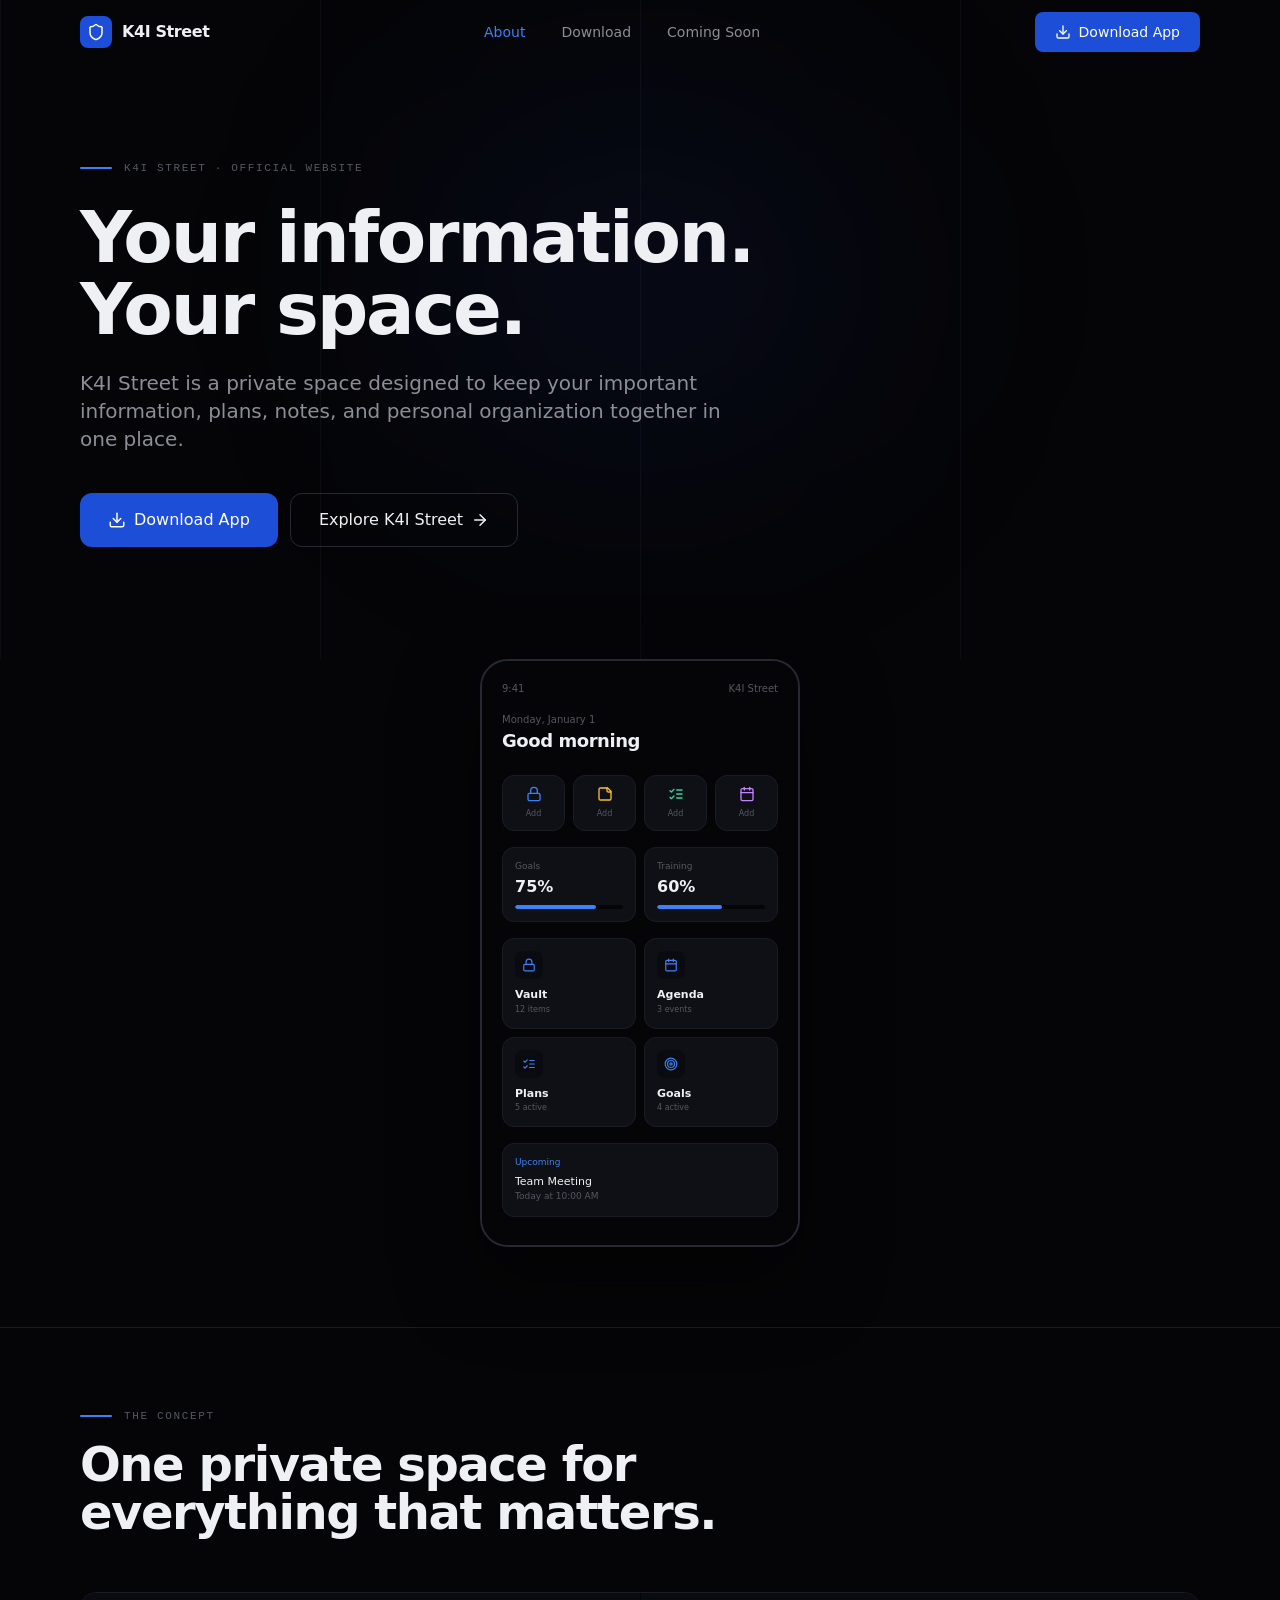
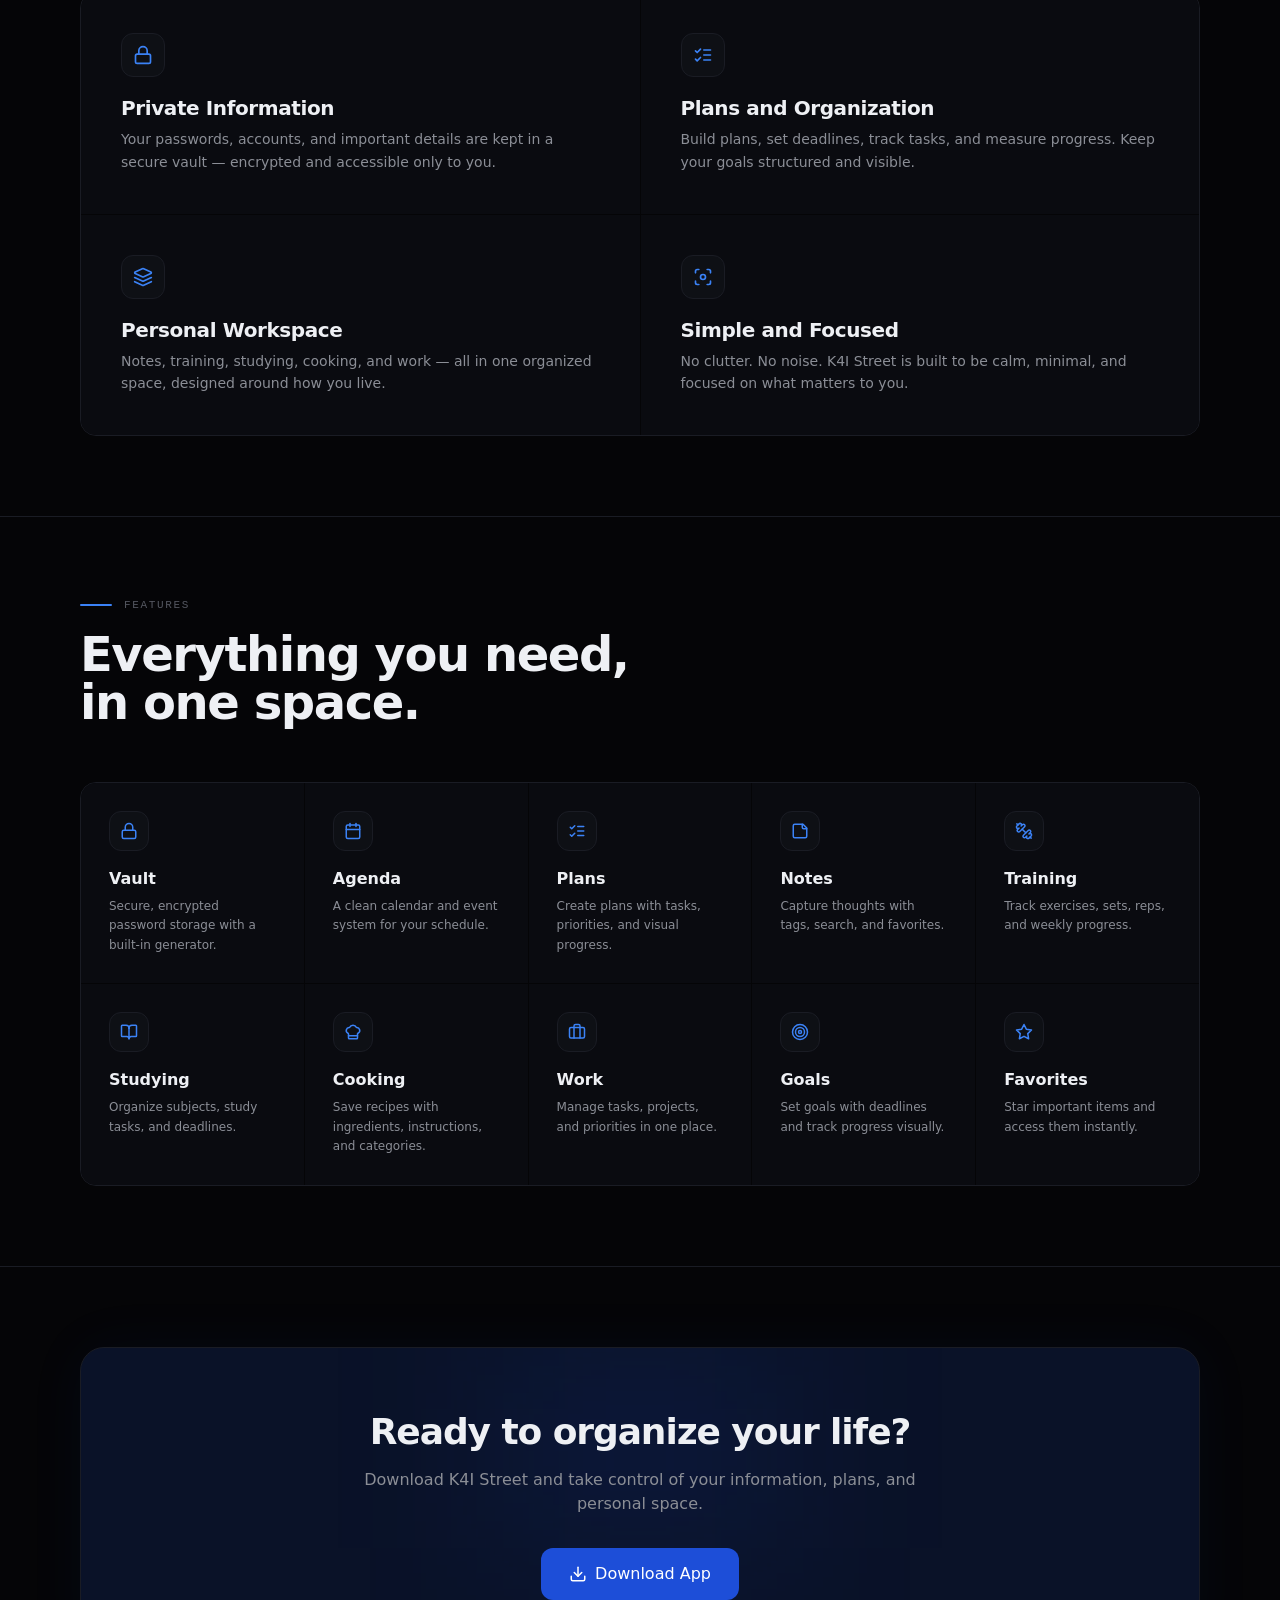
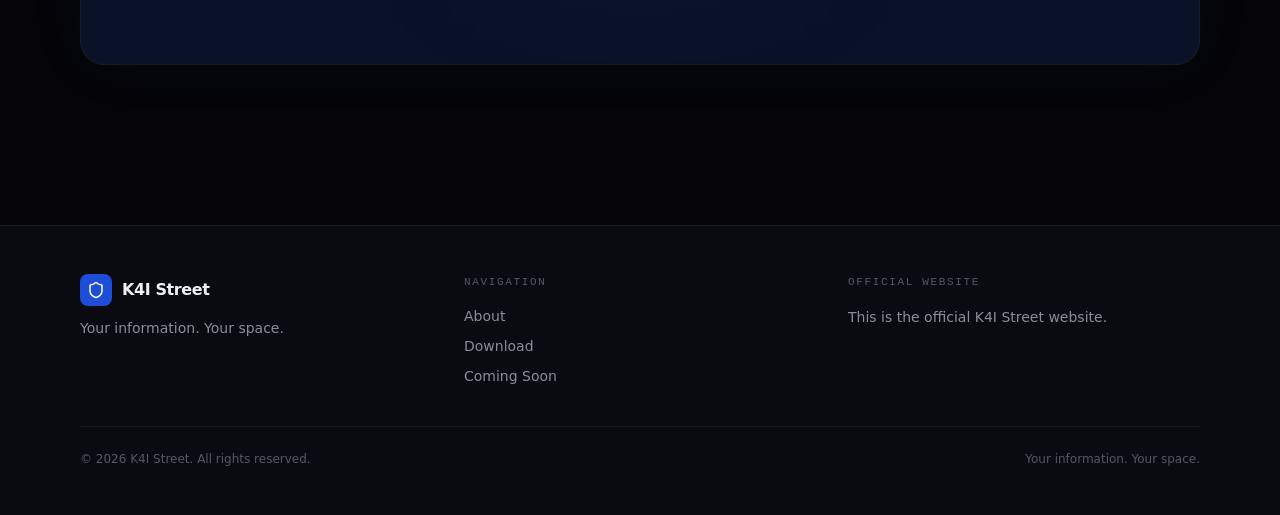
==== index.html @ fd4cea3c "Add K4I Street favicon link" ====
﻿<!doctype html>
<html lang="en">
  <head>
    <meta charset="UTF-8" />
    <link rel="icon" type="image/svg+xml" href="/vite.svg" />
    <meta name="viewport" content="width=device-width, initial-scale=1.0" />
    <title>K4I Street â€” Your Information. Your Space.</title>
    <meta property="og:image" content="https://bolt.new/static/og_default.png" />
    <meta name="twitter:card" content="summary_large_image" />
    <meta name="twitter:image" content="https://bolt.new/static/og_default.png" />
    <script type="module" crossorigin src="/assets/index-Bp3vy4Fv.js"></script>
    <link rel="stylesheet" crossorigin href="/assets/index-YwClUOnF.css">
    <link rel="icon" type="image/svg+xml" href="/favicon.svg" />
</head>
  <body>
    <div id="root"></div>
  </body>
</html>
---- assets/index-YwClUOnF.css ----
*,:before,:after{--tw-border-spacing-x: 0;--tw-border-spacing-y: 0;--tw-translate-x: 0;--tw-translate-y: 0;--tw-rotate: 0;--tw-skew-x: 0;--tw-skew-y: 0;--tw-scale-x: 1;--tw-scale-y: 1;--tw-pan-x: ;--tw-pan-y: ;--tw-pinch-zoom: ;--tw-scroll-snap-strictness: proximity;--tw-gradient-from-position: ;--tw-gradient-via-position: ;--tw-gradient-to-position: ;--tw-ordinal: ;--tw-slashed-zero: ;--tw-numeric-figure: ;--tw-numeric-spacing: ;--tw-numeric-fraction: ;--tw-ring-inset: ;--tw-ring-offset-width: 0px;--tw-ring-offset-color: #fff;--tw-ring-color: rgb(59 130 246 / .5);--tw-ring-offset-shadow: 0 0 #0000;--tw-ring-shadow: 0 0 #0000;--tw-shadow: 0 0 #0000;--tw-shadow-colored: 0 0 #0000;--tw-blur: ;--tw-brightness: ;--tw-contrast: ;--tw-grayscale: ;--tw-hue-rotate: ;--tw-invert: ;--tw-saturate: ;--tw-sepia: ;--tw-drop-shadow: ;--tw-backdrop-blur: ;--tw-backdrop-brightness: ;--tw-backdrop-contrast: ;--tw-backdrop-grayscale: ;--tw-backdrop-hue-rotate: ;--tw-backdrop-invert: ;--tw-backdrop-opacity: ;--tw-backdrop-saturate: ;--tw-backdrop-sepia: ;--tw-contain-size: ;--tw-contain-layout: ;--tw-contain-paint: ;--tw-contain-style: }::backdrop{--tw-border-spacing-x: 0;--tw-border-spacing-y: 0;--tw-translate-x: 0;--tw-translate-y: 0;--tw-rotate: 0;--tw-skew-x: 0;--tw-skew-y: 0;--tw-scale-x: 1;--tw-scale-y: 1;--tw-pan-x: ;--tw-pan-y: ;--tw-pinch-zoom: ;--tw-scroll-snap-strictness: proximity;--tw-gradient-from-position: ;--tw-gradient-via-position: ;--tw-gradient-to-position: ;--tw-ordinal: ;--tw-slashed-zero: ;--tw-numeric-figure: ;--tw-numeric-spacing: ;--tw-numeric-fraction: ;--tw-ring-inset: ;--tw-ring-offset-width: 0px;--tw-ring-offset-color: #fff;--tw-ring-color: rgb(59 130 246 / .5);--tw-ring-offset-shadow: 0 0 #0000;--tw-ring-shadow: 0 0 #0000;--tw-shadow: 0 0 #0000;--tw-shadow-colored: 0 0 #0000;--tw-blur: ;--tw-brightness: ;--tw-contrast: ;--tw-grayscale: ;--tw-hue-rotate: ;--tw-invert: ;--tw-saturate: ;--tw-sepia: ;--tw-drop-shadow: ;--tw-backdrop-blur: ;--tw-backdrop-brightness: ;--tw-backdrop-contrast: ;--tw-backdrop-grayscale: ;--tw-backdrop-hue-rotate: ;--tw-backdrop-invert: ;--tw-backdrop-opacity: ;--tw-backdrop-saturate: ;--tw-backdrop-sepia: ;--tw-contain-size: ;--tw-contain-layout: ;--tw-contain-paint: ;--tw-contain-style: }*,:before,:after{box-sizing:border-box;border-width:0;border-style:solid;border-color:#e5e7eb}:before,:after{--tw-content: ""}html,:host{line-height:1.5;-webkit-text-size-adjust:100%;-moz-tab-size:4;-o-tab-size:4;tab-size:4;font-family:ui-sans-serif,system-ui,sans-serif,"Apple Color Emoji","Segoe UI Emoji",Segoe UI Symbol,"Noto Color Emoji";font-feature-settings:normal;font-variation-settings:normal;-webkit-tap-highlight-color:transparent}body{margin:0;line-height:inherit}hr{height:0;color:inherit;border-top-width:1px}abbr:where([title]){-webkit-text-decoration:underline dotted;text-decoration:underline dotted}h1,h2,h3,h4,h5,h6{font-size:inherit;font-weight:inherit}a{color:inherit;text-decoration:inherit}b,strong{font-weight:bolder}code,kbd,samp,pre{font-family:ui-monospace,SFMono-Regular,Menlo,Monaco,Consolas,Liberation Mono,Courier New,monospace;font-feature-settings:normal;font-variation-settings:normal;font-size:1em}small{font-size:80%}sub,sup{font-size:75%;line-height:0;position:relative;vertical-align:baseline}sub{bottom:-.25em}sup{top:-.5em}table{text-indent:0;border-color:inherit;border-collapse:collapse}button,input,optgroup,select,textarea{font-family:inherit;font-feature-settings:inherit;font-variation-settings:inherit;font-size:100%;font-weight:inherit;line-height:inherit;letter-spacing:inherit;color:inherit;margin:0;padding:0}button,select{text-transform:none}button,input:where([type=button]),input:where([type=reset]),input:where([type=submit]){-webkit-appearance:button;background-color:transparent;background-image:none}:-moz-focusring{outline:auto}:-moz-ui-invalid{box-shadow:none}progress{vertical-align:baseline}::-webkit-inner-spin-button,::-webkit-outer-spin-button{height:auto}[type=search]{-webkit-appearance:textfield;outline-offset:-2px}::-webkit-search-decoration{-webkit-appearance:none}::-webkit-file-upload-button{-webkit-appearance:button;font:inherit}summary{display:list-item}blockquote,dl,dd,h1,h2,h3,h4,h5,h6,hr,figure,p,pre{margin:0}fieldset{margin:0;padding:0}legend{padding:0}ol,ul,menu{list-style:none;margin:0;padding:0}dialog{padding:0}textarea{resize:vertical}input::-moz-placeholder,textarea::-moz-placeholder{opacity:1;color:#9ca3af}input::placeholder,textarea::placeholder{opacity:1;color:#9ca3af}button,[role=button]{cursor:pointer}:disabled{cursor:default}img,svg,video,canvas,audio,iframe,embed,object{display:block;vertical-align:middle}img,video{max-width:100%;height:auto}[hidden]:where(:not([hidden=until-found])){display:none}:root{--bg: #050507;--bg-surface: #0a0b10;--bg-card: #0e1015;--bg-elevated: #131520;--navy: #0a1228;--navy-light: #101a38;--blue: #1d4ed8;--blue-light: #3b82f6;--blue-accent: #60a5fa;--text: #eef0f4;--text-secondary: #8b8e96;--text-tertiary: #555861;--border: #1a1c24;--border-light: #262834}*{-webkit-tap-highlight-color:transparent;margin:0;padding:0;box-sizing:border-box}html{scroll-behavior:smooth;background:var(--bg)}body{background:var(--bg);color:var(--text);font-family:Inter,-apple-system,BlinkMacSystemFont,SF Pro Display,system-ui,sans-serif;-webkit-font-smoothing:antialiased;-moz-osx-font-smoothing:grayscale;overflow-x:hidden}::-webkit-scrollbar{width:5px}::-webkit-scrollbar-track{background:transparent}::-webkit-scrollbar-thumb{background:var(--border-light);border-radius:3px}.visible{visibility:visible}.static{position:static}.fixed{position:fixed}.absolute{position:absolute}.relative{position:relative}.inset-0{top:0;right:0;bottom:0;left:0}.inset-x-0{left:0;right:0}.left-1\/2{left:50%}.top-0{top:0}.top-16{top:4rem}.top-20{top:5rem}.z-40{z-index:40}.z-50{z-index:50}.mx-auto{margin-left:auto;margin-right:auto}.mb-0\.5{margin-bottom:.125rem}.mb-1{margin-bottom:.25rem}.mb-1\.5{margin-bottom:.375rem}.mb-10{margin-bottom:2.5rem}.mb-12{margin-bottom:3rem}.mb-14{margin-bottom:3.5rem}.mb-2{margin-bottom:.5rem}.mb-3{margin-bottom:.75rem}.mb-4{margin-bottom:1rem}.mb-5{margin-bottom:1.25rem}.mb-6{margin-bottom:1.5rem}.mb-8{margin-bottom:2rem}.mt-1{margin-top:.25rem}.mt-1\.5{margin-top:.375rem}.mt-10{margin-top:2.5rem}.mt-2{margin-top:.5rem}.mt-20{margin-top:5rem}.block{display:block}.flex{display:flex}.inline-flex{display:inline-flex}.grid{display:grid}.hidden{display:none}.h-1{height:.25rem}.h-10{height:2.5rem}.h-11{height:2.75rem}.h-16{height:4rem}.h-7{height:1.75rem}.h-8{height:2rem}.h-\[200px\]{height:200px}.h-\[400px\]{height:400px}.h-full{height:100%}.min-h-screen{min-height:100vh}.w-10{width:2.5rem}.w-11{width:2.75rem}.w-16{width:4rem}.w-7{width:1.75rem}.w-8{width:2rem}.w-\[280px\]{width:280px}.w-\[300px\]{width:300px}.w-\[500px\]{width:500px}.w-full{width:100%}.max-w-2xl{max-width:42rem}.max-w-3xl{max-width:48rem}.max-w-\[1200px\]{max-width:1200px}.max-w-lg{max-width:32rem}.max-w-md{max-width:28rem}.max-w-xl{max-width:36rem}.flex-1{flex:1 1 0%}.flex-shrink-0{flex-shrink:0}.grow{flex-grow:1}.-translate-x-1\/2{--tw-translate-x: -50%;transform:translate(var(--tw-translate-x),var(--tw-translate-y)) rotate(var(--tw-rotate)) skew(var(--tw-skew-x)) skewY(var(--tw-skew-y)) scaleX(var(--tw-scale-x)) scaleY(var(--tw-scale-y))}.grid-cols-1{grid-template-columns:repeat(1,minmax(0,1fr))}.grid-cols-2{grid-template-columns:repeat(2,minmax(0,1fr))}.grid-cols-4{grid-template-columns:repeat(4,minmax(0,1fr))}.flex-col{flex-direction:column}.items-start{align-items:flex-start}.items-center{align-items:center}.justify-center{justify-content:center}.justify-between{justify-content:space-between}.gap-1{gap:.25rem}.gap-1\.5{gap:.375rem}.gap-2{gap:.5rem}.gap-2\.5{gap:.625rem}.gap-3{gap:.75rem}.gap-4{gap:1rem}.gap-6{gap:1.5rem}.gap-8{gap:2rem}.gap-px{gap:1px}.space-y-1>:not([hidden])~:not([hidden]){--tw-space-y-reverse: 0;margin-top:calc(.25rem * calc(1 - var(--tw-space-y-reverse)));margin-bottom:calc(.25rem * var(--tw-space-y-reverse))}.space-y-2\.5>:not([hidden])~:not([hidden]){--tw-space-y-reverse: 0;margin-top:calc(.625rem * calc(1 - var(--tw-space-y-reverse)));margin-bottom:calc(.625rem * var(--tw-space-y-reverse))}.space-y-px>:not([hidden])~:not([hidden]){--tw-space-y-reverse: 0;margin-top:calc(1px * calc(1 - var(--tw-space-y-reverse)));margin-bottom:calc(1px * var(--tw-space-y-reverse))}.overflow-hidden{overflow:hidden}.rounded-2xl{border-radius:1rem}.rounded-3xl{border-radius:1.5rem}.rounded-full{border-radius:9999px}.rounded-lg{border-radius:.5rem}.rounded-xl{border-radius:.75rem}.border{border-width:1px}.border-b{border-bottom-width:1px}.border-r{border-right-width:1px}.border-t{border-top-width:1px}.border-amber-400\/30{border-color:#fbbf244d}.border-red-500\/20{border-color:#ef444433}.bg-\[\#050505\]{--tw-bg-opacity: 1;background-color:rgb(5 5 5 / var(--tw-bg-opacity, 1))}.bg-amber-400\/10{background-color:#fbbf241a}.bg-black\/60{background-color:#0009}.bg-blue-600{--tw-bg-opacity: 1;background-color:rgb(37 99 235 / var(--tw-bg-opacity, 1))}.bg-red-500\/10{background-color:#ef44441a}.bg-transparent{background-color:transparent}.p-10{padding:2.5rem}.p-2{padding:.5rem}.p-2\.5{padding:.625rem}.p-3{padding:.75rem}.p-4{padding:1rem}.p-5{padding:1.25rem}.p-6{padding:1.5rem}.p-8{padding:2rem}.px-2\.5{padding-left:.625rem;padding-right:.625rem}.px-4{padding-left:1rem;padding-right:1rem}.px-5{padding-left:1.25rem;padding-right:1.25rem}.px-6{padding-left:1.5rem;padding-right:1.5rem}.px-7{padding-left:1.75rem;padding-right:1.75rem}.px-8{padding-left:2rem;padding-right:2rem}.py-1{padding-top:.25rem;padding-bottom:.25rem}.py-12{padding-top:3rem;padding-bottom:3rem}.py-16{padding-top:4rem;padding-bottom:4rem}.py-2{padding-top:.5rem;padding-bottom:.5rem}.py-2\.5{padding-top:.625rem;padding-bottom:.625rem}.py-20{padding-top:5rem;padding-bottom:5rem}.py-3{padding-top:.75rem;padding-bottom:.75rem}.py-3\.5{padding-top:.875rem;padding-bottom:.875rem}.py-4{padding-top:1rem;padding-bottom:1rem}.pb-16{padding-bottom:4rem}.pb-20{padding-bottom:5rem}.pt-32{padding-top:8rem}.pt-6{padding-top:1.5rem}.text-left{text-align:left}.text-center{text-align:center}.text-2xl{font-size:1.5rem;line-height:2rem}.text-3xl{font-size:1.875rem;line-height:2.25rem}.text-\[10px\]{font-size:10px}.text-\[11px\]{font-size:11px}.text-\[2\.5rem\]{font-size:2.5rem}.text-\[8px\]{font-size:8px}.text-\[9px\]{font-size:9px}.text-base{font-size:1rem;line-height:1.5rem}.text-lg{font-size:1.125rem;line-height:1.75rem}.text-sm{font-size:.875rem;line-height:1.25rem}.text-xl{font-size:1.25rem;line-height:1.75rem}.text-xs{font-size:.75rem;line-height:1rem}.font-bold{font-weight:700}.font-medium{font-weight:500}.font-semibold{font-weight:600}.leading-relaxed{line-height:1.625}.tracking-tight{letter-spacing:-.025em}.text-amber-400{--tw-text-opacity: 1;color:rgb(251 191 36 / var(--tw-text-opacity, 1))}.text-emerald-400{--tw-text-opacity: 1;color:rgb(52 211 153 / var(--tw-text-opacity, 1))}.text-gray-400{--tw-text-opacity: 1;color:rgb(156 163 175 / var(--tw-text-opacity, 1))}.text-purple-400{--tw-text-opacity: 1;color:rgb(192 132 252 / var(--tw-text-opacity, 1))}.text-white{--tw-text-opacity: 1;color:rgb(255 255 255 / var(--tw-text-opacity, 1))}.opacity-40{opacity:.4}.blur-\[120px\]{--tw-blur: blur(120px);filter:var(--tw-blur) var(--tw-brightness) var(--tw-contrast) var(--tw-grayscale) var(--tw-hue-rotate) var(--tw-invert) var(--tw-saturate) var(--tw-sepia) var(--tw-drop-shadow)}.blur-\[80px\]{--tw-blur: blur(80px);filter:var(--tw-blur) var(--tw-brightness) var(--tw-contrast) var(--tw-grayscale) var(--tw-hue-rotate) var(--tw-invert) var(--tw-saturate) var(--tw-sepia) var(--tw-drop-shadow)}.backdrop-blur-lg{--tw-backdrop-blur: blur(16px);-webkit-backdrop-filter:var(--tw-backdrop-blur) var(--tw-backdrop-brightness) var(--tw-backdrop-contrast) var(--tw-backdrop-grayscale) var(--tw-backdrop-hue-rotate) var(--tw-backdrop-invert) var(--tw-backdrop-opacity) var(--tw-backdrop-saturate) var(--tw-backdrop-sepia);backdrop-filter:var(--tw-backdrop-blur) var(--tw-backdrop-brightness) var(--tw-backdrop-contrast) var(--tw-backdrop-grayscale) var(--tw-backdrop-hue-rotate) var(--tw-backdrop-invert) var(--tw-backdrop-opacity) var(--tw-backdrop-saturate) var(--tw-backdrop-sepia)}.transition-all{transition-property:all;transition-timing-function:cubic-bezier(.4,0,.2,1);transition-duration:.15s}.transition-colors{transition-property:color,background-color,border-color,text-decoration-color,fill,stroke;transition-timing-function:cubic-bezier(.4,0,.2,1);transition-duration:.15s}.transition-transform{transition-property:transform;transition-timing-function:cubic-bezier(.4,0,.2,1);transition-duration:.15s}.duration-300{transition-duration:.3s}.bg-site{background:var(--bg)}.bg-surface{background:var(--bg-surface)}.bg-card{background:var(--bg-card)}.bg-navy{background:var(--navy)}.text-site{color:var(--text)}.text-sec{color:var(--text-secondary)}.text-tri{color:var(--text-tertiary)}.text-blue{color:var(--blue-light)}.border-site{border-color:var(--border)}.bg-blue{background:var(--blue)}.bg-blue-light{background:var(--blue-light)}.display{font-family:Inter,-apple-system,system-ui,sans-serif;font-weight:700;letter-spacing:-.03em;line-height:1.05}.editorial{font-weight:600;letter-spacing:-.02em;line-height:1.15}.mono-label{font-family:SF Mono,Fira Code,monospace;font-size:11px;letter-spacing:.15em;text-transform:uppercase;color:var(--text-tertiary)}.grid-lines{background-image:linear-gradient(to right,var(--border) 1px,transparent 1px);background-size:25% 100%}.card-hover{transition:transform .35s cubic-bezier(.16,1,.3,1),border-color .35s ease,box-shadow .35s ease}.card-hover:hover{transform:translateY(-4px);border-color:var(--border-light);box-shadow:0 12px 40px #1d4ed814}.btn-primary{background:var(--blue);color:#fff;transition:background .25s ease,transform .15s ease}.btn-primary:hover{background:var(--blue-light)}.btn-primary:active{transform:scale(.97)}.btn-secondary{background:transparent;border:1px solid var(--border-light);color:var(--text);transition:border-color .25s ease,background .25s ease}.btn-secondary:hover{border-color:var(--blue-light);background:#3b82f60d}.reveal{opacity:0;transform:translateY(24px);transition:opacity .7s cubic-bezier(.16,1,.3,1),transform .7s cubic-bezier(.16,1,.3,1)}.reveal.in{opacity:1;transform:translateY(0)}.page-enter{animation:pageEnter .4s cubic-bezier(.16,1,.3,1) forwards}@keyframes pageEnter{0%{opacity:0;transform:translateY(12px)}to{opacity:1;transform:translateY(0)}}.phone-frame{border:2px solid var(--border-light);border-radius:28px;overflow:hidden;background:var(--bg-surface);box-shadow:0 30px 80px #00000080,0 0 0 1px #ffffff08 inset}.accent-line{width:32px;height:2px;background:var(--blue-light);border-radius:1px}.glow-subtle{box-shadow:0 0 60px #1d4ed80f}.last\:border-0:last-child{border-width:0px}.hover\:bg-blue-500:hover{--tw-bg-opacity: 1;background-color:rgb(59 130 246 / var(--tw-bg-opacity, 1))}.hover\:text-site:hover{color:var(--text)}.hover\:text-blue:hover{color:var(--blue-light)}.group:hover .group-hover\:scale-105{--tw-scale-x: 1.05;--tw-scale-y: 1.05;transform:translate(var(--tw-translate-x),var(--tw-translate-y)) rotate(var(--tw-rotate)) skew(var(--tw-skew-x)) skewY(var(--tw-skew-y)) scaleX(var(--tw-scale-x)) scaleY(var(--tw-scale-y))}@media (min-width: 640px){.sm\:w-\[320px\]{width:320px}.sm\:grid-cols-3{grid-template-columns:repeat(3,minmax(0,1fr))}.sm\:flex-row{flex-direction:row}.sm\:text-3xl{font-size:1.875rem;line-height:2.25rem}.sm\:text-4xl{font-size:2.25rem;line-height:2.5rem}.sm\:text-5xl{font-size:3rem;line-height:1}.sm\:text-6xl{font-size:3.75rem;line-height:1}}@media (min-width: 768px){.md\:flex{display:flex}.md\:inline-flex{display:inline-flex}.md\:hidden{display:none}.md\:grid-cols-2{grid-template-columns:repeat(2,minmax(0,1fr))}.md\:grid-cols-3{grid-template-columns:repeat(3,minmax(0,1fr))}}@media (min-width: 1024px){.lg\:grid-cols-3{grid-template-columns:repeat(3,minmax(0,1fr))}.lg\:grid-cols-5{grid-template-columns:repeat(5,minmax(0,1fr))}.lg\:p-10{padding:2.5rem}.lg\:p-16{padding:4rem}.lg\:p-7{padding:1.75rem}.lg\:p-8{padding:2rem}.lg\:px-10{padding-left:2.5rem;padding-right:2.5rem}.lg\:pb-20{padding-bottom:5rem}.lg\:pb-28{padding-bottom:7rem}.lg\:pt-40{padding-top:10rem}.lg\:text-6xl{font-size:3.75rem;line-height:1}.lg\:text-7xl{font-size:4.5rem;line-height:1}.lg\:text-xl{font-size:1.25rem;line-height:1.75rem}}
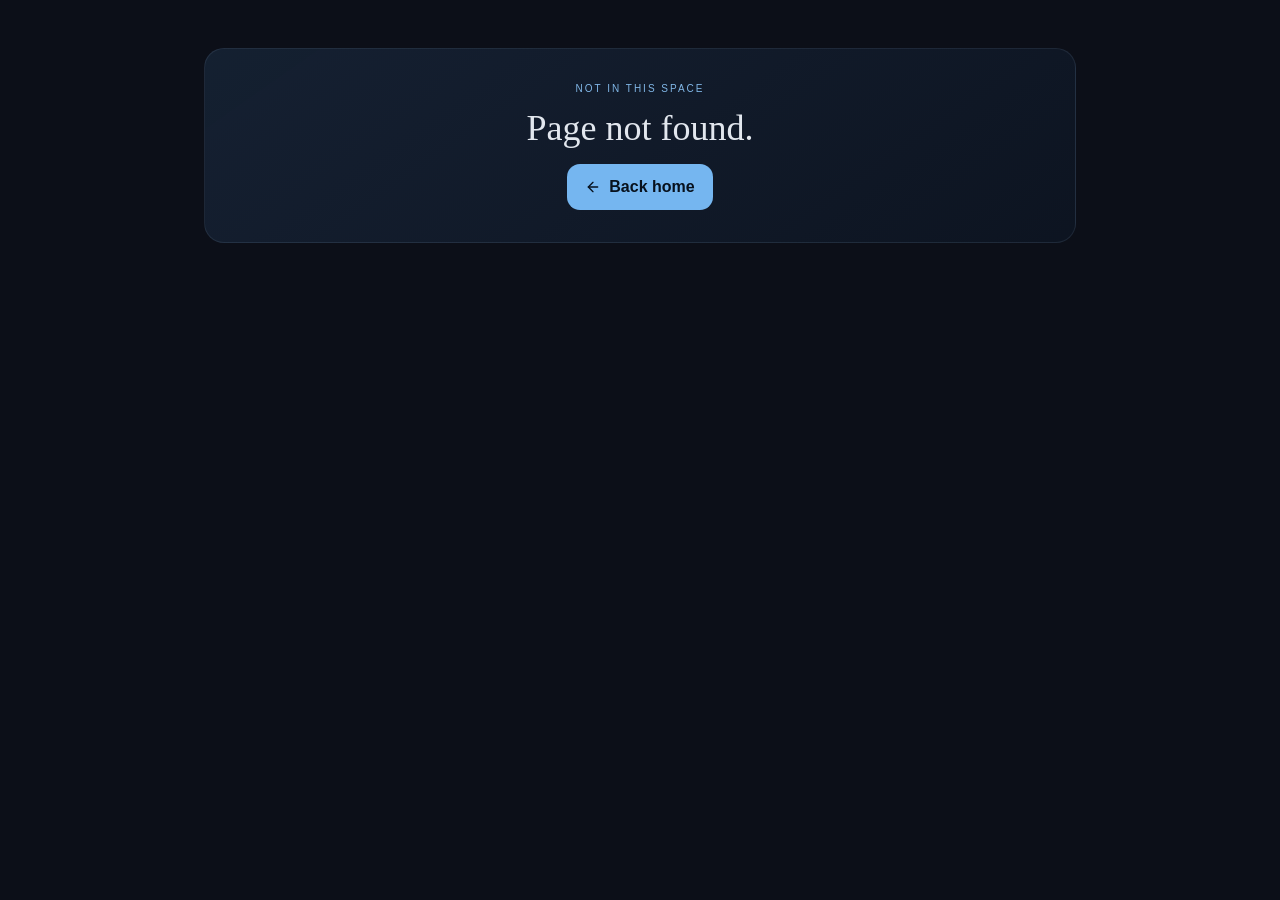
==== commit 8dfbb8c2: "Publish K4I Street SEO profile update" ====
--- a/index.html
+++ b/index.html
@@ -1,21 +1,48 @@
-﻿<!doctype html>
-<html lang="en">
-  <head>
-    <meta charset="UTF-8" />
-    <link rel="icon" type="image/svg+xml" href="/vite.svg" />
-    <meta name="viewport" content="width=device-width, initial-scale=1.0" />
-    <title>K4I Street â€” Your Information. Your Space.</title>
-    <meta property="og:image" content="https://bolt.new/static/og_default.png" />
-    <meta name="twitter:card" content="summary_large_image" />
-    <meta name="twitter:image" content="https://bolt.new/static/og_default.png" />
-    <script type="module" crossorigin src="/assets/index-Bp3vy4Fv.js"></script>
-    <link rel="stylesheet" crossorigin href="/assets/index-YwClUOnF.css">
-    <link rel="icon" type="image/svg+xml" href="/favicon.svg" />
-</head>
-  <body>
-    <div id="root"></div>-
-  </body>
-</html>
-
-
+<!DOCTYPE html>
+<html lang="en">
+  <head>
+    <meta charset="UTF-8" />
+    <meta
+      name="viewport"
+      content="width=device-width, initial-scale=1.0, maximum-scale=1"
+    />
+
+    <title>K4I Street — Your information. Your space.</title>
+
+    <meta
+      name="description"
+      content="K4I Street — Your information. Your space."
+    />
+    <meta name="robots" content="index, follow" />
+
+    <meta property="og:title" content="K4I Street" />
+    <meta
+      property="og:description"
+      content="K4I Street — Your information. Your space."
+    />
+    <meta property="og:type" content="website" />
+
+    <meta name="twitter:card" content="summary_large_image" />
+    <meta name="twitter:title" content="K4I Street" />
+    <meta
+      name="twitter:description"
+      content="K4I Street — Your information. Your space."
+    />
+
+    <link rel="icon" type="image/svg+xml" href="/k4i-logo.svg"/>
+
+    <link rel="preconnect" href="https://fonts.googleapis.com" />
+    <link rel="preconnect" href="https://fonts.gstatic.com" crossorigin />
+    <link
+      href="https://fonts.googleapis.com/css2?family=Inter:wght@400;500;600;700&display=swap"
+      rel="stylesheet"
+    />
+    <script type="module" crossorigin src="/assets/index-BEP1vwP8.js"></script>
+    <link rel="stylesheet" crossorigin href="/assets/index-CSYubHe4.css">
+  </head>
+
+  <body>
+    <div id="root"></div>
+
+  </body>
+</html>
--- a/assets/index-CSYubHe4.css
+++ b/assets/index-CSYubHe4.css
@@ -0,0 +1 @@
+@layer properties{@supports (((-webkit-hyphens:none)) and (not (margin-trim:inline))) or ((-moz-orient:inline) and (not (color:rgb(from red r g b)))){*,:before,:after,::backdrop{--tw-translate-x:0;--tw-translate-y:0;--tw-translate-z:0;--tw-rotate-x:initial;--tw-rotate-y:initial;--tw-rotate-z:initial;--tw-skew-x:initial;--tw-skew-y:initial;--tw-space-y-reverse:0;--tw-space-x-reverse:0;--tw-divide-y-reverse:0;--tw-border-style:solid;--tw-leading:initial;--tw-font-weight:initial;--tw-tracking:initial;--tw-ordinal:initial;--tw-slashed-zero:initial;--tw-numeric-figure:initial;--tw-numeric-spacing:initial;--tw-numeric-fraction:initial;--tw-shadow:0 0 #0000;--tw-shadow-color:initial;--tw-shadow-alpha:100%;--tw-inset-shadow:0 0 #0000;--tw-inset-shadow-color:initial;--tw-inset-shadow-alpha:100%;--tw-ring-color:initial;--tw-ring-shadow:0 0 #0000;--tw-inset-ring-color:initial;--tw-inset-ring-shadow:0 0 #0000;--tw-ring-inset:initial;--tw-ring-offset-width:0px;--tw-ring-offset-color:#fff;--tw-ring-offset-shadow:0 0 #0000;--tw-outline-style:solid;--tw-duration:initial;--tw-ease:initial;--tw-content:"";--tw-animation-delay:0s;--tw-animation-direction:normal;--tw-animation-duration:initial;--tw-animation-fill-mode:none;--tw-animation-iteration-count:1;--tw-enter-blur:0;--tw-enter-opacity:1;--tw-enter-rotate:0;--tw-enter-scale:1;--tw-enter-translate-x:0;--tw-enter-translate-y:0;--tw-exit-blur:0;--tw-exit-opacity:1;--tw-exit-rotate:0;--tw-exit-scale:1;--tw-exit-translate-x:0;--tw-exit-translate-y:0}}}@layer theme{:root,:host{--font-serif:ui-serif, Georgia, Cambria, "Times New Roman", Times, serif;--color-red-50:oklch(97.1% .013 17.38);--color-red-300:oklch(80.8% .114 19.571);--color-red-400:oklch(70.4% .191 22.216);--color-red-500:oklch(63.7% .237 25.331);--color-red-600:oklch(57.7% .245 27.325);--color-amber-200:oklch(92.4% .12 95.746);--color-amber-300:oklch(87.9% .169 91.605);--color-amber-900:oklch(41.4% .112 45.904);--color-amber-950:oklch(27.9% .077 45.635);--color-emerald-300:oklch(84.5% .143 164.978);--color-rose-100:oklch(94.1% .03 12.58);--color-rose-300:oklch(81% .117 11.638);--color-rose-800:oklch(45.5% .188 13.697);--color-rose-900:oklch(41% .159 10.272);--color-rose-950:oklch(27.1% .105 12.094);--color-slate-100:oklch(96.8% .007 247.896);--color-slate-200:oklch(92.9% .013 255.508);--color-slate-300:oklch(86.9% .022 252.894);--color-slate-400:oklch(70.4% .04 256.788);--color-slate-500:oklch(55.4% .046 257.417);--color-slate-600:oklch(44.6% .043 257.281);--color-gray-50:oklch(98.5% .002 247.839);--color-gray-100:oklch(96.7% .003 264.542);--color-gray-600:oklch(44.6% .03 256.802);--color-gray-700:oklch(37.3% .034 259.733);--color-gray-800:oklch(27.8% .033 256.848);--color-gray-900:oklch(21% .034 264.665);--color-black:#000;--color-white:#fff;--spacing:.25rem;--container-xs:20rem;--container-sm:24rem;--container-md:28rem;--container-lg:32rem;--container-xl:36rem;--text-xs:.75rem;--text-xs--line-height:calc(1 / .75);--text-sm:.875rem;--text-sm--line-height:calc(1.25 / .875);--text-base:1rem;--text-base--line-height: 1.5 ;--text-lg:1.125rem;--text-lg--line-height:calc(1.75 / 1.125);--text-xl:1.25rem;--text-xl--line-height:calc(1.75 / 1.25);--text-2xl:1.5rem;--text-2xl--line-height:calc(2 / 1.5);--text-3xl:1.875rem;--text-3xl--line-height: 1.2 ;--text-4xl:2.25rem;--text-4xl--line-height:calc(2.5 / 2.25);--text-5xl:3rem;--text-5xl--line-height:1;--font-weight-normal:400;--font-weight-medium:500;--font-weight-semibold:600;--font-weight-bold:700;--font-weight-extrabold:800;--tracking-tight:-.025em;--tracking-wide:.025em;--tracking-widest:.1em;--leading-tight:1.25;--leading-snug:1.375;--leading-normal:1.5;--leading-relaxed:1.625;--radius-sm:.25rem;--radius-md:.375rem;--radius-xl:.75rem;--radius-2xl:1rem;--ease-in-out:cubic-bezier(.4, 0, .2, 1);--animate-spin:spin 1s linear infinite;--animate-pulse:pulse 2s cubic-bezier(.4, 0, .6, 1) infinite;--aspect-video:16 / 9;--default-transition-duration:.15s;--default-transition-timing-function:cubic-bezier(.4, 0, .2, 1);--default-font-family:var(--app-font-sans);--default-mono-font-family:var(--app-font-mono);--color-border:hsl(var(--border))}}@layer base{*,:after,:before,::backdrop{box-sizing:border-box;border:0 solid;margin:0;padding:0}::file-selector-button{box-sizing:border-box;border:0 solid;margin:0;padding:0}html,:host{-webkit-text-size-adjust:100%;tab-size:4;line-height:1.5;font-family:var(--default-font-family,-apple-system, BlinkMacSystemFont, "Segoe UI", Roboto, "Helvetica Neue", "Noto Sans", Arial, sans-serif, "Apple Color Emoji", "Segoe UI Emoji", "Segoe UI Symbol", "Noto Color Emoji");font-feature-settings:var(--default-font-feature-settings,normal);font-variation-settings:var(--default-font-variation-settings,normal);-webkit-tap-highlight-color:transparent}hr{height:0;color:inherit;border-top-width:1px}abbr:where([title]){-webkit-text-decoration:underline dotted;text-decoration:underline dotted}h1,h2,h3,h4,h5,h6{font-size:inherit;font-weight:inherit}a{color:inherit;-webkit-text-decoration:inherit;text-decoration:inherit}b,strong{font-weight:bolder}code,kbd,samp,pre{font-family:var(--default-mono-font-family,ui-monospace, SFMono-Regular, Menlo, Monaco, Consolas, "Liberation Mono", "Courier New", monospace);font-feature-settings:var(--default-mono-font-feature-settings,normal);font-variation-settings:var(--default-mono-font-variation-settings,normal);font-size:1em}small{font-size:80%}sub,sup{vertical-align:baseline;font-size:75%;line-height:0;position:relative}sub{bottom:-.25em}sup{top:-.5em}table{text-indent:0;border-color:inherit;border-collapse:collapse}:-moz-focusring:where(:not(iframe)){outline:auto}progress{vertical-align:baseline}summary{display:list-item}ol,ul,menu{list-style:none}img,svg,video,canvas,audio,iframe,embed,object{vertical-align:middle;display:block}img,video{max-width:100%;height:auto}button,input,select,optgroup,textarea{font:inherit;font-feature-settings:inherit;font-variation-settings:inherit;letter-spacing:inherit;color:inherit;opacity:1;background-color:#0000;border-radius:0}::file-selector-button{font:inherit;font-feature-settings:inherit;font-variation-settings:inherit;letter-spacing:inherit;color:inherit;opacity:1;background-color:#0000;border-radius:0}:where(select:is([multiple],[size])) optgroup{font-weight:bolder}:where(select:is([multiple],[size])) optgroup option{padding-inline-start:20px}::file-selector-button{margin-inline-end:4px}::placeholder{opacity:1}@supports (not ((-webkit-appearance:-apple-pay-button))) or (contain-intrinsic-size:1px){::placeholder{color:currentColor}@supports (color:color-mix(in lab,red,red)){::placeholder{color:color-mix(in oklab,currentcolor 50%,transparent)}}}textarea{resize:vertical}::-webkit-search-decoration{-webkit-appearance:none}::-webkit-date-and-time-value{min-height:1lh;text-align:inherit}::-webkit-datetime-edit{display:inline-flex}::-webkit-datetime-edit-fields-wrapper{padding:0}::-webkit-datetime-edit{padding-block:0}::-webkit-datetime-edit-year-field{padding-block:0}::-webkit-datetime-edit-month-field{padding-block:0}::-webkit-datetime-edit-day-field{padding-block:0}::-webkit-datetime-edit-hour-field{padding-block:0}::-webkit-datetime-edit-minute-field{padding-block:0}::-webkit-datetime-edit-second-field{padding-block:0}::-webkit-datetime-edit-millisecond-field{padding-block:0}::-webkit-datetime-edit-meridiem-field{padding-block:0}::-webkit-calendar-picker-indicator{line-height:1}:-moz-ui-invalid{box-shadow:none}button,input:where([type=button],[type=reset],[type=submit]){appearance:button}::file-selector-button{appearance:button}::-webkit-inner-spin-button{height:auto}::-webkit-outer-spin-button{height:auto}[hidden]:where(:not([hidden=until-found])){display:none!important}*{border-color:hsl(var(--border))}html{background:hsl(var(--background))}body{background-color:hsl(var(--background));font-family:var(--app-font-sans);color:hsl(var(--foreground));-webkit-font-smoothing:antialiased;-moz-osx-font-smoothing:grayscale;min-width:320px;margin:0}button,input,textarea,select{font:inherit}button{cursor:pointer}}@layer components;@layer utilities{.\@container\/field-group{container:field-group/inline-size}.pointer-events-auto{pointer-events:auto}.pointer-events-none{pointer-events:none}.invisible{visibility:hidden}.sr-only{clip-path:inset(50%);white-space:nowrap;border-width:0;width:1px;height:1px;margin:-1px;padding:0;position:absolute;overflow:hidden}.absolute{position:absolute}.fixed{position:fixed}.relative{position:relative}.static{position:static}.inset-0{inset:0}.inset-x-0{inset-inline:0}.inset-y-0{inset-block:0}.-top-12{top:calc(var(--spacing) * -12)}.top-0{top:0}.top-1\.5{top:calc(var(--spacing) * 1.5)}.top-1\/2{top:50%}.top-2{top:calc(var(--spacing) * 2)}.top-3\.5{top:calc(var(--spacing) * 3.5)}.top-4{top:calc(var(--spacing) * 4)}.top-5{top:calc(var(--spacing) * 5)}.top-\[-70px\]{top:-70px}.top-\[1px\]{top:1px}.top-\[50\%\]{top:50%}.top-\[60\%\]{top:60%}.top-full{top:100%}.-right-12{right:calc(var(--spacing) * -12)}.right-0{right:0}.right-1{right:var(--spacing)}.right-2{right:calc(var(--spacing) * 2)}.right-3{right:calc(var(--spacing) * 3)}.right-4{right:calc(var(--spacing) * 4)}.right-\[-35px\]{right:-35px}.-bottom-12{bottom:calc(var(--spacing) * -12)}.bottom-0{bottom:0}.-left-12{left:calc(var(--spacing) * -12)}.left-0{left:0}.left-1\/2{left:50%}.left-2{left:calc(var(--spacing) * 2)}.left-4{left:calc(var(--spacing) * 4)}.left-\[50\%\]{left:50%}.z-10{z-index:10}.z-20{z-index:20}.z-50{z-index:50}.z-\[1\]{z-index:1}.z-\[80\]{z-index:80}.z-\[100\]{z-index:100}.order-first{order:-9999}.order-last{order:9999}.\!m-0{margin:0!important}.m-0{margin:0}.-mx-1{margin-inline:calc(var(--spacing) * -1)}.mx-2{margin-inline:calc(var(--spacing) * 2)}.mx-3\.5{margin-inline:calc(var(--spacing) * 3.5)}.mx-4{margin-inline:calc(var(--spacing) * 4)}.mx-auto{margin-inline:auto}.-my-2{margin-block:calc(var(--spacing) * -2)}.my-0{margin-block:0}.my-0\.5{margin-block:calc(var(--spacing) * .5)}.my-1{margin-block:var(--spacing)}.-mt-2{margin-top:calc(var(--spacing) * -2)}.-mt-4{margin-top:calc(var(--spacing) * -4)}.mt-0\.5{margin-top:calc(var(--spacing) * .5)}.mt-1{margin-top:var(--spacing)}.mt-1\.5{margin-top:calc(var(--spacing) * 1.5)}.mt-2{margin-top:calc(var(--spacing) * 2)}.mt-3{margin-top:calc(var(--spacing) * 3)}.mt-4{margin-top:calc(var(--spacing) * 4)}.mt-5{margin-top:calc(var(--spacing) * 5)}.mt-6{margin-top:calc(var(--spacing) * 6)}.mt-7{margin-top:calc(var(--spacing) * 7)}.mt-8{margin-top:calc(var(--spacing) * 8)}.mt-9{margin-top:calc(var(--spacing) * 9)}.mt-24{margin-top:calc(var(--spacing) * 24)}.mt-auto{margin-top:auto}.mr-1{margin-right:var(--spacing)}.mr-2{margin-right:calc(var(--spacing) * 2)}.mb-0{margin-bottom:0}.mb-1{margin-bottom:var(--spacing)}.mb-2{margin-bottom:calc(var(--spacing) * 2)}.mb-3{margin-bottom:calc(var(--spacing) * 3)}.mb-4{margin-bottom:calc(var(--spacing) * 4)}.mb-5{margin-bottom:calc(var(--spacing) * 5)}.mb-6{margin-bottom:calc(var(--spacing) * 6)}.mb-7{margin-bottom:calc(var(--spacing) * 7)}.mb-8{margin-bottom:calc(var(--spacing) * 8)}.-ml-4{margin-left:calc(var(--spacing) * -4)}.ml-1{margin-left:var(--spacing)}.ml-4{margin-left:calc(var(--spacing) * 4)}.ml-auto{margin-left:auto}.line-clamp-2{-webkit-line-clamp:2;-webkit-box-orient:vertical;display:-webkit-box;overflow:hidden}.block{display:block}.contents{display:contents}.flex{display:flex}.grid{display:grid}.hidden{display:none}.inline{display:inline}.inline-flex{display:inline-flex}.table{display:table}.aspect-square{aspect-ratio:1}.aspect-video{aspect-ratio:var(--aspect-video)}.size-4{width:calc(var(--spacing) * 4);height:calc(var(--spacing) * 4)}.size-6{width:calc(var(--spacing) * 6);height:calc(var(--spacing) * 6)}.size-8{width:calc(var(--spacing) * 8);height:calc(var(--spacing) * 8)}.size-10{width:calc(var(--spacing) * 10);height:calc(var(--spacing) * 10)}.size-\[--cell-size\]{width:--cell-size;height:--cell-size}.\!h-8{height:calc(var(--spacing) * 8)!important}.\!h-9{height:calc(var(--spacing) * 9)!important}.h-1{height:var(--spacing)}.h-1\.5{height:calc(var(--spacing) * 1.5)}.h-2{height:calc(var(--spacing) * 2)}.h-2\.5{height:calc(var(--spacing) * 2.5)}.h-3{height:calc(var(--spacing) * 3)}.h-3\.5{height:calc(var(--spacing) * 3.5)}.h-4{height:calc(var(--spacing) * 4)}.h-5{height:calc(var(--spacing) * 5)}.h-6{height:calc(var(--spacing) * 6)}.h-7{height:calc(var(--spacing) * 7)}.h-8{height:calc(var(--spacing) * 8)}.h-9{height:calc(var(--spacing) * 9)}.h-10{height:calc(var(--spacing) * 10)}.h-11{height:calc(var(--spacing) * 11)}.h-12{height:calc(var(--spacing) * 12)}.h-44{height:calc(var(--spacing) * 44)}.h-64{height:calc(var(--spacing) * 64)}.h-\[--cell-size\]{height:--cell-size}.h-\[1px\]{height:1px}.h-\[var\(--radix-navigation-menu-viewport-height\)\]{height:var(--radix-navigation-menu-viewport-height)}.h-\[var\(--radix-select-trigger-height\)\]{height:var(--radix-select-trigger-height)}.h-auto{height:auto}.h-full{height:100%}.h-px{height:1px}.h-svh{height:100svh}.max-h-\[--radix-context-menu-content-available-height\]{max-height:--radix-context-menu-content-available-height}.max-h-\[--radix-select-content-available-height\]{max-height:--radix-select-content-available-height}.max-h-\[85vh\]{max-height:85vh}.max-h-\[300px\]{max-height:300px}.max-h-\[var\(--radix-dropdown-menu-content-available-height\)\]{max-height:var(--radix-dropdown-menu-content-available-height)}.max-h-screen{max-height:100vh}.min-h-0{min-height:0}.min-h-8{min-height:calc(var(--spacing) * 8)}.min-h-9{min-height:calc(var(--spacing) * 9)}.min-h-10{min-height:calc(var(--spacing) * 10)}.min-h-24{min-height:calc(var(--spacing) * 24)}.min-h-\[60px\]{min-height:60px}.min-h-\[100dvh\]{min-height:100dvh}.min-h-screen{min-height:100vh}.min-h-svh{min-height:100svh}.\!w-8{width:calc(var(--spacing) * 8)!important}.\!w-9{width:calc(var(--spacing) * 9)!important}.\!w-auto{width:auto!important}.w-0{width:0}.w-1{width:var(--spacing)}.w-2{width:calc(var(--spacing) * 2)}.w-2\.5{width:calc(var(--spacing) * 2.5)}.w-3{width:calc(var(--spacing) * 3)}.w-3\.5{width:calc(var(--spacing) * 3.5)}.w-3\/4{width:75%}.w-4{width:calc(var(--spacing) * 4)}.w-5{width:calc(var(--spacing) * 5)}.w-7{width:calc(var(--spacing) * 7)}.w-8{width:calc(var(--spacing) * 8)}.w-9{width:calc(var(--spacing) * 9)}.w-10{width:calc(var(--spacing) * 10)}.w-11{width:calc(var(--spacing) * 11)}.w-12{width:calc(var(--spacing) * 12)}.w-36{width:calc(var(--spacing) * 36)}.w-44{width:calc(var(--spacing) * 44)}.w-64{width:calc(var(--spacing) * 64)}.w-72{width:calc(var(--spacing) * 72)}.w-\[--cell-size\]{width:--cell-size}.w-\[1px\]{width:1px}.w-\[100px\]{width:100px}.w-\[var\(--sidebar-width\)\]{width:var(--sidebar-width)}.w-auto{width:auto}.w-fit{width:fit-content}.w-full{width:100%}.w-max{width:max-content}.w-px{width:1px}.max-w-\[700px\]{max-width:700px}.max-w-\[920px\]{max-width:920px}.max-w-\[var\(--skeleton-width\)\]{max-width:var(--skeleton-width)}.max-w-lg{max-width:var(--container-lg)}.max-w-max{max-width:max-content}.max-w-md{max-width:var(--container-md)}.max-w-sm{max-width:var(--container-sm)}.max-w-xl{max-width:var(--container-xl)}.max-w-xs{max-width:var(--container-xs)}.min-w-0{min-width:0}.min-w-5{min-width:calc(var(--spacing) * 5)}.min-w-8{min-width:calc(var(--spacing) * 8)}.min-w-9{min-width:calc(var(--spacing) * 9)}.min-w-10{min-width:calc(var(--spacing) * 10)}.min-w-\[--cell-size\]{min-width:--cell-size}.min-w-\[8rem\]{min-width:8rem}.min-w-\[12rem\]{min-width:12rem}.min-w-\[var\(--radix-select-trigger-width\)\]{min-width:var(--radix-select-trigger-width)}.flex-1{flex:1}.shrink-0{flex-shrink:0}.grow{flex-grow:1}.grow-0{flex-grow:0}.basis-full{flex-basis:100%}.caption-bottom{caption-side:bottom}.border-collapse{border-collapse:collapse}.origin-\[--radix-context-menu-content-transform-origin\]{transform-origin:--radix-context-menu-content-transform-origin}.origin-\[--radix-dropdown-menu-content-transform-origin\]{transform-origin:--radix-dropdown-menu-content-transform-origin}.origin-\[--radix-hover-card-content-transform-origin\]{transform-origin:--radix-hover-card-content-transform-origin}.origin-\[--radix-menubar-content-transform-origin\]{transform-origin:--radix-menubar-content-transform-origin}.origin-\[--radix-popover-content-transform-origin\]{transform-origin:--radix-popover-content-transform-origin}.origin-\[--radix-select-content-transform-origin\]{transform-origin:--radix-select-content-transform-origin}.origin-\[--radix-tooltip-content-transform-origin\]{transform-origin:--radix-tooltip-content-transform-origin}.-translate-x-1\/2{--tw-translate-x: -50% ;translate:var(--tw-translate-x) var(--tw-translate-y)}.-translate-x-px{--tw-translate-x:-1px;translate:var(--tw-translate-x) var(--tw-translate-y)}.translate-x-\[-50\%\]{--tw-translate-x:-50%;translate:var(--tw-translate-x) var(--tw-translate-y)}.translate-x-px{--tw-translate-x:1px;translate:var(--tw-translate-x) var(--tw-translate-y)}.-translate-y-1\/2{--tw-translate-y: -50% ;translate:var(--tw-translate-x) var(--tw-translate-y)}.translate-y-\[-50\%\]{--tw-translate-y:-50%;translate:var(--tw-translate-x) var(--tw-translate-y)}.rotate-45{rotate:45deg}.rotate-90{rotate:90deg}.rotate-180{rotate:180deg}.transform{transform:var(--tw-rotate-x,) var(--tw-rotate-y,) var(--tw-rotate-z,) var(--tw-skew-x,) var(--tw-skew-y,)}.animate-caret-blink{animation:1.25s ease-out infinite caret-blink}.animate-in{animation:enter var(--tw-animation-duration,var(--tw-duration,.15s))var(--tw-ease,ease)var(--tw-animation-delay,0s)var(--tw-animation-iteration-count,1)var(--tw-animation-direction,normal)var(--tw-animation-fill-mode,none)}.animate-pulse{animation:var(--animate-pulse)}.animate-spin{animation:var(--animate-spin)}.cursor-default{cursor:default}.cursor-pointer{cursor:pointer}.cursor-text{cursor:text}.touch-none{touch-action:none}.resize-none{resize:none}.resize-y{resize:vertical}.list-disc{list-style-type:disc}.list-none{list-style-type:none}.grid-cols-2{grid-template-columns:repeat(2,minmax(0,1fr))}.grid-cols-3{grid-template-columns:repeat(3,minmax(0,1fr))}.flex-col{flex-direction:column}.flex-col-reverse{flex-direction:column-reverse}.flex-row{flex-direction:row}.flex-wrap{flex-wrap:wrap}.place-content-center{place-content:center}.place-items-center{place-items:center}.items-center{align-items:center}.items-end{align-items:flex-end}.items-start{align-items:flex-start}.items-stretch{align-items:stretch}.justify-between{justify-content:space-between}.justify-center{justify-content:center}.justify-end{justify-content:flex-end}.justify-start{justify-content:flex-start}.gap-1{gap:var(--spacing)}.gap-1\.5{gap:calc(var(--spacing) * 1.5)}.gap-2{gap:calc(var(--spacing) * 2)}.gap-2\.5{gap:calc(var(--spacing) * 2.5)}.gap-3{gap:calc(var(--spacing) * 3)}.gap-4{gap:calc(var(--spacing) * 4)}.gap-6{gap:calc(var(--spacing) * 6)}.gap-7{gap:calc(var(--spacing) * 7)}:where(.space-y-1>:not(:last-child)){--tw-space-y-reverse:0;margin-block-start:calc(var(--spacing) * var(--tw-space-y-reverse));margin-block-end:calc(var(--spacing) * calc(1 - var(--tw-space-y-reverse)))}:where(.space-y-1\.5>:not(:last-child)){--tw-space-y-reverse:0;margin-block-start:calc(calc(var(--spacing) * 1.5) * var(--tw-space-y-reverse));margin-block-end:calc(calc(var(--spacing) * 1.5) * calc(1 - var(--tw-space-y-reverse)))}:where(.space-y-2>:not(:last-child)){--tw-space-y-reverse:0;margin-block-start:calc(calc(var(--spacing) * 2) * var(--tw-space-y-reverse));margin-block-end:calc(calc(var(--spacing) * 2) * calc(1 - var(--tw-space-y-reverse)))}:where(.space-y-3>:not(:last-child)){--tw-space-y-reverse:0;margin-block-start:calc(calc(var(--spacing) * 3) * var(--tw-space-y-reverse));margin-block-end:calc(calc(var(--spacing) * 3) * calc(1 - var(--tw-space-y-reverse)))}:where(.space-x-1>:not(:last-child)){--tw-space-x-reverse:0;margin-inline-start:calc(var(--spacing) * var(--tw-space-x-reverse));margin-inline-end:calc(var(--spacing) * calc(1 - var(--tw-space-x-reverse)))}:where(.space-x-4>:not(:last-child)){--tw-space-x-reverse:0;margin-inline-start:calc(calc(var(--spacing) * 4) * var(--tw-space-x-reverse));margin-inline-end:calc(calc(var(--spacing) * 4) * calc(1 - var(--tw-space-x-reverse)))}:where(.divide-y>:not(:last-child)){--tw-divide-y-reverse:0;border-bottom-style:var(--tw-border-style);border-top-style:var(--tw-border-style);border-top-width:calc(1px * var(--tw-divide-y-reverse));border-bottom-width:calc(1px * calc(1 - var(--tw-divide-y-reverse)))}:where(.divide-\[\#243247\]>:not(:last-child)){border-color:#243247}.self-stretch{align-self:stretch}.truncate{text-overflow:ellipsis;white-space:nowrap;overflow:hidden}.overflow-auto{overflow:auto}.overflow-hidden{overflow:hidden}.overflow-x-auto{overflow-x:auto}.overflow-x-hidden{overflow-x:hidden}.overflow-y-auto{overflow-y:auto}.rounded{border-radius:.25rem}.rounded-2xl{border-radius:var(--radius-2xl)}.rounded-\[2px\]{border-radius:2px}.rounded-\[13px\]{border-radius:13px}.rounded-\[14px\]{border-radius:14px}.rounded-\[calc\(var\(--radius\)-5px\)\]{border-radius:calc(var(--radius) - 5px)}.rounded-\[inherit\]{border-radius:inherit}.rounded-full{border-radius:2147483647px}.rounded-lg{border-radius:var(--radius)}.rounded-md{border-radius:var(--radius-md)}.rounded-none{border-radius:0}.rounded-sm{border-radius:var(--radius-sm)}.rounded-xl{border-radius:var(--radius-xl)}.rounded-t-\[10px\]{border-top-left-radius:10px;border-top-right-radius:10px}.rounded-l-md{border-top-left-radius:var(--radius-md);border-bottom-left-radius:var(--radius-md)}.rounded-tl-sm{border-top-left-radius:var(--radius-sm)}.rounded-r-md{border-top-right-radius:var(--radius-md);border-bottom-right-radius:var(--radius-md)}.border{border-style:var(--tw-border-style);border-width:1px}.border-0{border-style:var(--tw-border-style);border-width:0}.border-2{border-style:var(--tw-border-style);border-width:2px}.border-\[1\.5px\]{border-style:var(--tw-border-style);border-width:1.5px}.border-y{border-block-style:var(--tw-border-style);border-block-width:1px}.border-t{border-top-style:var(--tw-border-style);border-top-width:1px}.border-r{border-right-style:var(--tw-border-style);border-right-width:1px}.border-b{border-bottom-style:var(--tw-border-style);border-bottom-width:1px}.border-l{border-left-style:var(--tw-border-style);border-left-width:1px}.border-dashed{--tw-border-style:dashed;border-style:dashed}.\!border-\[\#476d90\]{border-color:#476d90!important}.\!border-\[\#527fa5\]{border-color:#527fa5!important}.\!border-amber-900{border-color:var(--color-amber-900)!important}.\[border-color\:var\(--badge-outline\)\]{border-color:var(--badge-outline)}.\[border-color\:var\(--button-outline\)\]{border-color:var(--button-outline)}.border-\[\#4f8fbd\]{border-color:#4f8fbd}.border-\[\#5a9bc9\]{border-color:#5a9bc9}.border-\[\#26364a\]{border-color:#26364a}.border-\[\#28394e\]{border-color:#28394e}.border-\[\#35506b\]{border-color:#35506b}.border-\[\#53657a\]{border-color:#53657a}.border-\[\#54677c\]{border-color:#54677c}.border-\[\#315272\]\/30{border-color:#3152724d}.border-\[\#315272\]\/40{border-color:#31527266}.border-\[--color-border\]{border-color:--color-border}.border-amber-900\/60{border-color:#7b330699}@supports (color:color-mix(in lab,red,red)){.border-amber-900\/60{border-color:color-mix(in oklab,var(--color-amber-900) 60%,transparent)}}.border-border,.border-border\/50{border-color:hsl(var(--border))}@supports (color:color-mix(in lab,red,red)){.border-border\/50{border-color:color-mix(in oklab,hsl(var(--border)) 50%,transparent)}}.border-destructive,.border-destructive\/50{border-color:hsl(var(--destructive))}@supports (color:color-mix(in lab,red,red)){.border-destructive\/50{border-color:color-mix(in oklab,hsl(var(--destructive)) 50%,transparent)}}.border-input{border-color:hsl(var(--input))}.border-primary,.border-primary\/50{border-color:hsl(var(--primary))}@supports (color:color-mix(in lab,red,red)){.border-primary\/50{border-color:color-mix(in oklab,hsl(var(--primary)) 50%,transparent)}}.border-rose-800{border-color:var(--color-rose-800)}.border-rose-900\/70{border-color:#8b0836b3}@supports (color:color-mix(in lab,red,red)){.border-rose-900\/70{border-color:color-mix(in oklab,var(--color-rose-900) 70%,transparent)}}.border-transparent{border-color:#0000}.border-t-transparent{border-top-color:#0000}.border-l-transparent{border-left-color:#0000}.\!bg-\[\#172c41\]{background-color:#172c41!important}.\!bg-\[\#15283b\]{background-color:#15283b!important}.\!bg-\[\#24415d\]{background-color:#24415d!important}.bg-\[\#0a1420\]{background-color:#0a1420}.bg-\[\#0b1420\]{background-color:#0b1420}.bg-\[\#4f8fbd\]{background-color:#4f8fbd}.bg-\[\#5a9bc9\]{background-color:#5a9bc9}.bg-\[\#6eaddf\]{background-color:#6eaddf}.bg-\[\#78b6e9\]{background-color:#78b6e9}.bg-\[\#172a3d\]{background-color:#172a3d}.bg-\[\#172b40\]{background-color:#172b40}.bg-\[\#172c41\]{background-color:#172c41}.bg-\[\#182b40\]{background-color:#182b40}.bg-\[\#213a53\]{background-color:#213a53}.bg-\[\#16283c\]{background-color:#16283c}.bg-\[\#18283b\]{background-color:#18283b}.bg-\[\#26384d\]{background-color:#26384d}.bg-\[--color-bg\]{background-color:--color-bg}.bg-accent{background-color:hsl(var(--accent))}.bg-amber-950\/20{background-color:#46190133}@supports (color:color-mix(in lab,red,red)){.bg-amber-950\/20{background-color:color-mix(in oklab,var(--color-amber-950) 20%,transparent)}}.bg-background{background-color:hsl(var(--background))}.bg-black\/80{background-color:#000c}@supports (color:color-mix(in lab,red,red)){.bg-black\/80{background-color:color-mix(in oklab,var(--color-black) 80%,transparent)}}.bg-border{background-color:hsl(var(--border))}.bg-card{background-color:hsl(var(--card))}.bg-destructive{background-color:hsl(var(--destructive))}.bg-foreground{background-color:hsl(var(--foreground))}.bg-gray-50{background-color:var(--color-gray-50)}.bg-gray-100{background-color:var(--color-gray-100)}.bg-gray-900{background-color:var(--color-gray-900)}.bg-input{background-color:hsl(var(--input))}.bg-muted,.bg-muted\/50{background-color:hsl(var(--muted))}@supports (color:color-mix(in lab,red,red)){.bg-muted\/50{background-color:color-mix(in oklab,hsl(var(--muted)) 50%,transparent)}}.bg-popover{background-color:hsl(var(--popover))}.bg-primary,.bg-primary\/10{background-color:hsl(var(--primary))}@supports (color:color-mix(in lab,red,red)){.bg-primary\/10{background-color:color-mix(in oklab,hsl(var(--primary)) 10%,transparent)}}.bg-primary\/20{background-color:hsl(var(--primary))}@supports (color:color-mix(in lab,red,red)){.bg-primary\/20{background-color:color-mix(in oklab,hsl(var(--primary)) 20%,transparent)}}.bg-rose-950\/20{background-color:#4d021833}@supports (color:color-mix(in lab,red,red)){.bg-rose-950\/20{background-color:color-mix(in oklab,var(--color-rose-950) 20%,transparent)}}.bg-rose-950\/60{background-color:#4d021899}@supports (color:color-mix(in lab,red,red)){.bg-rose-950\/60{background-color:color-mix(in oklab,var(--color-rose-950) 60%,transparent)}}.bg-secondary{background-color:hsl(var(--secondary))}.bg-transparent{background-color:#0000}.fill-\[\#79b5e8\]{fill:#79b5e8}.fill-current{fill:currentColor}.fill-primary{fill:hsl(var(--primary))}.p-0{padding:0}.p-1{padding:var(--spacing)}.p-2{padding:calc(var(--spacing) * 2)}.p-3{padding:calc(var(--spacing) * 3)}.p-4{padding:calc(var(--spacing) * 4)}.p-5{padding:calc(var(--spacing) * 5)}.p-6{padding:calc(var(--spacing) * 6)}.p-7{padding:calc(var(--spacing) * 7)}.p-8{padding:calc(var(--spacing) * 8)}.p-\[1px\]{padding:1px}.px-1{padding-inline:var(--spacing)}.px-1\.5{padding-inline:calc(var(--spacing) * 1.5)}.px-2{padding-inline:calc(var(--spacing) * 2)}.px-2\.5{padding-inline:calc(var(--spacing) * 2.5)}.px-3{padding-inline:calc(var(--spacing) * 3)}.px-4{padding-inline:calc(var(--spacing) * 4)}.px-6{padding-inline:calc(var(--spacing) * 6)}.px-8{padding-inline:calc(var(--spacing) * 8)}.px-\[--cell-size\]{padding-inline:--cell-size}.py-0\.5{padding-block:calc(var(--spacing) * .5)}.py-1{padding-block:var(--spacing)}.py-1\.5{padding-block:calc(var(--spacing) * 1.5)}.py-2{padding-block:calc(var(--spacing) * 2)}.py-3{padding-block:calc(var(--spacing) * 3)}.py-4{padding-block:calc(var(--spacing) * 4)}.py-6{padding-block:calc(var(--spacing) * 6)}.py-7{padding-block:calc(var(--spacing) * 7)}.py-8{padding-block:calc(var(--spacing) * 8)}.py-10{padding-block:calc(var(--spacing) * 10)}.pt-0{padding-top:0}.pt-3{padding-top:calc(var(--spacing) * 3)}.pt-4{padding-top:calc(var(--spacing) * 4)}.pt-6{padding-top:calc(var(--spacing) * 6)}.pt-7{padding-top:calc(var(--spacing) * 7)}.pr-0\.5{padding-right:calc(var(--spacing) * .5)}.pr-1{padding-right:var(--spacing)}.pr-2{padding-right:calc(var(--spacing) * 2)}.pr-2\.5{padding-right:calc(var(--spacing) * 2.5)}.pr-3{padding-right:calc(var(--spacing) * 3)}.pr-8{padding-right:calc(var(--spacing) * 8)}.pb-2{padding-bottom:calc(var(--spacing) * 2)}.pb-3{padding-bottom:calc(var(--spacing) * 3)}.pb-4{padding-bottom:calc(var(--spacing) * 4)}.pb-6{padding-bottom:calc(var(--spacing) * 6)}.pl-2{padding-left:calc(var(--spacing) * 2)}.pl-2\.5{padding-left:calc(var(--spacing) * 2.5)}.pl-3{padding-left:calc(var(--spacing) * 3)}.pl-4{padding-left:calc(var(--spacing) * 4)}.pl-8{padding-left:calc(var(--spacing) * 8)}.pl-11{padding-left:calc(var(--spacing) * 11)}.text-center{text-align:center}.text-left{text-align:left}.align-middle{vertical-align:middle}.font-mono{font-family:var(--app-font-mono)}.font-sans{font-family:var(--app-font-sans)}.font-serif{font-family:var(--font-serif)}.text-2xl{font-size:var(--text-2xl);line-height:var(--tw-leading,var(--text-2xl--line-height))}.text-3xl{font-size:var(--text-3xl);line-height:var(--tw-leading,var(--text-3xl--line-height))}.text-4xl{font-size:var(--text-4xl);line-height:var(--tw-leading,var(--text-4xl--line-height))}.text-base{font-size:var(--text-base);line-height:var(--tw-leading,var(--text-base--line-height))}.text-lg{font-size:var(--text-lg);line-height:var(--tw-leading,var(--text-lg--line-height))}.text-sm{font-size:var(--text-sm);line-height:var(--tw-leading,var(--text-sm--line-height))}.text-sm\/relaxed{font-size:var(--text-sm);line-height:var(--leading-relaxed)}.text-xl{font-size:var(--text-xl);line-height:var(--tw-leading,var(--text-xl--line-height))}.text-xs{font-size:var(--text-xs);line-height:var(--tw-leading,var(--text-xs--line-height))}.text-\[0\.8rem\]{font-size:.8rem}.text-\[10px\]{font-size:10px}.text-\[12px\]{font-size:12px}.text-\[34px\]{font-size:34px}.text-\[38px\]{font-size:38px}.leading-7{--tw-leading:calc(var(--spacing) * 7);line-height:calc(var(--spacing) * 7)}.leading-\[1\.06\]{--tw-leading:1.06;line-height:1.06}.leading-none{--tw-leading:1;line-height:1}.leading-normal{--tw-leading:var(--leading-normal);line-height:var(--leading-normal)}.leading-relaxed{--tw-leading:var(--leading-relaxed);line-height:var(--leading-relaxed)}.leading-snug{--tw-leading:var(--leading-snug);line-height:var(--leading-snug)}.leading-tight{--tw-leading:var(--leading-tight);line-height:var(--leading-tight)}.font-bold{--tw-font-weight:var(--font-weight-bold);font-weight:var(--font-weight-bold)}.font-extrabold{--tw-font-weight:var(--font-weight-extrabold);font-weight:var(--font-weight-extrabold)}.font-medium{--tw-font-weight:var(--font-weight-medium);font-weight:var(--font-weight-medium)}.font-normal{--tw-font-weight:var(--font-weight-normal);font-weight:var(--font-weight-normal)}.font-semibold{--tw-font-weight:var(--font-weight-semibold);font-weight:var(--font-weight-semibold)}.tracking-\[-\.1em\]{--tw-tracking:-.1em;letter-spacing:-.1em}.tracking-\[-\.035em\]{--tw-tracking:-.035em;letter-spacing:-.035em}.tracking-\[-\.045em\]{--tw-tracking:-.045em;letter-spacing:-.045em}.tracking-\[\.2em\]{--tw-tracking:.2em;letter-spacing:.2em}.tracking-\[\.13em\]{--tw-tracking:.13em;letter-spacing:.13em}.tracking-\[\.14em\]{--tw-tracking:.14em;letter-spacing:.14em}.tracking-\[\.15em\]{--tw-tracking:.15em;letter-spacing:.15em}.tracking-\[\.16em\]{--tw-tracking:.16em;letter-spacing:.16em}.tracking-\[\.18em\]{--tw-tracking:.18em;letter-spacing:.18em}.tracking-tight{--tw-tracking:var(--tracking-tight);letter-spacing:var(--tracking-tight)}.tracking-wide{--tw-tracking:var(--tracking-wide);letter-spacing:var(--tracking-wide)}.tracking-widest{--tw-tracking:var(--tracking-widest);letter-spacing:var(--tracking-widest)}.text-balance{text-wrap:balance}.break-words{overflow-wrap:break-word}.break-all{word-break:break-all}.whitespace-nowrap{white-space:nowrap}.whitespace-pre-wrap{white-space:pre-wrap}.\!text-\[\#a9d4fa\]{color:#a9d4fa!important}.\!text-amber-300{color:var(--color-amber-300)!important}.text-\[\#7bb8ea\]{color:#7bb8ea}.text-\[\#7db7e8\]{color:#7db7e8}.text-\[\#7eb5e6\]{color:#7eb5e6}.text-\[\#70aee1\]{color:#70aee1}.text-\[\#79b4e8\]{color:#79b4e8}.text-\[\#79b5e8\]{color:#79b5e8}.text-\[\#80b7e7\]{color:#80b7e7}.text-\[\#80b8e8\]{color:#80b8e8}.text-\[\#80b9e8\]{color:#80b9e8}.text-\[\#81b7e7\]{color:#81b7e7}.text-\[\#81b8e9\]{color:#81b8e9}.text-\[\#82b9e8\]{color:#82b9e8}.text-\[\#82baf0\]{color:#82baf0}.text-\[\#83b8e6\]{color:#83b8e6}.text-\[\#83b9e8\]{color:#83b9e8}.text-\[\#83bff0\]{color:#83bff0}.text-\[\#84b9e7\]{color:#84b9e7}.text-\[\#86bae7\]{color:#86bae7}.text-\[\#87bce9\]{color:#87bce9}.text-\[\#aed5f4\]{color:#aed5f4}.text-\[\#e59ba4\]{color:#e59ba4}.text-accent-foreground{color:hsl(var(--accent-foreground))}.text-amber-200{color:var(--color-amber-200)}.text-amber-300{color:var(--color-amber-300)}.text-card-foreground{color:hsl(var(--card-foreground))}.text-current{color:currentColor}.text-destructive{color:hsl(var(--destructive))}.text-destructive-foreground{color:hsl(var(--destructive-foreground))}.text-emerald-300{color:var(--color-emerald-300)}.text-foreground,.text-foreground\/50{color:hsl(var(--foreground))}@supports (color:color-mix(in lab,red,red)){.text-foreground\/50{color:color-mix(in oklab,hsl(var(--foreground)) 50%,transparent)}}.text-gray-600{color:var(--color-gray-600)}.text-gray-800{color:var(--color-gray-800)}.text-gray-900{color:var(--color-gray-900)}.text-inherit{color:inherit}.text-muted-foreground{color:hsl(var(--muted-foreground))}.text-popover-foreground{color:hsl(var(--popover-foreground))}.text-primary{color:hsl(var(--primary))}.text-primary-foreground{color:hsl(var(--primary-foreground))}.text-red-500{color:var(--color-red-500)}.text-rose-100{color:var(--color-rose-100)}.text-rose-300{color:var(--color-rose-300)}.text-secondary-foreground{color:hsl(var(--secondary-foreground))}.text-slate-100{color:var(--color-slate-100)}.text-slate-200{color:var(--color-slate-200)}.text-slate-300{color:var(--color-slate-300)}.text-slate-400{color:var(--color-slate-400)}.text-slate-500{color:var(--color-slate-500)}.text-slate-600{color:var(--color-slate-600)}.text-white{color:var(--color-white)}.capitalize{text-transform:capitalize}.lowercase{text-transform:lowercase}.uppercase{text-transform:uppercase}.tabular-nums{--tw-numeric-spacing:tabular-nums;font-variant-numeric:var(--tw-ordinal,) var(--tw-slashed-zero,) var(--tw-numeric-figure,) var(--tw-numeric-spacing,) var(--tw-numeric-fraction,)}.line-through{text-decoration-line:line-through}.no-underline{text-decoration-line:none}.underline-offset-4{text-underline-offset:4px}.opacity-0{opacity:0}.opacity-50{opacity:.5}.opacity-60{opacity:.6}.opacity-70{opacity:.7}.opacity-90{opacity:.9}.shadow{--tw-shadow:0 1px 3px 0 var(--tw-shadow-color,#0000001a), 0 1px 2px -1px var(--tw-shadow-color,#0000001a);box-shadow:var(--tw-inset-shadow),var(--tw-inset-ring-shadow),var(--tw-ring-offset-shadow),var(--tw-ring-shadow),var(--tw-shadow)}.shadow-2xl{--tw-shadow:0 25px 50px -12px var(--tw-shadow-color,#00000040);box-shadow:var(--tw-inset-shadow),var(--tw-inset-ring-shadow),var(--tw-ring-offset-shadow),var(--tw-ring-shadow),var(--tw-shadow)}.shadow-\[0_0_0_1px_hsl\(var\(--sidebar-border\)\)\]{--tw-shadow:0 0 0 1px var(--tw-shadow-color,hsl(var(--sidebar-border)));box-shadow:var(--tw-inset-shadow),var(--tw-inset-ring-shadow),var(--tw-ring-offset-shadow),var(--tw-ring-shadow),var(--tw-shadow)}.shadow-lg{--tw-shadow:0 10px 15px -3px var(--tw-shadow-color,#0000001a), 0 4px 6px -4px var(--tw-shadow-color,#0000001a);box-shadow:var(--tw-inset-shadow),var(--tw-inset-ring-shadow),var(--tw-ring-offset-shadow),var(--tw-ring-shadow),var(--tw-shadow)}.shadow-md{--tw-shadow:0 4px 6px -1px var(--tw-shadow-color,#0000001a), 0 2px 4px -2px var(--tw-shadow-color,#0000001a);box-shadow:var(--tw-inset-shadow),var(--tw-inset-ring-shadow),var(--tw-ring-offset-shadow),var(--tw-ring-shadow),var(--tw-shadow)}.shadow-none{--tw-shadow:0 0 #0000;box-shadow:var(--tw-inset-shadow),var(--tw-inset-ring-shadow),var(--tw-ring-offset-shadow),var(--tw-ring-shadow),var(--tw-shadow)}.shadow-sm{--tw-shadow:0 1px 3px 0 var(--tw-shadow-color,#0000001a), 0 1px 2px -1px var(--tw-shadow-color,#0000001a);box-shadow:var(--tw-inset-shadow),var(--tw-inset-ring-shadow),var(--tw-ring-offset-shadow),var(--tw-ring-shadow),var(--tw-shadow)}.shadow-xl{--tw-shadow:0 20px 25px -5px var(--tw-shadow-color,#0000001a), 0 8px 10px -6px var(--tw-shadow-color,#0000001a);box-shadow:var(--tw-inset-shadow),var(--tw-inset-ring-shadow),var(--tw-ring-offset-shadow),var(--tw-ring-shadow),var(--tw-shadow)}.shadow-xs{--tw-shadow:0 1px 2px 0 var(--tw-shadow-color,#0000000d);box-shadow:var(--tw-inset-shadow),var(--tw-inset-ring-shadow),var(--tw-ring-offset-shadow),var(--tw-ring-shadow),var(--tw-shadow)}.ring-0{--tw-ring-shadow:var(--tw-ring-inset,) 0 0 0 calc(0px + var(--tw-ring-offset-width)) var(--tw-ring-color,currentcolor);box-shadow:var(--tw-inset-shadow),var(--tw-inset-ring-shadow),var(--tw-ring-offset-shadow),var(--tw-ring-shadow),var(--tw-shadow)}.ring-1{--tw-ring-shadow:var(--tw-ring-inset,) 0 0 0 calc(1px + var(--tw-ring-offset-width)) var(--tw-ring-color,currentcolor);box-shadow:var(--tw-inset-shadow),var(--tw-inset-ring-shadow),var(--tw-ring-offset-shadow),var(--tw-ring-shadow),var(--tw-shadow)}.ring-ring{--tw-ring-color:hsl(var(--ring))}.ring-offset-background{--tw-ring-offset-color:hsl(var(--background))}.outline-hidden{--tw-outline-style:none;outline-style:none}@media(forced-colors:active){.outline-hidden{outline-offset:2px;outline:2px solid #0000}}.outline{outline-style:var(--tw-outline-style);outline-width:1px}.outline-2{outline-style:var(--tw-outline-style);outline-width:2px}.outline-offset-2{outline-offset:2px}.outline-transparent{outline-color:#0000}.transition{transition-property:color,background-color,border-color,outline-color,text-decoration-color,fill,stroke,--tw-gradient-from,--tw-gradient-via,--tw-gradient-to,opacity,box-shadow,transform,translate,scale,rotate,filter,-webkit-backdrop-filter,backdrop-filter,display,content-visibility,overlay,pointer-events;transition-timing-function:var(--tw-ease,var(--default-transition-timing-function));transition-duration:var(--tw-duration,var(--default-transition-duration))}.transition-\[color\,box-shadow\]{transition-property:color,box-shadow;transition-timing-function:var(--tw-ease,var(--default-transition-timing-function));transition-duration:var(--tw-duration,var(--default-transition-duration))}.transition-\[left\,right\,width\]{transition-property:left,right,width;transition-timing-function:var(--tw-ease,var(--default-transition-timing-function));transition-duration:var(--tw-duration,var(--default-transition-duration))}.transition-\[margin\,opacity\]{transition-property:margin,opacity;transition-timing-function:var(--tw-ease,var(--default-transition-timing-function));transition-duration:var(--tw-duration,var(--default-transition-duration))}.transition-\[width\,height\,padding\]{transition-property:width,height,padding;transition-timing-function:var(--tw-ease,var(--default-transition-timing-function));transition-duration:var(--tw-duration,var(--default-transition-duration))}.transition-\[width\]{transition-property:width;transition-timing-function:var(--tw-ease,var(--default-transition-timing-function));transition-duration:var(--tw-duration,var(--default-transition-duration))}.transition-all{transition-property:all;transition-timing-function:var(--tw-ease,var(--default-transition-timing-function));transition-duration:var(--tw-duration,var(--default-transition-duration))}.transition-colors{transition-property:color,background-color,border-color,outline-color,text-decoration-color,fill,stroke,--tw-gradient-from,--tw-gradient-via,--tw-gradient-to;transition-timing-function:var(--tw-ease,var(--default-transition-timing-function));transition-duration:var(--tw-duration,var(--default-transition-duration))}.transition-opacity{transition-property:opacity;transition-timing-function:var(--tw-ease,var(--default-transition-timing-function));transition-duration:var(--tw-duration,var(--default-transition-duration))}.transition-transform{transition-property:transform,translate,scale,rotate;transition-timing-function:var(--tw-ease,var(--default-transition-timing-function));transition-duration:var(--tw-duration,var(--default-transition-duration))}.duration-100{--tw-duration:.1s;transition-duration:.1s}.duration-200{--tw-duration:.2s;transition-duration:.2s}.duration-300{--tw-duration:.3s;transition-duration:.3s}.duration-1000{--tw-duration:1s;transition-duration:1s}.ease-in-out{--tw-ease:var(--ease-in-out);transition-timing-function:var(--ease-in-out)}.ease-linear{--tw-ease:linear;transition-timing-function:linear}.fade-in-0{--tw-enter-opacity:0}.outline-none{--tw-outline-style:none;outline-style:none}.select-none{-webkit-user-select:none;user-select:none}.zoom-in-95{--tw-enter-scale:.95}.\[--cell-size\:2rem\]{--cell-size:2rem}.running{animation-play-state:running}.group-focus-within\/menu-item\:opacity-100:is(:where(.group\/menu-item):focus-within *){opacity:1}@media(hover:hover){.group-hover\:opacity-100:is(:where(.group):hover *),.group-hover\/menu-item\:opacity-100:is(:where(.group\/menu-item):hover *){opacity:1}}.group-has-data-\[sidebar\=menu-action\]\/menu-item\:pr-8:is(:where(.group\/menu-item):has([data-sidebar=menu-action]) *){padding-right:calc(var(--spacing) * 8)}.group-has-\[\[data-orientation\=horizontal\]\]\/field\:text-balance:is(:where(.group\/field):has([data-orientation=horizontal]) *){text-wrap:balance}.group-has-\[\[data-slot\=item-description\]\]\/item\:translate-y-0\.5:is(:where(.group\/item):has([data-slot=item-description]) *){--tw-translate-y:calc(var(--spacing) * .5);translate:var(--tw-translate-x) var(--tw-translate-y)}.group-has-\[\[data-slot\=item-description\]\]\/item\:self-start:is(:where(.group\/item):has([data-slot=item-description]) *){align-self:flex-start}.group-has-\[\>input\]\/input-group\:pt-2\.5:is(:where(.group\/input-group):has(>input) *){padding-top:calc(var(--spacing) * 2.5)}.group-has-\[\>input\]\/input-group\:pb-2\.5:is(:where(.group\/input-group):has(>input) *){padding-bottom:calc(var(--spacing) * 2.5)}.group-data-\[collapsible\=icon\]\:-mt-8:is(:where(.group)[data-collapsible=icon] *){margin-top:calc(var(--spacing) * -8)}.group-data-\[collapsible\=icon\]\:hidden:is(:where(.group)[data-collapsible=icon] *){display:none}.group-data-\[collapsible\=icon\]\:h-8\!:is(:where(.group)[data-collapsible=icon] *){height:calc(var(--spacing) * 8)!important}.group-data-\[collapsible\=icon\]\:w-8\!:is(:where(.group)[data-collapsible=icon] *){width:calc(var(--spacing) * 8)!important}.group-data-\[collapsible\=icon\]\:w-\[calc\(var\(--sidebar-width-icon\)\+var\(--spacing-4\)\)\]:is(:where(.group)[data-collapsible=icon] *){width:calc(var(--sidebar-width-icon) + var(--spacing-4))}.group-data-\[collapsible\=icon\]\:w-\[calc\(var\(--sidebar-width-icon\)\+var\(--spacing-4\)\+2px\)\]:is(:where(.group)[data-collapsible=icon] *){width:calc(var(--sidebar-width-icon) + var(--spacing-4) + 2px)}.group-data-\[collapsible\=icon\]\:w-\[var\(--sidebar-width-icon\)\]:is(:where(.group)[data-collapsible=icon] *){width:var(--sidebar-width-icon)}.group-data-\[collapsible\=icon\]\:overflow-hidden:is(:where(.group)[data-collapsible=icon] *){overflow:hidden}.group-data-\[collapsible\=icon\]\:p-0\!:is(:where(.group)[data-collapsible=icon] *){padding:0!important}.group-data-\[collapsible\=icon\]\:p-2\!:is(:where(.group)[data-collapsible=icon] *){padding:calc(var(--spacing) * 2)!important}.group-data-\[collapsible\=icon\]\:opacity-0:is(:where(.group)[data-collapsible=icon] *){opacity:0}.group-data-\[collapsible\=offcanvas\]\:right-\[calc\(var\(--sidebar-width\)\*-1\)\]:is(:where(.group)[data-collapsible=offcanvas] *){right:calc(var(--sidebar-width) * -1)}.group-data-\[collapsible\=offcanvas\]\:left-\[calc\(var\(--sidebar-width\)\*-1\)\]:is(:where(.group)[data-collapsible=offcanvas] *){left:calc(var(--sidebar-width) * -1)}.group-data-\[collapsible\=offcanvas\]\:w-0:is(:where(.group)[data-collapsible=offcanvas] *){width:0}.group-data-\[collapsible\=offcanvas\]\:translate-x-0:is(:where(.group)[data-collapsible=offcanvas] *){--tw-translate-x:0px;translate:var(--tw-translate-x) var(--tw-translate-y)}.group-data-\[disabled\=true\]\/field\:opacity-50:is(:where(.group\/field)[data-disabled=true] *),.group-data-\[disabled\=true\]\/input-group\:opacity-50:is(:where(.group\/input-group)[data-disabled=true] *){opacity:.5}.group-data-\[focused\=true\]\/day\:relative:is(:where(.group\/day)[data-focused=true] *){position:relative}.group-data-\[focused\=true\]\/day\:z-10:is(:where(.group\/day)[data-focused=true] *){z-index:10}.group-data-\[focused\=true\]\/day\:border-ring:is(:where(.group\/day)[data-focused=true] *){border-color:hsl(var(--ring))}.group-data-\[focused\=true\]\/day\:ring-\[3px\]:is(:where(.group\/day)[data-focused=true] *){--tw-ring-shadow:var(--tw-ring-inset,) 0 0 0 calc(3px + var(--tw-ring-offset-width)) var(--tw-ring-color,currentcolor);box-shadow:var(--tw-inset-shadow),var(--tw-inset-ring-shadow),var(--tw-ring-offset-shadow),var(--tw-ring-shadow),var(--tw-shadow)}.group-data-\[focused\=true\]\/day\:ring-ring\/50:is(:where(.group\/day)[data-focused=true] *){--tw-ring-color:hsl(var(--ring))}@supports (color:color-mix(in lab,red,red)){.group-data-\[focused\=true\]\/day\:ring-ring\/50:is(:where(.group\/day)[data-focused=true] *){--tw-ring-color:color-mix(in oklab, hsl(var(--ring)) 50%, transparent)}}.group-data-\[side\=left\]\:-right-4:is(:where(.group)[data-side=left] *){right:calc(var(--spacing) * -4)}.group-data-\[side\=left\]\:border-r:is(:where(.group)[data-side=left] *){border-right-style:var(--tw-border-style);border-right-width:1px}.group-data-\[side\=right\]\:left-0:is(:where(.group)[data-side=right] *){left:0}.group-data-\[side\=right\]\:rotate-180:is(:where(.group)[data-side=right] *){rotate:180deg}.group-data-\[side\=right\]\:border-l:is(:where(.group)[data-side=right] *){border-left-style:var(--tw-border-style);border-left-width:1px}.group-data-\[state\=open\]\:rotate-180:is(:where(.group)[data-state=open] *){rotate:180deg}.group-data-\[variant\=floating\]\:rounded-lg:is(:where(.group)[data-variant=floating] *){border-radius:var(--radius)}.group-data-\[variant\=floating\]\:border:is(:where(.group)[data-variant=floating] *){border-style:var(--tw-border-style);border-width:1px}.group-data-\[variant\=floating\]\:shadow-sm:is(:where(.group)[data-variant=floating] *){--tw-shadow:0 1px 3px 0 var(--tw-shadow-color,#0000001a), 0 1px 2px -1px var(--tw-shadow-color,#0000001a);box-shadow:var(--tw-inset-shadow),var(--tw-inset-ring-shadow),var(--tw-ring-offset-shadow),var(--tw-ring-shadow),var(--tw-shadow)}.group-data-\[variant\=outline\]\/field-group\:-mb-2:is(:where(.group\/field-group)[data-variant=outline] *){margin-bottom:calc(var(--spacing) * -2)}.group-\[\.destructive\]\:border-muted\/40:is(:where(.group).destructive *){border-color:hsl(var(--muted))}@supports (color:color-mix(in lab,red,red)){.group-\[\.destructive\]\:border-muted\/40:is(:where(.group).destructive *){border-color:color-mix(in oklab,hsl(var(--muted)) 40%,transparent)}}.group-\[\.destructive\]\:text-red-300:is(:where(.group).destructive *){color:var(--color-red-300)}.group-\[\.toast\]\:bg-muted:is(:where(.group).toast *){background-color:hsl(var(--muted))}.group-\[\.toast\]\:bg-primary:is(:where(.group).toast *){background-color:hsl(var(--primary))}.group-\[\.toast\]\:text-muted-foreground:is(:where(.group).toast *){color:hsl(var(--muted-foreground))}.group-\[\.toast\]\:text-primary-foreground:is(:where(.group).toast *){color:hsl(var(--primary-foreground))}.group-\[\.toaster\]\:border-border:is(:where(.group).toaster *){border-color:hsl(var(--border))}.group-\[\.toaster\]\:bg-background:is(:where(.group).toaster *){background-color:hsl(var(--background))}.group-\[\.toaster\]\:text-foreground:is(:where(.group).toaster *){color:hsl(var(--foreground))}.group-\[\.toaster\]\:shadow-lg:is(:where(.group).toaster *){--tw-shadow:0 10px 15px -3px var(--tw-shadow-color,#0000001a), 0 4px 6px -4px var(--tw-shadow-color,#0000001a);box-shadow:var(--tw-inset-shadow),var(--tw-inset-ring-shadow),var(--tw-ring-offset-shadow),var(--tw-ring-shadow),var(--tw-shadow)}.peer-disabled\:cursor-not-allowed:is(:where(.peer):disabled~*){cursor:not-allowed}.peer-disabled\:opacity-70:is(:where(.peer):disabled~*){opacity:.7}.peer-data-\[size\=default\]\/menu-button\:top-1\.5:is(:where(.peer\/menu-button)[data-size=default]~*){top:calc(var(--spacing) * 1.5)}.peer-data-\[size\=lg\]\/menu-button\:top-2\.5:is(:where(.peer\/menu-button)[data-size=lg]~*){top:calc(var(--spacing) * 2.5)}.peer-data-\[size\=sm\]\/menu-button\:top-1:is(:where(.peer\/menu-button)[data-size=sm]~*){top:var(--spacing)}.file\:border-0::file-selector-button{border-style:var(--tw-border-style);border-width:0}.file\:bg-transparent::file-selector-button{background-color:#0000}.file\:text-sm::file-selector-button{font-size:var(--text-sm);line-height:var(--tw-leading,var(--text-sm--line-height))}.file\:font-medium::file-selector-button{--tw-font-weight:var(--font-weight-medium);font-weight:var(--font-weight-medium)}.file\:text-foreground::file-selector-button{color:hsl(var(--foreground))}.placeholder\:text-muted-foreground::placeholder{color:hsl(var(--muted-foreground))}.after\:absolute:after{content:var(--tw-content);position:absolute}.after\:-inset-2:after{content:var(--tw-content);inset:calc(var(--spacing) * -2)}.after\:inset-y-0:after{content:var(--tw-content);inset-block:0}.after\:left-1\/2:after{content:var(--tw-content);left:50%}.after\:w-1:after{content:var(--tw-content);width:var(--spacing)}.after\:w-\[2px\]:after{content:var(--tw-content);width:2px}.after\:-translate-x-1\/2:after{content:var(--tw-content);--tw-translate-x: -50% ;translate:var(--tw-translate-x) var(--tw-translate-y)}.group-data-\[collapsible\=offcanvas\]\:after\:left-full:is(:where(.group)[data-collapsible=offcanvas] *):after{content:var(--tw-content);left:100%}.first\:rounded-l-md:first-child{border-top-left-radius:var(--radius-md);border-bottom-left-radius:var(--radius-md)}.first\:border-l:first-child{border-left-style:var(--tw-border-style);border-left-width:1px}.last\:mt-0:last-child{margin-top:0}.last\:rounded-r-md:last-child{border-top-right-radius:var(--radius-md);border-bottom-right-radius:var(--radius-md)}@media(hover:hover){.hover\:bg-\[\#17263a\]:hover{background-color:#17263a}.hover\:bg-\[\#17273a\]:hover{background-color:#17273a}.hover\:bg-accent:hover{background-color:hsl(var(--accent))}.hover\:bg-gray-700:hover{background-color:var(--color-gray-700)}.hover\:bg-muted:hover,.hover\:bg-muted\/50:hover{background-color:hsl(var(--muted))}@supports (color:color-mix(in lab,red,red)){.hover\:bg-muted\/50:hover{background-color:color-mix(in oklab,hsl(var(--muted)) 50%,transparent)}}.hover\:bg-secondary:hover{background-color:hsl(var(--secondary))}.hover\:text-accent-foreground:hover{color:hsl(var(--accent-foreground))}.hover\:text-foreground:hover{color:hsl(var(--foreground))}.hover\:text-muted-foreground:hover{color:hsl(var(--muted-foreground))}.hover\:underline:hover{text-decoration-line:underline}.hover\:opacity-100:hover{opacity:1}.hover\:shadow-\[0_0_0_1px_hsl\(var\(--sidebar-accent\)\)\]:hover{--tw-shadow:0 0 0 1px var(--tw-shadow-color,hsl(var(--sidebar-accent)));box-shadow:var(--tw-inset-shadow),var(--tw-inset-ring-shadow),var(--tw-ring-offset-shadow),var(--tw-ring-shadow),var(--tw-shadow)}.group-\[\.destructive\]\:hover\:border-destructive\/30:is(:where(.group).destructive *):hover{border-color:hsl(var(--destructive))}@supports (color:color-mix(in lab,red,red)){.group-\[\.destructive\]\:hover\:border-destructive\/30:is(:where(.group).destructive *):hover{border-color:color-mix(in oklab,hsl(var(--destructive)) 30%,transparent)}}.group-\[\.destructive\]\:hover\:bg-destructive:is(:where(.group).destructive *):hover{background-color:hsl(var(--destructive))}.group-\[\.destructive\]\:hover\:text-destructive-foreground:is(:where(.group).destructive *):hover{color:hsl(var(--destructive-foreground))}.group-\[\.destructive\]\:hover\:text-red-50:is(:where(.group).destructive *):hover{color:var(--color-red-50)}}.focus\:bg-accent:focus{background-color:hsl(var(--accent))}.focus\:text-accent-foreground:focus{color:hsl(var(--accent-foreground))}.focus\:opacity-100:focus{opacity:1}.focus\:ring-1:focus{--tw-ring-shadow:var(--tw-ring-inset,) 0 0 0 calc(1px + var(--tw-ring-offset-width)) var(--tw-ring-color,currentcolor);box-shadow:var(--tw-inset-shadow),var(--tw-inset-ring-shadow),var(--tw-ring-offset-shadow),var(--tw-ring-shadow),var(--tw-shadow)}.focus\:ring-2:focus{--tw-ring-shadow:var(--tw-ring-inset,) 0 0 0 calc(2px + var(--tw-ring-offset-width)) var(--tw-ring-color,currentcolor);box-shadow:var(--tw-inset-shadow),var(--tw-inset-ring-shadow),var(--tw-ring-offset-shadow),var(--tw-ring-shadow),var(--tw-shadow)}.focus\:ring-ring:focus{--tw-ring-color:hsl(var(--ring))}.focus\:ring-offset-2:focus{--tw-ring-offset-width:2px;--tw-ring-offset-shadow:var(--tw-ring-inset,) 0 0 0 var(--tw-ring-offset-width) var(--tw-ring-offset-color)}.focus\:outline-none:focus{--tw-outline-style:none;outline-style:none}.group-\[\.destructive\]\:focus\:ring-destructive:is(:where(.group).destructive *):focus{--tw-ring-color:hsl(var(--destructive))}.group-\[\.destructive\]\:focus\:ring-red-400:is(:where(.group).destructive *):focus{--tw-ring-color:var(--color-red-400)}.group-\[\.destructive\]\:focus\:ring-offset-red-600:is(:where(.group).destructive *):focus{--tw-ring-offset-color:var(--color-red-600)}.focus-visible\:border-ring:focus-visible{border-color:hsl(var(--ring))}.focus-visible\:ring-0:focus-visible{--tw-ring-shadow:var(--tw-ring-inset,) 0 0 0 calc(0px + var(--tw-ring-offset-width)) var(--tw-ring-color,currentcolor);box-shadow:var(--tw-inset-shadow),var(--tw-inset-ring-shadow),var(--tw-ring-offset-shadow),var(--tw-ring-shadow),var(--tw-shadow)}.focus-visible\:ring-1:focus-visible{--tw-ring-shadow:var(--tw-ring-inset,) 0 0 0 calc(1px + var(--tw-ring-offset-width)) var(--tw-ring-color,currentcolor);box-shadow:var(--tw-inset-shadow),var(--tw-inset-ring-shadow),var(--tw-ring-offset-shadow),var(--tw-ring-shadow),var(--tw-shadow)}.focus-visible\:ring-2:focus-visible{--tw-ring-shadow:var(--tw-ring-inset,) 0 0 0 calc(2px + var(--tw-ring-offset-width)) var(--tw-ring-color,currentcolor);box-shadow:var(--tw-inset-shadow),var(--tw-inset-ring-shadow),var(--tw-ring-offset-shadow),var(--tw-ring-shadow),var(--tw-shadow)}.focus-visible\:ring-\[3px\]:focus-visible{--tw-ring-shadow:var(--tw-ring-inset,) 0 0 0 calc(3px + var(--tw-ring-offset-width)) var(--tw-ring-color,currentcolor);box-shadow:var(--tw-inset-shadow),var(--tw-inset-ring-shadow),var(--tw-ring-offset-shadow),var(--tw-ring-shadow),var(--tw-shadow)}.focus-visible\:ring-ring:focus-visible,.focus-visible\:ring-ring\/50:focus-visible{--tw-ring-color:hsl(var(--ring))}@supports (color:color-mix(in lab,red,red)){.focus-visible\:ring-ring\/50:focus-visible{--tw-ring-color:color-mix(in oklab, hsl(var(--ring)) 50%, transparent)}}.focus-visible\:ring-offset-1:focus-visible{--tw-ring-offset-width:1px;--tw-ring-offset-shadow:var(--tw-ring-inset,) 0 0 0 var(--tw-ring-offset-width) var(--tw-ring-offset-color)}.focus-visible\:ring-offset-2:focus-visible{--tw-ring-offset-width:2px;--tw-ring-offset-shadow:var(--tw-ring-inset,) 0 0 0 var(--tw-ring-offset-width) var(--tw-ring-offset-color)}.focus-visible\:ring-offset-background:focus-visible{--tw-ring-offset-color:hsl(var(--background))}.focus-visible\:outline-none:focus-visible{--tw-outline-style:none;outline-style:none}.active\:shadow-none:active{--tw-shadow:0 0 #0000;box-shadow:var(--tw-inset-shadow),var(--tw-inset-ring-shadow),var(--tw-ring-offset-shadow),var(--tw-ring-shadow),var(--tw-shadow)}.disabled\:pointer-events-none:disabled{pointer-events:none}.disabled\:cursor-not-allowed:disabled{cursor:not-allowed}.disabled\:opacity-50:disabled{opacity:.5}:where([data-side=left]) .in-data-\[side\=left\]\:cursor-w-resize{cursor:w-resize}:where([data-side=right]) .in-data-\[side\=right\]\:cursor-e-resize{cursor:e-resize}.has-focus\:border-ring:has(:focus){border-color:hsl(var(--ring))}.has-focus\:ring-\[3px\]:has(:focus){--tw-ring-shadow:var(--tw-ring-inset,) 0 0 0 calc(3px + var(--tw-ring-offset-width)) var(--tw-ring-color,currentcolor);box-shadow:var(--tw-inset-shadow),var(--tw-inset-ring-shadow),var(--tw-ring-offset-shadow),var(--tw-ring-shadow),var(--tw-shadow)}.has-focus\:ring-ring\/50:has(:focus){--tw-ring-color:hsl(var(--ring))}@supports (color:color-mix(in lab,red,red)){.has-focus\:ring-ring\/50:has(:focus){--tw-ring-color:color-mix(in oklab, hsl(var(--ring)) 50%, transparent)}}.has-data-\[state\=checked\]\:border-primary:has([data-state=checked]){border-color:hsl(var(--primary))}.has-data-\[state\=checked\]\:bg-primary\/5:has([data-state=checked]){background-color:hsl(var(--primary))}@supports (color:color-mix(in lab,red,red)){.has-data-\[state\=checked\]\:bg-primary\/5:has([data-state=checked]){background-color:color-mix(in oklab,hsl(var(--primary)) 5%,transparent)}}.has-\[\:disabled\]\:opacity-50:has(:disabled){opacity:.5}.has-\[\[data-slot\=input-group-control\]\:focus-visible\]\:ring-1:has([data-slot=input-group-control]:focus-visible){--tw-ring-shadow:var(--tw-ring-inset,) 0 0 0 calc(1px + var(--tw-ring-offset-width)) var(--tw-ring-color,currentcolor);box-shadow:var(--tw-inset-shadow),var(--tw-inset-ring-shadow),var(--tw-ring-offset-shadow),var(--tw-ring-shadow),var(--tw-shadow)}.has-\[\[data-slot\=input-group-control\]\:focus-visible\]\:ring-ring:has([data-slot=input-group-control]:focus-visible){--tw-ring-color:hsl(var(--ring))}.has-\[\[data-slot\]\[aria-invalid\=true\]\]\:border-destructive:has([data-slot][aria-invalid=true]){border-color:hsl(var(--destructive))}.has-\[\[data-slot\]\[aria-invalid\=true\]\]\:ring-destructive\/20:has([data-slot][aria-invalid=true]){--tw-ring-color:hsl(var(--destructive))}@supports (color:color-mix(in lab,red,red)){.has-\[\[data-slot\]\[aria-invalid\=true\]\]\:ring-destructive\/20:has([data-slot][aria-invalid=true]){--tw-ring-color:color-mix(in oklab, hsl(var(--destructive)) 20%, transparent)}}.has-\[\>\[data-align\=block-end\]\]\:h-auto:has(>[data-align=block-end]){height:auto}.has-\[\>\[data-align\=block-end\]\]\:flex-col:has(>[data-align=block-end]){flex-direction:column}.has-\[\>\[data-align\=block-start\]\]\:h-auto:has(>[data-align=block-start]){height:auto}.has-\[\>\[data-align\=block-start\]\]\:flex-col:has(>[data-align=block-start]){flex-direction:column}.has-\[\>\[data-slot\=button-group\]\]\:gap-2:has(>[data-slot=button-group]){gap:calc(var(--spacing) * 2)}.has-\[\>\[data-slot\=checkbox-group\]\]\:gap-3:has(>[data-slot=checkbox-group]){gap:calc(var(--spacing) * 3)}.has-\[\>\[data-slot\=field-content\]\]\:items-start:has(>[data-slot=field-content]){align-items:flex-start}.has-\[\>\[data-slot\=field\]\]\:w-full:has(>[data-slot=field]){width:100%}.has-\[\>\[data-slot\=field\]\]\:flex-col:has(>[data-slot=field]){flex-direction:column}.has-\[\>\[data-slot\=field\]\]\:rounded-md:has(>[data-slot=field]){border-radius:var(--radius-md)}.has-\[\>\[data-slot\=field\]\]\:border:has(>[data-slot=field]){border-style:var(--tw-border-style);border-width:1px}.has-\[\>\[data-slot\=radio-group\]\]\:gap-3:has(>[data-slot=radio-group]){gap:calc(var(--spacing) * 3)}.has-\[\>button\]\:mr-\[-0\.4rem\]:has(>button){margin-right:-.4rem}.has-\[\>button\]\:ml-\[-0\.45rem\]:has(>button){margin-left:-.45rem}.has-\[\>kbd\]\:mr-\[-0\.35rem\]:has(>kbd){margin-right:-.35rem}.has-\[\>kbd\]\:ml-\[-0\.35rem\]:has(>kbd){margin-left:-.35rem}.has-\[\>svg\]\:p-0:has(>svg){padding:0}.has-\[\>svg\]\:px-2:has(>svg){padding-inline:calc(var(--spacing) * 2)}.has-\[\>svg\]\:px-2\.5:has(>svg){padding-inline:calc(var(--spacing) * 2.5)}.has-\[\>textarea\]\:h-auto:has(>textarea){height:auto}.aria-disabled\:pointer-events-none[aria-disabled=true]{pointer-events:none}.aria-disabled\:opacity-50[aria-disabled=true]{opacity:.5}.aria-selected\:text-muted-foreground[aria-selected=true]{color:hsl(var(--muted-foreground))}.data-\[active\=true\]\:font-medium[data-active=true]{--tw-font-weight:var(--font-weight-medium);font-weight:var(--font-weight-medium)}.data-\[disabled\]\:pointer-events-none[data-disabled]{pointer-events:none}.data-\[disabled\]\:opacity-50[data-disabled]{opacity:.5}.data-\[disabled\=true\]\:pointer-events-none[data-disabled=true]{pointer-events:none}.data-\[disabled\=true\]\:opacity-50[data-disabled=true]{opacity:.5}.data-\[invalid\=true\]\:text-destructive[data-invalid=true]{color:hsl(var(--destructive))}.data-\[motion\=from-end\]\:slide-in-from-right-52[data-motion=from-end]{--tw-enter-translate-x:calc(52*var(--spacing))}.data-\[motion\=from-start\]\:slide-in-from-left-52[data-motion=from-start]{--tw-enter-translate-x:calc(52*var(--spacing)*-1)}.data-\[motion\=to-end\]\:slide-out-to-right-52[data-motion=to-end]{--tw-exit-translate-x:calc(52*var(--spacing))}.data-\[motion\=to-start\]\:slide-out-to-left-52[data-motion=to-start]{--tw-exit-translate-x:calc(52*var(--spacing)*-1)}.data-\[motion\^\=from-\]\:animate-in[data-motion^=from-]{animation:enter var(--tw-animation-duration,var(--tw-duration,.15s))var(--tw-ease,ease)var(--tw-animation-delay,0s)var(--tw-animation-iteration-count,1)var(--tw-animation-direction,normal)var(--tw-animation-fill-mode,none)}.data-\[motion\^\=from-\]\:fade-in[data-motion^=from-]{--tw-enter-opacity:0}.data-\[motion\^\=to-\]\:animate-out[data-motion^=to-]{animation:exit var(--tw-animation-duration,var(--tw-duration,.15s))var(--tw-ease,ease)var(--tw-animation-delay,0s)var(--tw-animation-iteration-count,1)var(--tw-animation-direction,normal)var(--tw-animation-fill-mode,none)}.data-\[motion\^\=to-\]\:fade-out[data-motion^=to-]{--tw-exit-opacity:0}.data-\[orientation\=vertical\]\:h-auto[data-orientation=vertical]{height:auto}.data-\[panel-group-direction\=vertical\]\:h-px[data-panel-group-direction=vertical]{height:1px}.data-\[panel-group-direction\=vertical\]\:w-full[data-panel-group-direction=vertical]{width:100%}.data-\[panel-group-direction\=vertical\]\:flex-col[data-panel-group-direction=vertical]{flex-direction:column}.data-\[panel-group-direction\=vertical\]\:after\:left-0[data-panel-group-direction=vertical]:after{content:var(--tw-content);left:0}.data-\[panel-group-direction\=vertical\]\:after\:h-1[data-panel-group-direction=vertical]:after{content:var(--tw-content);height:var(--spacing)}.data-\[panel-group-direction\=vertical\]\:after\:w-full[data-panel-group-direction=vertical]:after{content:var(--tw-content);width:100%}.data-\[panel-group-direction\=vertical\]\:after\:translate-x-0[data-panel-group-direction=vertical]:after{content:var(--tw-content);--tw-translate-x:0px;translate:var(--tw-translate-x) var(--tw-translate-y)}.data-\[panel-group-direction\=vertical\]\:after\:-translate-y-1\/2[data-panel-group-direction=vertical]:after{content:var(--tw-content);--tw-translate-y: -50% ;translate:var(--tw-translate-x) var(--tw-translate-y)}.data-\[placeholder\]\:text-muted-foreground[data-placeholder]{color:hsl(var(--muted-foreground))}.data-\[range-end\=true\]\:rounded-md[data-range-end=true]{border-radius:var(--radius-md)}.data-\[range-end\=true\]\:bg-primary[data-range-end=true]{background-color:hsl(var(--primary))}.data-\[range-end\=true\]\:text-primary-foreground[data-range-end=true]{color:hsl(var(--primary-foreground))}.data-\[range-middle\=true\]\:rounded-none[data-range-middle=true]{border-radius:0}.data-\[range-middle\=true\]\:bg-accent[data-range-middle=true]{background-color:hsl(var(--accent))}.data-\[range-middle\=true\]\:text-accent-foreground[data-range-middle=true]{color:hsl(var(--accent-foreground))}.data-\[range-start\=true\]\:rounded-md[data-range-start=true]{border-radius:var(--radius-md)}.data-\[range-start\=true\]\:bg-primary[data-range-start=true]{background-color:hsl(var(--primary))}.data-\[range-start\=true\]\:text-primary-foreground[data-range-start=true]{color:hsl(var(--primary-foreground))}.data-\[selected-single\=true\]\:bg-primary[data-selected-single=true]{background-color:hsl(var(--primary))}.data-\[selected-single\=true\]\:text-primary-foreground[data-selected-single=true]{color:hsl(var(--primary-foreground))}.data-\[selected\=true\]\:rounded-none[data-selected=true]{border-radius:0}.data-\[selected\=true\]\:bg-accent[data-selected=true]{background-color:hsl(var(--accent))}.data-\[selected\=true\]\:text-accent-foreground[data-selected=true]{color:hsl(var(--accent-foreground))}.data-\[side\=bottom\]\:translate-y-1[data-side=bottom]{--tw-translate-y:var(--spacing);translate:var(--tw-translate-x) var(--tw-translate-y)}.data-\[side\=bottom\]\:slide-in-from-top-2[data-side=bottom]{--tw-enter-translate-y:calc(2*var(--spacing)*-1)}.data-\[side\=left\]\:-translate-x-1[data-side=left]{--tw-translate-x:calc(var(--spacing) * -1);translate:var(--tw-translate-x) var(--tw-translate-y)}.data-\[side\=left\]\:slide-in-from-right-2[data-side=left]{--tw-enter-translate-x:calc(2*var(--spacing))}.data-\[side\=right\]\:translate-x-1[data-side=right]{--tw-translate-x:var(--spacing);translate:var(--tw-translate-x) var(--tw-translate-y)}.data-\[side\=right\]\:slide-in-from-left-2[data-side=right]{--tw-enter-translate-x:calc(2*var(--spacing)*-1)}.data-\[side\=top\]\:-translate-y-1[data-side=top]{--tw-translate-y:calc(var(--spacing) * -1);translate:var(--tw-translate-x) var(--tw-translate-y)}.data-\[side\=top\]\:slide-in-from-bottom-2[data-side=top]{--tw-enter-translate-y:calc(2*var(--spacing))}.data-\[slot\=checkbox-group\]\:gap-3[data-slot=checkbox-group]{gap:calc(var(--spacing) * 3)}.data-\[state\=active\]\:bg-background[data-state=active]{background-color:hsl(var(--background))}.data-\[state\=active\]\:text-foreground[data-state=active]{color:hsl(var(--foreground))}.data-\[state\=active\]\:shadow[data-state=active]{--tw-shadow:0 1px 3px 0 var(--tw-shadow-color,#0000001a), 0 1px 2px -1px var(--tw-shadow-color,#0000001a);box-shadow:var(--tw-inset-shadow),var(--tw-inset-ring-shadow),var(--tw-ring-offset-shadow),var(--tw-ring-shadow),var(--tw-shadow)}.data-\[state\=checked\]\:translate-x-4[data-state=checked]{--tw-translate-x:calc(var(--spacing) * 4);translate:var(--tw-translate-x) var(--tw-translate-y)}.data-\[state\=checked\]\:bg-primary[data-state=checked]{background-color:hsl(var(--primary))}.data-\[state\=checked\]\:text-primary-foreground[data-state=checked]{color:hsl(var(--primary-foreground))}.data-\[state\=closed\]\:animate-accordion-up[data-state=closed]{animation:accordion-up var(--tw-animation-duration,var(--tw-duration,.2s))var(--tw-ease,ease-out)var(--tw-animation-delay,0s)var(--tw-animation-iteration-count,1)var(--tw-animation-direction,normal)var(--tw-animation-fill-mode,none)}.data-\[state\=closed\]\:animate-out[data-state=closed]{animation:exit var(--tw-animation-duration,var(--tw-duration,.15s))var(--tw-ease,ease)var(--tw-animation-delay,0s)var(--tw-animation-iteration-count,1)var(--tw-animation-direction,normal)var(--tw-animation-fill-mode,none)}.data-\[state\=closed\]\:duration-300[data-state=closed]{--tw-duration:.3s;transition-duration:.3s}.data-\[state\=closed\]\:fade-out-0[data-state=closed]{--tw-exit-opacity:0}.data-\[state\=closed\]\:fade-out-80[data-state=closed]{--tw-exit-opacity:.8}.data-\[state\=closed\]\:zoom-out-95[data-state=closed]{--tw-exit-scale:.95}.data-\[state\=closed\]\:slide-out-to-bottom[data-state=closed]{--tw-exit-translate-y:100%}.data-\[state\=closed\]\:slide-out-to-left[data-state=closed]{--tw-exit-translate-x:-100%}.data-\[state\=closed\]\:slide-out-to-left-1\/2[data-state=closed]{--tw-exit-translate-x: -50% }.data-\[state\=closed\]\:slide-out-to-right[data-state=closed]{--tw-exit-translate-x:100%}.data-\[state\=closed\]\:slide-out-to-right-full[data-state=closed]{--tw-exit-translate-x: 100% }.data-\[state\=closed\]\:slide-out-to-top[data-state=closed]{--tw-exit-translate-y:-100%}.data-\[state\=closed\]\:slide-out-to-top-\[48\%\][data-state=closed]{--tw-exit-translate-y: -48% }.data-\[state\=hidden\]\:animate-out[data-state=hidden]{animation:exit var(--tw-animation-duration,var(--tw-duration,.15s))var(--tw-ease,ease)var(--tw-animation-delay,0s)var(--tw-animation-iteration-count,1)var(--tw-animation-direction,normal)var(--tw-animation-fill-mode,none)}.data-\[state\=hidden\]\:fade-out[data-state=hidden]{--tw-exit-opacity:0}.data-\[state\=on\]\:bg-accent[data-state=on]{background-color:hsl(var(--accent))}.data-\[state\=on\]\:text-accent-foreground[data-state=on]{color:hsl(var(--accent-foreground))}.data-\[state\=open\]\:animate-accordion-down[data-state=open]{animation:accordion-down var(--tw-animation-duration,var(--tw-duration,.2s))var(--tw-ease,ease-out)var(--tw-animation-delay,0s)var(--tw-animation-iteration-count,1)var(--tw-animation-direction,normal)var(--tw-animation-fill-mode,none)}.data-\[state\=open\]\:animate-in[data-state=open]{animation:enter var(--tw-animation-duration,var(--tw-duration,.15s))var(--tw-ease,ease)var(--tw-animation-delay,0s)var(--tw-animation-iteration-count,1)var(--tw-animation-direction,normal)var(--tw-animation-fill-mode,none)}.data-\[state\=open\]\:bg-accent[data-state=open],.data-\[state\=open\]\:bg-accent\/50[data-state=open]{background-color:hsl(var(--accent))}@supports (color:color-mix(in lab,red,red)){.data-\[state\=open\]\:bg-accent\/50[data-state=open]{background-color:color-mix(in oklab,hsl(var(--accent)) 50%,transparent)}}.data-\[state\=open\]\:bg-secondary[data-state=open]{background-color:hsl(var(--secondary))}.data-\[state\=open\]\:text-accent-foreground[data-state=open]{color:hsl(var(--accent-foreground))}.data-\[state\=open\]\:text-muted-foreground[data-state=open]{color:hsl(var(--muted-foreground))}.data-\[state\=open\]\:opacity-100[data-state=open]{opacity:1}.data-\[state\=open\]\:duration-500[data-state=open]{--tw-duration:.5s;transition-duration:.5s}.data-\[state\=open\]\:fade-in-0[data-state=open]{--tw-enter-opacity:0}.data-\[state\=open\]\:zoom-in-90[data-state=open]{--tw-enter-scale:.9}.data-\[state\=open\]\:zoom-in-95[data-state=open]{--tw-enter-scale:.95}.data-\[state\=open\]\:slide-in-from-bottom[data-state=open]{--tw-enter-translate-y:100%}.data-\[state\=open\]\:slide-in-from-left[data-state=open]{--tw-enter-translate-x:-100%}.data-\[state\=open\]\:slide-in-from-left-1\/2[data-state=open]{--tw-enter-translate-x: -50% }.data-\[state\=open\]\:slide-in-from-right[data-state=open]{--tw-enter-translate-x:100%}.data-\[state\=open\]\:slide-in-from-top[data-state=open]{--tw-enter-translate-y:-100%}.data-\[state\=open\]\:slide-in-from-top-\[48\%\][data-state=open]{--tw-enter-translate-y: -48% }.data-\[state\=open\]\:slide-in-from-top-full[data-state=open]{--tw-enter-translate-y: -100% }@media(hover:hover){.data-\[state\=open\]\:hover\:bg-accent[data-state=open]:hover{background-color:hsl(var(--accent))}}.data-\[state\=open\]\:focus\:bg-accent[data-state=open]:focus{background-color:hsl(var(--accent))}.data-\[state\=selected\]\:bg-muted[data-state=selected]{background-color:hsl(var(--muted))}.data-\[state\=unchecked\]\:translate-x-0[data-state=unchecked]{--tw-translate-x:0px;translate:var(--tw-translate-x) var(--tw-translate-y)}.data-\[state\=unchecked\]\:bg-input[data-state=unchecked]{background-color:hsl(var(--input))}.data-\[state\=visible\]\:animate-in[data-state=visible]{animation:enter var(--tw-animation-duration,var(--tw-duration,.15s))var(--tw-ease,ease)var(--tw-animation-delay,0s)var(--tw-animation-iteration-count,1)var(--tw-animation-direction,normal)var(--tw-animation-fill-mode,none)}.data-\[state\=visible\]\:fade-in[data-state=visible]{--tw-enter-opacity:0}.data-\[swipe\=cancel\]\:translate-x-0[data-swipe=cancel]{--tw-translate-x:0px;translate:var(--tw-translate-x) var(--tw-translate-y)}.data-\[swipe\=end\]\:translate-x-\[var\(--radix-toast-swipe-end-x\)\][data-swipe=end]{--tw-translate-x:var(--radix-toast-swipe-end-x);translate:var(--tw-translate-x) var(--tw-translate-y)}.data-\[swipe\=end\]\:animate-out[data-swipe=end]{animation:exit var(--tw-animation-duration,var(--tw-duration,.15s))var(--tw-ease,ease)var(--tw-animation-delay,0s)var(--tw-animation-iteration-count,1)var(--tw-animation-direction,normal)var(--tw-animation-fill-mode,none)}.data-\[swipe\=move\]\:translate-x-\[var\(--radix-toast-swipe-move-x\)\][data-swipe=move]{--tw-translate-x:var(--radix-toast-swipe-move-x);translate:var(--tw-translate-x) var(--tw-translate-y)}.data-\[swipe\=move\]\:transition-none[data-swipe=move]{transition-property:none}.data-\[variant\=label\]\:text-sm[data-variant=label]{font-size:var(--text-sm);line-height:var(--tw-leading,var(--text-sm--line-height))}.data-\[variant\=legend\]\:text-base[data-variant=legend]{font-size:var(--text-base);line-height:var(--tw-leading,var(--text-base--line-height))}.nth-last-2\:-mt-1:nth-last-child(2){margin-top:calc(var(--spacing) * -1)}@media(min-width:40rem){.sm\:top-auto{top:auto}.sm\:right-0{right:0}.sm\:bottom-0{bottom:0}.sm\:mt-0{margin-top:0}.sm\:flex{display:flex}.sm\:hidden{display:none}.sm\:max-w-sm{max-width:var(--container-sm)}.sm\:flex-col{flex-direction:column}.sm\:flex-row{flex-direction:row}.sm\:justify-end{justify-content:flex-end}.sm\:gap-2\.5{gap:calc(var(--spacing) * 2.5)}:where(.sm\:space-x-2>:not(:last-child)){--tw-space-x-reverse:0;margin-inline-start:calc(calc(var(--spacing) * 2) * var(--tw-space-x-reverse));margin-inline-end:calc(calc(var(--spacing) * 2) * calc(1 - var(--tw-space-x-reverse)))}.sm\:rounded-lg{border-radius:var(--radius)}.sm\:text-left{text-align:left}.data-\[state\=open\]\:sm\:slide-in-from-bottom-full[data-state=open]{--tw-enter-translate-y: 100% }}@media(min-width:48rem){.md\:absolute{position:absolute}.md\:block{display:block}.md\:flex{display:flex}.md\:w-\[var\(--radix-navigation-menu-viewport-width\)\]{width:var(--radix-navigation-menu-viewport-width)}.md\:w-auto{width:auto}.md\:max-w-\[420px\]{max-width:420px}.md\:flex-row{flex-direction:row}.md\:p-5{padding:calc(var(--spacing) * 5)}.md\:p-8{padding:calc(var(--spacing) * 8)}.md\:p-9{padding:calc(var(--spacing) * 9)}.md\:p-10{padding:calc(var(--spacing) * 10)}.md\:p-12{padding:calc(var(--spacing) * 12)}.md\:text-4xl{font-size:var(--text-4xl);line-height:var(--tw-leading,var(--text-4xl--line-height))}.md\:text-5xl{font-size:var(--text-5xl);line-height:var(--tw-leading,var(--text-5xl--line-height))}.md\:text-sm{font-size:var(--text-sm);line-height:var(--tw-leading,var(--text-sm--line-height))}.md\:text-\[40px\]{font-size:40px}.md\:opacity-0{opacity:0}.md\:peer-data-\[variant\=inset\]\:m-2:is(:where(.peer)[data-variant=inset]~*){margin:calc(var(--spacing) * 2)}.md\:peer-data-\[variant\=inset\]\:ml-0:is(:where(.peer)[data-variant=inset]~*){margin-left:0}.md\:peer-data-\[variant\=inset\]\:rounded-xl:is(:where(.peer)[data-variant=inset]~*){border-radius:var(--radius-xl)}.md\:peer-data-\[variant\=inset\]\:shadow-sm:is(:where(.peer)[data-variant=inset]~*){--tw-shadow:0 1px 3px 0 var(--tw-shadow-color,#0000001a), 0 1px 2px -1px var(--tw-shadow-color,#0000001a);box-shadow:var(--tw-inset-shadow),var(--tw-inset-ring-shadow),var(--tw-ring-offset-shadow),var(--tw-ring-shadow),var(--tw-shadow)}.md\:peer-data-\[variant\=inset\]\:peer-data-\[state\=collapsed\]\:ml-2:is(:where(.peer)[data-variant=inset]~*):is(:where(.peer)[data-state=collapsed]~*){margin-left:calc(var(--spacing) * 2)}.md\:after\:hidden:after{content:var(--tw-content);display:none}}@container field-group (min-width:28rem){.\@md\/field-group\:flex-row{flex-direction:row}.\@md\/field-group\:items-center{align-items:center}.\@md\/field-group\:has-\[\>\[data-slot\=field-content\]\]\:items-start:has(>[data-slot=field-content]){align-items:flex-start}}.dark\:border-destructive:is(.dark *){border-color:hsl(var(--destructive))}.dark\:bg-input\/30:is(.dark *){background-color:hsl(var(--input))}@supports (color:color-mix(in lab,red,red)){.dark\:bg-input\/30:is(.dark *){background-color:color-mix(in oklab,hsl(var(--input)) 30%,transparent)}}.dark\:bg-transparent:is(.dark *){background-color:#0000}.dark\:has-data-\[state\=checked\]\:bg-primary\/10:is(.dark *):has([data-state=checked]){background-color:hsl(var(--primary))}@supports (color:color-mix(in lab,red,red)){.dark\:has-data-\[state\=checked\]\:bg-primary\/10:is(.dark *):has([data-state=checked]){background-color:color-mix(in oklab,hsl(var(--primary)) 10%,transparent)}}.dark\:has-\[\[data-slot\]\[aria-invalid\=true\]\]\:ring-destructive\/40:is(.dark *):has([data-slot][aria-invalid=true]){--tw-ring-color:hsl(var(--destructive))}@supports (color:color-mix(in lab,red,red)){.dark\:has-\[\[data-slot\]\[aria-invalid\=true\]\]\:ring-destructive\/40:is(.dark *):has([data-slot][aria-invalid=true]){--tw-ring-color:color-mix(in oklab, hsl(var(--destructive)) 40%, transparent)}}.\[\&_\.recharts-cartesian-axis-tick_text\]\:fill-muted-foreground .recharts-cartesian-axis-tick text{fill:hsl(var(--muted-foreground))}.\[\&_\.recharts-cartesian-grid_line\[stroke\=\'\#ccc\'\]\]\:stroke-border\/50 .recharts-cartesian-grid line[stroke="#ccc"]{stroke:hsl(var(--border))}@supports (color:color-mix(in lab,red,red)){.\[\&_\.recharts-cartesian-grid_line\[stroke\=\'\#ccc\'\]\]\:stroke-border\/50 .recharts-cartesian-grid line[stroke="#ccc"]{stroke:color-mix(in oklab,hsl(var(--border)) 50%,transparent)}}.\[\&_\.recharts-curve\.recharts-tooltip-cursor\]\:stroke-border .recharts-curve.recharts-tooltip-cursor{stroke:hsl(var(--border))}.\[\&_\.recharts-dot\[stroke\=\'\#fff\'\]\]\:stroke-transparent .recharts-dot[stroke="#fff"]{stroke:#0000}.\[\&_\.recharts-layer\]\:outline-none .recharts-layer{--tw-outline-style:none;outline-style:none}.\[\&_\.recharts-polar-grid_\[stroke\=\'\#ccc\'\]\]\:stroke-border .recharts-polar-grid [stroke="#ccc"]{stroke:hsl(var(--border))}.\[\&_\.recharts-radial-bar-background-sector\]\:fill-muted .recharts-radial-bar-background-sector,.\[\&_\.recharts-rectangle\.recharts-tooltip-cursor\]\:fill-muted .recharts-rectangle.recharts-tooltip-cursor{fill:hsl(var(--muted))}.\[\&_\.recharts-reference-line_\[stroke\=\'\#ccc\'\]\]\:stroke-border .recharts-reference-line [stroke="#ccc"]{stroke:hsl(var(--border))}.\[\&_\.recharts-sector\]\:outline-none .recharts-sector{--tw-outline-style:none;outline-style:none}.\[\&_\.recharts-sector\[stroke\=\'\#fff\'\]\]\:stroke-transparent .recharts-sector[stroke="#fff"]{stroke:#0000}.\[\&_\.recharts-surface\]\:outline-none .recharts-surface{--tw-outline-style:none;outline-style:none}.\[\&_\[cmdk-group-heading\]\]\:px-2 [cmdk-group-heading]{padding-inline:calc(var(--spacing) * 2)}.\[\&_\[cmdk-group-heading\]\]\:py-1\.5 [cmdk-group-heading]{padding-block:calc(var(--spacing) * 1.5)}.\[\&_\[cmdk-group-heading\]\]\:text-xs [cmdk-group-heading]{font-size:var(--text-xs);line-height:var(--tw-leading,var(--text-xs--line-height))}.\[\&_\[cmdk-group-heading\]\]\:font-medium [cmdk-group-heading]{--tw-font-weight:var(--font-weight-medium);font-weight:var(--font-weight-medium)}.\[\&_\[cmdk-group-heading\]\]\:text-muted-foreground [cmdk-group-heading]{color:hsl(var(--muted-foreground))}.\[\&_\[cmdk-group\]\]\:px-2 [cmdk-group]{padding-inline:calc(var(--spacing) * 2)}.\[\&_\[cmdk-group\]\:not\(\[hidden\]\)_\~\[cmdk-group\]\]\:pt-0 [cmdk-group]:not([hidden])~[cmdk-group]{padding-top:0}.\[\&_\[cmdk-input-wrapper\]_svg\]\:h-5 [cmdk-input-wrapper] svg{height:calc(var(--spacing) * 5)}.\[\&_\[cmdk-input-wrapper\]_svg\]\:w-5 [cmdk-input-wrapper] svg{width:calc(var(--spacing) * 5)}.\[\&_\[cmdk-input\]\]\:h-12 [cmdk-input]{height:calc(var(--spacing) * 12)}.\[\&_\[cmdk-item\]\]\:px-2 [cmdk-item]{padding-inline:calc(var(--spacing) * 2)}.\[\&_\[cmdk-item\]\]\:py-3 [cmdk-item]{padding-block:calc(var(--spacing) * 3)}.\[\&_\[cmdk-item\]_svg\]\:h-5 [cmdk-item] svg{height:calc(var(--spacing) * 5)}.\[\&_\[cmdk-item\]_svg\]\:w-5 [cmdk-item] svg{width:calc(var(--spacing) * 5)}.\[\&_img\]\:size-full img{width:100%;height:100%}.\[\&_img\]\:object-cover img{object-fit:cover}.\[\&_p\]\:leading-relaxed p{--tw-leading:var(--leading-relaxed);line-height:var(--leading-relaxed)}.\[\&_svg\]\:pointer-events-none svg{pointer-events:none}.\[\&_svg\]\:size-4 svg{width:calc(var(--spacing) * 4);height:calc(var(--spacing) * 4)}.\[\&_svg\]\:shrink-0 svg{flex-shrink:0}.\[\&_svg\:not\(\[class\*\=\'size-\'\]\)\]\:size-3 svg:not([class*=size-]){width:calc(var(--spacing) * 3);height:calc(var(--spacing) * 3)}.\[\&_svg\:not\(\[class\*\=\'size-\'\]\)\]\:size-4 svg:not([class*=size-]){width:calc(var(--spacing) * 4);height:calc(var(--spacing) * 4)}.\[\&_svg\:not\(\[class\*\=\'size-\'\]\)\]\:size-6 svg:not([class*=size-]){width:calc(var(--spacing) * 6);height:calc(var(--spacing) * 6)}.\[\&_tr\]\:border-b tr{border-bottom-style:var(--tw-border-style);border-bottom-width:1px}.\[\&_tr\:last-child\]\:border-0 tr:last-child{border-style:var(--tw-border-style);border-width:0}.\[\&\+\[data-slot\=item-content\]\]\:flex-none+[data-slot=item-content]{flex:none}.\[\&\:first-child\[data-selected\=true\]_button\]\:rounded-l-md:first-child[data-selected=true] button{border-top-left-radius:var(--radius-md);border-bottom-left-radius:var(--radius-md)}.\[\&\:has\(\[role\=checkbox\]\)\]\:pr-0:has([role=checkbox]){padding-right:0}.\[\.border-b\]\:pb-3.border-b{padding-bottom:calc(var(--spacing) * 3)}.\[\.border-t\]\:pt-3.border-t{padding-top:calc(var(--spacing) * 3)}:is(.rtl\:\*\*\:\[\.rdp-button\\_next\>svg\]\:rotate-180:where(:dir(rtl),[dir=rtl],[dir=rtl] *) *):is(.rdp-button_next>svg),:is(.rtl\:\*\*\:\[\.rdp-button\\_previous\>svg\]\:rotate-180:where(:dir(rtl),[dir=rtl],[dir=rtl] *) *):is(.rdp-button_previous>svg){rotate:180deg}.\[a\]\:transition-colors:is(a){transition-property:color,background-color,border-color,outline-color,text-decoration-color,fill,stroke,--tw-gradient-from,--tw-gradient-via,--tw-gradient-to;transition-timing-function:var(--tw-ease,var(--default-transition-timing-function));transition-duration:var(--tw-duration,var(--default-transition-duration))}@media(hover:hover){.\[a\]\:hover\:bg-accent\/50:is(a):hover{background-color:hsl(var(--accent))}@supports (color:color-mix(in lab,red,red)){.\[a\]\:hover\:bg-accent\/50:is(a):hover{background-color:color-mix(in oklab,hsl(var(--accent)) 50%,transparent)}}}.\[\&\:last-child\[data-selected\=true\]_button\]\:rounded-r-md:last-child[data-selected=true] button{border-top-right-radius:var(--radius-md);border-bottom-right-radius:var(--radius-md)}.\[\&\>\*\]\:w-full>*{width:100%}.\[\&\>\*\]\:focus-visible\:relative>:focus-visible{position:relative}.\[\&\>\*\]\:focus-visible\:z-10>:focus-visible{z-index:10}@container field-group (min-width:28rem){.\@md\/field-group\:\[\&\>\*\]\:w-auto>*{width:auto}}.\[\&\>\*\:not\(\:first-child\)\]\:rounded-t-none>:not(:first-child){border-top-left-radius:0;border-top-right-radius:0}.\[\&\>\*\:not\(\:first-child\)\]\:rounded-l-none>:not(:first-child){border-top-left-radius:0;border-bottom-left-radius:0}.\[\&\>\*\:not\(\:first-child\)\]\:border-t-0>:not(:first-child){border-top-style:var(--tw-border-style);border-top-width:0}.\[\&\>\*\:not\(\:first-child\)\]\:border-l-0>:not(:first-child){border-left-style:var(--tw-border-style);border-left-width:0}.\[\&\>\*\:not\(\:last-child\)\]\:rounded-r-none>:not(:last-child){border-top-right-radius:0;border-bottom-right-radius:0}.\[\&\>\*\:not\(\:last-child\)\]\:rounded-b-none>:not(:last-child){border-bottom-right-radius:0;border-bottom-left-radius:0}.\[\&\>\.sr-only\]\:w-auto>.sr-only{width:auto}.\[\&\>\[data-slot\=field-group\]\]\:gap-4>[data-slot=field-group]{gap:calc(var(--spacing) * 4)}.\[\&\>\[data-slot\=field-label\]\]\:flex-auto>[data-slot=field-label]{flex:auto}@container field-group (min-width:28rem){.\@md\/field-group\:\[\&\>\[data-slot\=field-label\]\]\:flex-auto>[data-slot=field-label]{flex:auto}}.\[\&\>\[data-slot\=field\]\]\:p-4>[data-slot=field]{padding:calc(var(--spacing) * 4)}.has-\[select\[aria-hidden\=true\]\:last-child\]\:\[\&\>\[data-slot\=select-trigger\]\:last-of-type\]\:rounded-r-md:has(:is(select[aria-hidden=true]:last-child))>[data-slot=select-trigger]:last-of-type{border-top-right-radius:var(--radius-md);border-bottom-right-radius:var(--radius-md)}.\[\&\>\[data-slot\=select-trigger\]\:not\(\[class\*\=\'w-\'\]\)\]\:w-fit>[data-slot=select-trigger]:not([class*=w-]){width:fit-content}.\[\&\>\[role\=checkbox\]\]\:translate-y-\[2px\]>[role=checkbox]{--tw-translate-y:2px;translate:var(--tw-translate-x) var(--tw-translate-y)}.has-\[\>\[data-slot\=field-content\]\]\:\[\&\>\[role\=checkbox\]\,\[role\=radio\]\]\:mt-px:has(>[data-slot=field-content])>[role=checkbox],.has-\[\>\[data-slot\=field-content\]\]\:\[\&\>\[role\=checkbox\]\,\[role\=radio\]\]\:mt-px:has(>[data-slot=field-content]) [role=radio]{margin-top:1px}@container field-group (min-width:28rem){.\@md\/field-group\:has-\[\>\[data-slot\=field-content\]\]\:\[\&\>\[role\=checkbox\]\,\[role\=radio\]\]\:mt-px:has(>[data-slot=field-content])>[role=checkbox],.\@md\/field-group\:has-\[\>\[data-slot\=field-content\]\]\:\[\&\>\[role\=checkbox\]\,\[role\=radio\]\]\:mt-px:has(>[data-slot=field-content]) [role=radio]{margin-top:1px}}.\[\&\>a\]\:underline>a{text-decoration-line:underline}.\[\&\>a\]\:underline-offset-4>a{text-underline-offset:4px}.\[\&\>a\:hover\]\:text-primary>a:hover{color:hsl(var(--primary))}.\[\&\>button\]\:hidden>button{display:none}.\[\&\>input\]\:flex-1>input{flex:1}.has-\[\>\[data-align\=block-end\]\]\:\[\&\>input\]\:pt-3:has(>[data-align=block-end])>input{padding-top:calc(var(--spacing) * 3)}.has-\[\>\[data-align\=block-start\]\]\:\[\&\>input\]\:pb-3:has(>[data-align=block-start])>input{padding-bottom:calc(var(--spacing) * 3)}.has-\[\>\[data-align\=inline-end\]\]\:\[\&\>input\]\:pr-2:has(>[data-align=inline-end])>input{padding-right:calc(var(--spacing) * 2)}.has-\[\>\[data-align\=inline-start\]\]\:\[\&\>input\]\:pl-2:has(>[data-align=inline-start])>input{padding-left:calc(var(--spacing) * 2)}.\[\&\>kbd\]\:rounded-\[calc\(var\(--radius\)-5px\)\]>kbd{border-radius:calc(var(--radius) - 5px)}.\[\&\>span\]\:line-clamp-1>span{-webkit-line-clamp:1;-webkit-box-orient:vertical;display:-webkit-box;overflow:hidden}.\[\&\>span\]\:text-xs>span{font-size:var(--text-xs);line-height:var(--tw-leading,var(--text-xs--line-height))}.\[\&\>span\]\:opacity-70>span{opacity:.7}.\[\&\>span\:last-child\]\:truncate>span:last-child{text-overflow:ellipsis;white-space:nowrap;overflow:hidden}.\[\&\>svg\]\:absolute>svg{position:absolute}.\[\&\>svg\]\:top-4>svg{top:calc(var(--spacing) * 4)}.\[\&\>svg\]\:left-4>svg{left:calc(var(--spacing) * 4)}.\[\&\>svg\]\:size-3\.5>svg{width:calc(var(--spacing) * 3.5);height:calc(var(--spacing) * 3.5)}.\[\&\>svg\]\:size-4>svg{width:calc(var(--spacing) * 4);height:calc(var(--spacing) * 4)}.\[\&\>svg\]\:h-2\.5>svg{height:calc(var(--spacing) * 2.5)}.\[\&\>svg\]\:h-3>svg{height:calc(var(--spacing) * 3)}.\[\&\>svg\]\:h-3\.5>svg{height:calc(var(--spacing) * 3.5)}.\[\&\>svg\]\:h-4>svg{height:calc(var(--spacing) * 4)}.\[\&\>svg\]\:w-2\.5>svg{width:calc(var(--spacing) * 2.5)}.\[\&\>svg\]\:w-3>svg{width:calc(var(--spacing) * 3)}.\[\&\>svg\]\:w-3\.5>svg{width:calc(var(--spacing) * 3.5)}.\[\&\>svg\]\:w-4>svg{width:calc(var(--spacing) * 4)}.\[\&\>svg\]\:shrink-0>svg{flex-shrink:0}.\[\&\>svg\]\:text-destructive>svg{color:hsl(var(--destructive))}.\[\&\>svg\]\:text-foreground>svg{color:hsl(var(--foreground))}.\[\&\>svg\]\:text-muted-foreground>svg{color:hsl(var(--muted-foreground))}.\[\&\>svg\+div\]\:translate-y-\[-3px\]>svg+div{--tw-translate-y:-3px;translate:var(--tw-translate-x) var(--tw-translate-y)}.\[\&\>svg\:not\(\[class\*\=\'size-\'\]\)\]\:size-3\.5>svg:not([class*=size-]){width:calc(var(--spacing) * 3.5);height:calc(var(--spacing) * 3.5)}.\[\&\>svg\:not\(\[class\*\=\'size-\'\]\)\]\:size-4>svg:not([class*=size-]){width:calc(var(--spacing) * 4);height:calc(var(--spacing) * 4)}.\[\&\>svg\~\*\]\:pl-7>svg~*{padding-left:calc(var(--spacing) * 7)}.\[\&\>tr\]\:last\:border-b-0>tr:last-child{border-bottom-style:var(--tw-border-style);border-bottom-width:0}.\[\&\[data-panel-group-direction\=vertical\]\>div\]\:rotate-90[data-panel-group-direction=vertical]>div{rotate:90deg}.\[\&\[data-state\=open\]\>svg\]\:rotate-180[data-state=open]>svg{rotate:180deg}[data-side=left][data-collapsible=offcanvas] .\[\[data-side\=left\]\[data-collapsible\=offcanvas\]_\&\]\:-right-2{right:calc(var(--spacing) * -2)}[data-side=left][data-state=collapsed] .\[\[data-side\=left\]\[data-state\=collapsed\]_\&\]\:cursor-e-resize{cursor:e-resize}[data-side=right][data-collapsible=offcanvas] .\[\[data-side\=right\]\[data-collapsible\=offcanvas\]_\&\]\:-left-2{left:calc(var(--spacing) * -2)}[data-side=right][data-state=collapsed] .\[\[data-side\=right\]\[data-state\=collapsed\]_\&\]\:cursor-w-resize{cursor:w-resize}[data-slot=card-content] .\[\[data-slot\=card-content\]_\&\]\:bg-transparent,[data-slot=popover-content] .\[\[data-slot\=popover-content\]_\&\]\:bg-transparent{background-color:#0000}[data-slot=tooltip-content] .\[\[data-slot\=tooltip-content\]_\&\]\:bg-background\/20{background-color:hsl(var(--background))}@supports (color:color-mix(in lab,red,red)){[data-slot=tooltip-content] .\[\[data-slot\=tooltip-content\]_\&\]\:bg-background\/20{background-color:color-mix(in oklab,hsl(var(--background)) 20%,transparent)}}[data-slot=tooltip-content] .\[\[data-slot\=tooltip-content\]_\&\]\:text-background{color:hsl(var(--background))}[data-slot=tooltip-content] .dark\:\[\[data-slot\=tooltip-content\]_\&\]\:bg-background\/10:is(.dark *){background-color:hsl(var(--background))}@supports (color:color-mix(in lab,red,red)){[data-slot=tooltip-content] .dark\:\[\[data-slot\=tooltip-content\]_\&\]\:bg-background\/10:is(.dark *){background-color:color-mix(in oklab,hsl(var(--background)) 10%,transparent)}}[data-variant=legend]+.\[\[data-variant\=legend\]\+\&\]\:-mt-1\.5{margin-top:calc(var(--spacing) * -1.5)}}@property --tw-animation-delay{syntax:"*";inherits:false;initial-value:0s}@property --tw-animation-direction{syntax:"*";inherits:false;initial-value:normal}@property --tw-animation-duration{syntax:"*";inherits:false}@property --tw-animation-fill-mode{syntax:"*";inherits:false;initial-value:none}@property --tw-animation-iteration-count{syntax:"*";inherits:false;initial-value:1}@property --tw-enter-blur{syntax:"*";inherits:false;initial-value:0}@property --tw-enter-opacity{syntax:"*";inherits:false;initial-value:1}@property --tw-enter-rotate{syntax:"*";inherits:false;initial-value:0}@property --tw-enter-scale{syntax:"*";inherits:false;initial-value:1}@property --tw-enter-translate-x{syntax:"*";inherits:false;initial-value:0}@property --tw-enter-translate-y{syntax:"*";inherits:false;initial-value:0}@property --tw-exit-blur{syntax:"*";inherits:false;initial-value:0}@property --tw-exit-opacity{syntax:"*";inherits:false;initial-value:1}@property --tw-exit-rotate{syntax:"*";inherits:false;initial-value:0}@property --tw-exit-scale{syntax:"*";inherits:false;initial-value:1}@property --tw-exit-translate-x{syntax:"*";inherits:false;initial-value:0}@property --tw-exit-translate-y{syntax:"*";inherits:false;initial-value:0}:root{color-scheme:dark;--background:222 35% 7%;--foreground:213 28% 91%;--border:218 25% 18%;--card:222 31% 10%;--card-foreground:213 28% 91%;--card-border:218 25% 18%;--popover:222 31% 10%;--popover-foreground:213 28% 91%;--primary:211 88% 63%;--primary-foreground:222 35% 7%;--secondary:218 26% 15%;--secondary-foreground:212 25% 88%;--muted:218 25% 14%;--muted-foreground:218 13% 58%;--accent:211 38% 20%;--accent-foreground:211 88% 79%;--destructive:0 58% 56%;--destructive-foreground:0 0% 98%;--input:218 25% 20%;--ring:211 88% 63%;--sidebar:222 35% 7%;--sidebar-foreground:213 28% 91%;--sidebar-border:218 25% 18%;--sidebar-primary:211 88% 63%;--sidebar-primary-foreground:222 35% 7%;--sidebar-accent:218 26% 15%;--sidebar-accent-foreground:212 25% 88%;--sidebar-ring:211 88% 63%;--chart-1:211 88% 63%;--chart-2:167 42% 57%;--chart-3:38 70% 64%;--chart-4:274 42% 65%;--chart-5:350 54% 66%;--app-font-sans:"Avenir Next", "Segoe UI", sans-serif;--app-font-serif:"Iowan Old Style", "Palatino Linotype", Georgia, serif;--app-font-mono:"SFMono-Regular", Consolas, monospace;--radius:1rem;--button-outline:#ffffff1a;--badge-outline:#ffffff0f;--elevate-1:#ffffff09;--elevate-2:#ffffff12}.dark{color-scheme:dark}.deep-blue{--background:218 42% 8%;--card:218 38% 11%;--card-foreground:213 28% 91%;--border:216 28% 22%;--muted:217 30% 17%;--secondary:217 32% 19%;--accent:211 42% 25%}.app-shell{background:radial-gradient(ellipse at 72% -18%,#2563a029,transparent 42%),hsl(var(--background));min-height:100dvh}.grain:after{content:"";pointer-events:none;opacity:.025;z-index:50;background-image:url("data:image/svg+xml,%3Csvg viewBox='0 0 180 180' xmlns='http://www.w3.org/2000/svg'%3E%3Cfilter id='n'%3E%3CfeTurbulence type='fractalNoise' baseFrequency='.92' numOctaves='3' stitchTiles='stitch'/%3E%3C/filter%3E%3Crect width='100%25' height='100%25' filter='url(%23n)' opacity='.5'/%3E%3C/svg%3E");position:fixed;inset:0}.page-wrap{width:min(100%,920px);margin:0 auto;padding:32px 24px 110px;animation:.32s both arrive}.panel{background:linear-gradient(145deg,#162234eb,#0d1522e6);border:1px solid #8ba5c221;border-radius:20px}.soft-button{border:1px solid hsl(var(--border));min-height:44px;color:hsl(var(--foreground));background:#ffffff09;border-radius:13px;padding:0 15px;transition:transform .18s,background .18s,opacity .18s}.soft-button:hover{background:#5b9bd81f;transform:translateY(-1px)}.primary-button{color:#07111d;background:#75b6f0;border:0;border-radius:13px;min-height:46px;padding:0 18px;font-weight:800;transition:transform .18s,opacity .18s}.primary-button:hover{opacity:.93;transform:translateY(-1px)}.field{color:#e6edf5;background:#0b1420;border:1px solid #293749;border-radius:12px;outline:none;width:100%;padding:12px 13px}.field:focus{border-color:#68a9e3;box-shadow:0 0 0 3px #68a9e31f}.nav-dock{z-index:40;bottom:max(12px,env(safe-area-inset-bottom));-webkit-backdrop-filter:blur(18px);backdrop-filter:blur(18px);background:#0b121ceb;border:1px solid #8da8c329;border-radius:20px;grid-template-columns:repeat(5,1fr);width:min(100% - 24px,620px);padding:7px;display:grid;position:fixed;left:50%;transform:translate(-50%);box-shadow:0 16px 60px #0000005c}.nav-item{color:#8493a5;border-radius:13px;flex-direction:column;align-items:center;gap:4px;padding:8px 4px;font-size:10px;font-weight:700;text-decoration:none;transition:color .18s,background .18s;display:flex}.nav-item.active{color:#a9d4fa;background:#5d9fda21}.icon-button{color:#aab9ca;background:#ffffff09;border:1px solid #8ea5bf26;border-radius:13px;place-items:center;width:42px;height:42px;display:grid}.badge{color:#a6d1f4;background:#62a3de1f;border-radius:999px;align-items:center;padding:5px 9px;font-size:11px;font-weight:700;display:inline-flex}.empty-state{text-align:center;color:#8f9daf;border:1px dashed #87a1bf38;border-radius:18px;padding:42px 20px}.modal-backdrop{z-index:60;-webkit-backdrop-filter:blur(7px);backdrop-filter:blur(7px);background:#02060cb8;place-items:end center;padding:14px;display:grid;position:fixed;inset:0}.modal-card{background:#111c2b;border:1px solid #2b3b50;border-radius:23px;width:min(100%,560px);max-height:90dvh;padding:22px;animation:.2s both arrive;overflow:auto;box-shadow:0 24px 90px #0000008c}@media(min-width:700px){.modal-backdrop{place-items:center}.page-wrap{padding-top:48px}.nav-dock{bottom:20px}}@keyframes arrive{0%{opacity:0;transform:translateY(8px)}to{opacity:1;transform:translateY(0)}}@property --tw-translate-x{syntax:"*";inherits:false;initial-value:0}@property --tw-translate-y{syntax:"*";inherits:false;initial-value:0}@property --tw-translate-z{syntax:"*";inherits:false;initial-value:0}@property --tw-rotate-x{syntax:"*";inherits:false}@property --tw-rotate-y{syntax:"*";inherits:false}@property --tw-rotate-z{syntax:"*";inherits:false}@property --tw-skew-x{syntax:"*";inherits:false}@property --tw-skew-y{syntax:"*";inherits:false}@property --tw-space-y-reverse{syntax:"*";inherits:false;initial-value:0}@property --tw-space-x-reverse{syntax:"*";inherits:false;initial-value:0}@property --tw-divide-y-reverse{syntax:"*";inherits:false;initial-value:0}@property --tw-border-style{syntax:"*";inherits:false;initial-value:solid}@property --tw-leading{syntax:"*";inherits:false}@property --tw-font-weight{syntax:"*";inherits:false}@property --tw-tracking{syntax:"*";inherits:false}@property --tw-ordinal{syntax:"*";inherits:false}@property --tw-slashed-zero{syntax:"*";inherits:false}@property --tw-numeric-figure{syntax:"*";inherits:false}@property --tw-numeric-spacing{syntax:"*";inherits:false}@property --tw-numeric-fraction{syntax:"*";inherits:false}@property --tw-shadow{syntax:"*";inherits:false;initial-value:0 0 #0000}@property --tw-shadow-color{syntax:"*";inherits:false}@property --tw-shadow-alpha{syntax:"<percentage>";inherits:false;initial-value:100%}@property --tw-inset-shadow{syntax:"*";inherits:false;initial-value:0 0 #0000}@property --tw-inset-shadow-color{syntax:"*";inherits:false}@property --tw-inset-shadow-alpha{syntax:"<percentage>";inherits:false;initial-value:100%}@property --tw-ring-color{syntax:"*";inherits:false}@property --tw-ring-shadow{syntax:"*";inherits:false;initial-value:0 0 #0000}@property --tw-inset-ring-color{syntax:"*";inherits:false}@property --tw-inset-ring-shadow{syntax:"*";inherits:false;initial-value:0 0 #0000}@property --tw-ring-inset{syntax:"*";inherits:false}@property --tw-ring-offset-width{syntax:"<length>";inherits:false;initial-value:0}@property --tw-ring-offset-color{syntax:"*";inherits:false;initial-value:#fff}@property --tw-ring-offset-shadow{syntax:"*";inherits:false;initial-value:0 0 #0000}@property --tw-outline-style{syntax:"*";inherits:false;initial-value:solid}@property --tw-duration{syntax:"*";inherits:false}@property --tw-ease{syntax:"*";inherits:false}@property --tw-content{syntax:"*";inherits:false;initial-value:""}@keyframes spin{to{transform:rotate(360deg)}}@keyframes pulse{50%{opacity:.5}}@keyframes enter{0%{opacity:var(--tw-enter-opacity,1);transform:translate3d(var(--tw-enter-translate-x,0),var(--tw-enter-translate-y,0),0)scale3d(var(--tw-enter-scale,1),var(--tw-enter-scale,1),var(--tw-enter-scale,1))rotate(var(--tw-enter-rotate,0));filter:blur(var(--tw-enter-blur,0))}}@keyframes exit{to{opacity:var(--tw-exit-opacity,1);transform:translate3d(var(--tw-exit-translate-x,0),var(--tw-exit-translate-y,0),0)scale3d(var(--tw-exit-scale,1),var(--tw-exit-scale,1),var(--tw-exit-scale,1))rotate(var(--tw-exit-rotate,0));filter:blur(var(--tw-exit-blur,0))}}@keyframes accordion-down{0%{height:0}to{height:var(--radix-accordion-content-height,var(--bits-accordion-content-height,var(--reka-accordion-content-height,var(--kb-accordion-content-height,var(--ngp-accordion-content-height,auto)))))}}@keyframes accordion-up{0%{height:var(--radix-accordion-content-height,var(--bits-accordion-content-height,var(--reka-accordion-content-height,var(--kb-accordion-content-height,var(--ngp-accordion-content-height,auto)))))}to{height:0}}@keyframes caret-blink{0%,70%,to{opacity:1}20%,50%{opacity:0}}
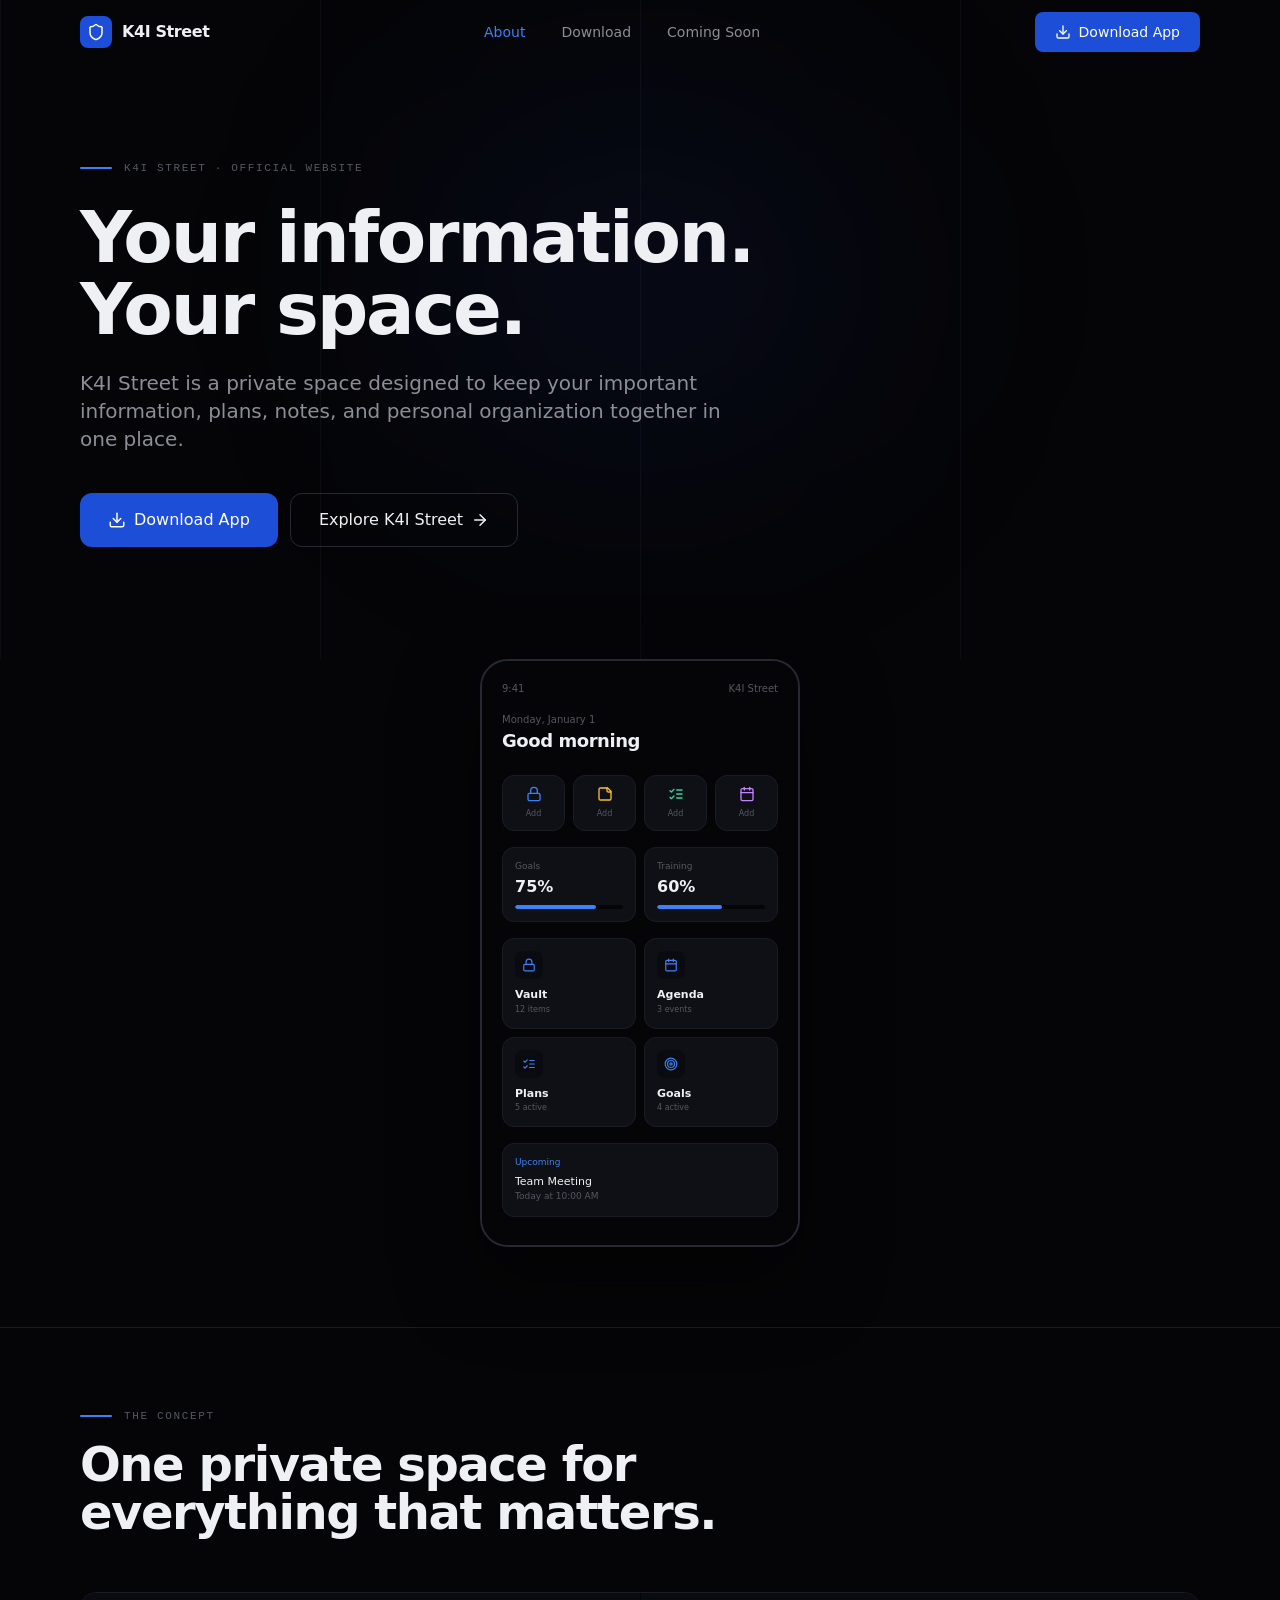
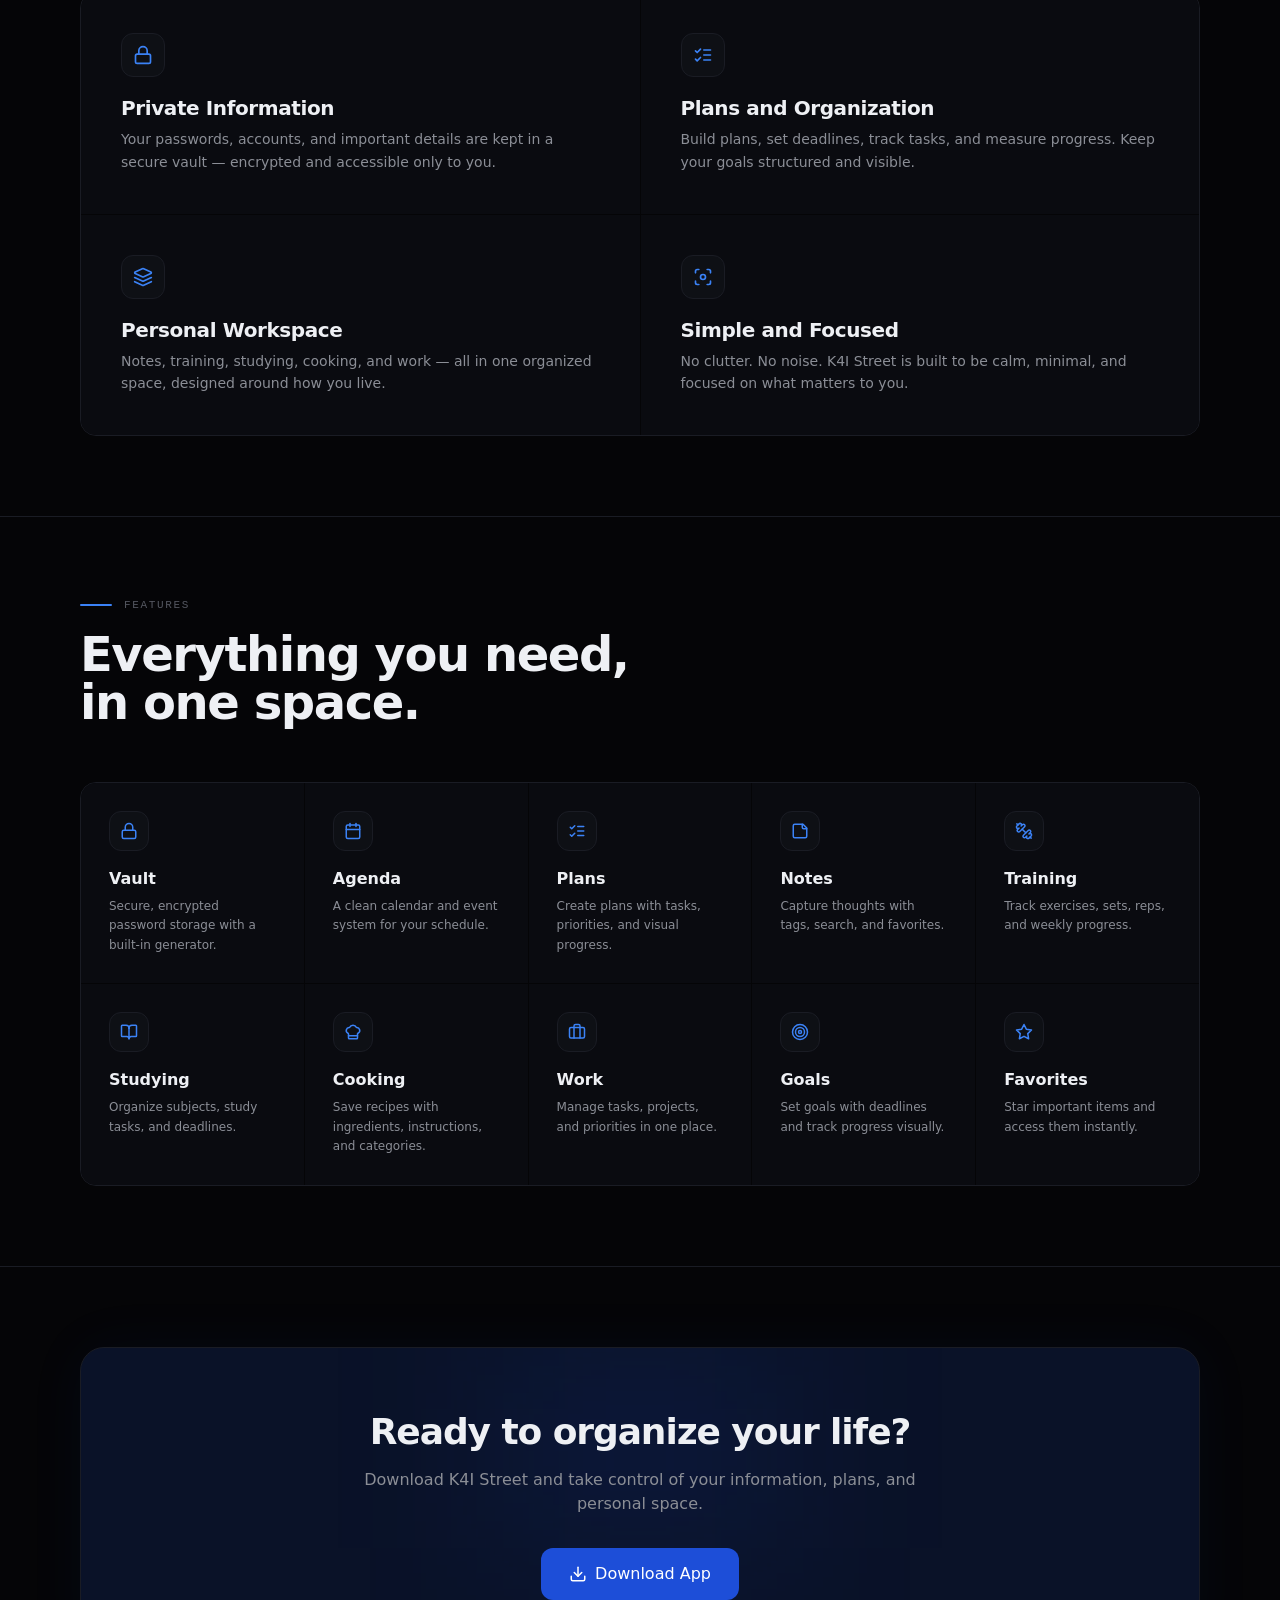
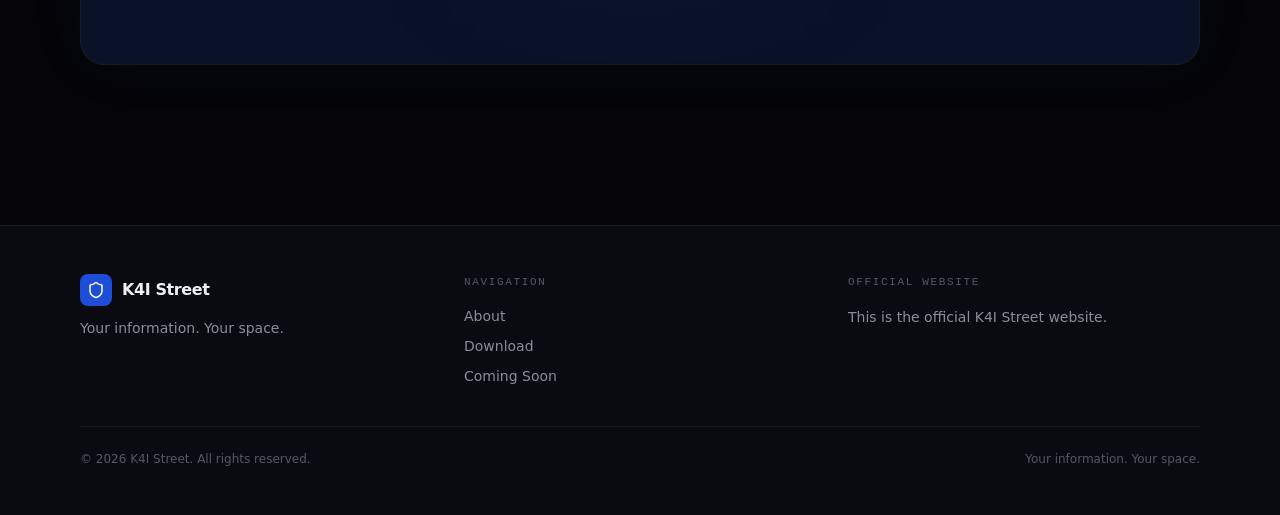
==== commit 68e781b3: "Revert "Publish K4I Street SEO profile update" This reverts commit 8dfbb8c2aec576b76bce13926b018770c" ====
--- a/index.html
+++ b/index.html
@@ -1,48 +1,20 @@
-<!DOCTYPE html>
-<html lang="en">
-  <head>
-    <meta charset="UTF-8" />
-    <meta
-      name="viewport"
-      content="width=device-width, initial-scale=1.0, maximum-scale=1"
-    />
-
-    <title>K4I Street — Your information. Your space.</title>
-
-    <meta
-      name="description"
-      content="K4I Street — Your information. Your space."
-    />
-    <meta name="robots" content="index, follow" />
-
-    <meta property="og:title" content="K4I Street" />
-    <meta
-      property="og:description"
-      content="K4I Street — Your information. Your space."
-    />
-    <meta property="og:type" content="website" />
-
-    <meta name="twitter:card" content="summary_large_image" />
-    <meta name="twitter:title" content="K4I Street" />
-    <meta
-      name="twitter:description"
-      content="K4I Street — Your information. Your space."
-    />
-
-    <link rel="icon" type="image/svg+xml" href="/k4i-logo.svg"/>
-
-    <link rel="preconnect" href="https://fonts.googleapis.com" />
-    <link rel="preconnect" href="https://fonts.gstatic.com" crossorigin />
-    <link
-      href="https://fonts.googleapis.com/css2?family=Inter:wght@400;500;600;700&display=swap"
-      rel="stylesheet"
-    />
-    <script type="module" crossorigin src="/assets/index-BEP1vwP8.js"></script>
-    <link rel="stylesheet" crossorigin href="/assets/index-CSYubHe4.css">
-  </head>
-
-  <body>
-    <div id="root"></div>
-
-  </body>
-</html>+﻿<!doctype html>
+<html lang="en">
+  <head>
+    <meta charset="UTF-8" />
+    <link rel="icon" type="image/svg+xml" href="/vite.svg" />
+    <meta name="viewport" content="width=device-width, initial-scale=1.0" />
+    <title>K4I Street â€” Your Information. Your Space.</title>
+    <meta property="og:image" content="https://bolt.new/static/og_default.png" />
+    <meta name="twitter:card" content="summary_large_image" />
+    <meta name="twitter:image" content="https://bolt.new/static/og_default.png" />
+    <script type="module" crossorigin src="/assets/index-Bp3vy4Fv.js"></script>
+    <link rel="stylesheet" crossorigin href="/assets/index-YwClUOnF.css">
+    <link rel="icon" type="image/svg+xml" href="/favicon.svg?v=2" /></head>
+  <body>
+    <div id="root"></div>+
+  </body>
+</html>
+
+
--- a/assets/index-YwClUOnF.css
+++ b/assets/index-YwClUOnF.css
@@ -0,0 +1 @@
+*,:before,:after{--tw-border-spacing-x: 0;--tw-border-spacing-y: 0;--tw-translate-x: 0;--tw-translate-y: 0;--tw-rotate: 0;--tw-skew-x: 0;--tw-skew-y: 0;--tw-scale-x: 1;--tw-scale-y: 1;--tw-pan-x: ;--tw-pan-y: ;--tw-pinch-zoom: ;--tw-scroll-snap-strictness: proximity;--tw-gradient-from-position: ;--tw-gradient-via-position: ;--tw-gradient-to-position: ;--tw-ordinal: ;--tw-slashed-zero: ;--tw-numeric-figure: ;--tw-numeric-spacing: ;--tw-numeric-fraction: ;--tw-ring-inset: ;--tw-ring-offset-width: 0px;--tw-ring-offset-color: #fff;--tw-ring-color: rgb(59 130 246 / .5);--tw-ring-offset-shadow: 0 0 #0000;--tw-ring-shadow: 0 0 #0000;--tw-shadow: 0 0 #0000;--tw-shadow-colored: 0 0 #0000;--tw-blur: ;--tw-brightness: ;--tw-contrast: ;--tw-grayscale: ;--tw-hue-rotate: ;--tw-invert: ;--tw-saturate: ;--tw-sepia: ;--tw-drop-shadow: ;--tw-backdrop-blur: ;--tw-backdrop-brightness: ;--tw-backdrop-contrast: ;--tw-backdrop-grayscale: ;--tw-backdrop-hue-rotate: ;--tw-backdrop-invert: ;--tw-backdrop-opacity: ;--tw-backdrop-saturate: ;--tw-backdrop-sepia: ;--tw-contain-size: ;--tw-contain-layout: ;--tw-contain-paint: ;--tw-contain-style: }::backdrop{--tw-border-spacing-x: 0;--tw-border-spacing-y: 0;--tw-translate-x: 0;--tw-translate-y: 0;--tw-rotate: 0;--tw-skew-x: 0;--tw-skew-y: 0;--tw-scale-x: 1;--tw-scale-y: 1;--tw-pan-x: ;--tw-pan-y: ;--tw-pinch-zoom: ;--tw-scroll-snap-strictness: proximity;--tw-gradient-from-position: ;--tw-gradient-via-position: ;--tw-gradient-to-position: ;--tw-ordinal: ;--tw-slashed-zero: ;--tw-numeric-figure: ;--tw-numeric-spacing: ;--tw-numeric-fraction: ;--tw-ring-inset: ;--tw-ring-offset-width: 0px;--tw-ring-offset-color: #fff;--tw-ring-color: rgb(59 130 246 / .5);--tw-ring-offset-shadow: 0 0 #0000;--tw-ring-shadow: 0 0 #0000;--tw-shadow: 0 0 #0000;--tw-shadow-colored: 0 0 #0000;--tw-blur: ;--tw-brightness: ;--tw-contrast: ;--tw-grayscale: ;--tw-hue-rotate: ;--tw-invert: ;--tw-saturate: ;--tw-sepia: ;--tw-drop-shadow: ;--tw-backdrop-blur: ;--tw-backdrop-brightness: ;--tw-backdrop-contrast: ;--tw-backdrop-grayscale: ;--tw-backdrop-hue-rotate: ;--tw-backdrop-invert: ;--tw-backdrop-opacity: ;--tw-backdrop-saturate: ;--tw-backdrop-sepia: ;--tw-contain-size: ;--tw-contain-layout: ;--tw-contain-paint: ;--tw-contain-style: }*,:before,:after{box-sizing:border-box;border-width:0;border-style:solid;border-color:#e5e7eb}:before,:after{--tw-content: ""}html,:host{line-height:1.5;-webkit-text-size-adjust:100%;-moz-tab-size:4;-o-tab-size:4;tab-size:4;font-family:ui-sans-serif,system-ui,sans-serif,"Apple Color Emoji","Segoe UI Emoji",Segoe UI Symbol,"Noto Color Emoji";font-feature-settings:normal;font-variation-settings:normal;-webkit-tap-highlight-color:transparent}body{margin:0;line-height:inherit}hr{height:0;color:inherit;border-top-width:1px}abbr:where([title]){-webkit-text-decoration:underline dotted;text-decoration:underline dotted}h1,h2,h3,h4,h5,h6{font-size:inherit;font-weight:inherit}a{color:inherit;text-decoration:inherit}b,strong{font-weight:bolder}code,kbd,samp,pre{font-family:ui-monospace,SFMono-Regular,Menlo,Monaco,Consolas,Liberation Mono,Courier New,monospace;font-feature-settings:normal;font-variation-settings:normal;font-size:1em}small{font-size:80%}sub,sup{font-size:75%;line-height:0;position:relative;vertical-align:baseline}sub{bottom:-.25em}sup{top:-.5em}table{text-indent:0;border-color:inherit;border-collapse:collapse}button,input,optgroup,select,textarea{font-family:inherit;font-feature-settings:inherit;font-variation-settings:inherit;font-size:100%;font-weight:inherit;line-height:inherit;letter-spacing:inherit;color:inherit;margin:0;padding:0}button,select{text-transform:none}button,input:where([type=button]),input:where([type=reset]),input:where([type=submit]){-webkit-appearance:button;background-color:transparent;background-image:none}:-moz-focusring{outline:auto}:-moz-ui-invalid{box-shadow:none}progress{vertical-align:baseline}::-webkit-inner-spin-button,::-webkit-outer-spin-button{height:auto}[type=search]{-webkit-appearance:textfield;outline-offset:-2px}::-webkit-search-decoration{-webkit-appearance:none}::-webkit-file-upload-button{-webkit-appearance:button;font:inherit}summary{display:list-item}blockquote,dl,dd,h1,h2,h3,h4,h5,h6,hr,figure,p,pre{margin:0}fieldset{margin:0;padding:0}legend{padding:0}ol,ul,menu{list-style:none;margin:0;padding:0}dialog{padding:0}textarea{resize:vertical}input::-moz-placeholder,textarea::-moz-placeholder{opacity:1;color:#9ca3af}input::placeholder,textarea::placeholder{opacity:1;color:#9ca3af}button,[role=button]{cursor:pointer}:disabled{cursor:default}img,svg,video,canvas,audio,iframe,embed,object{display:block;vertical-align:middle}img,video{max-width:100%;height:auto}[hidden]:where(:not([hidden=until-found])){display:none}:root{--bg: #050507;--bg-surface: #0a0b10;--bg-card: #0e1015;--bg-elevated: #131520;--navy: #0a1228;--navy-light: #101a38;--blue: #1d4ed8;--blue-light: #3b82f6;--blue-accent: #60a5fa;--text: #eef0f4;--text-secondary: #8b8e96;--text-tertiary: #555861;--border: #1a1c24;--border-light: #262834}*{-webkit-tap-highlight-color:transparent;margin:0;padding:0;box-sizing:border-box}html{scroll-behavior:smooth;background:var(--bg)}body{background:var(--bg);color:var(--text);font-family:Inter,-apple-system,BlinkMacSystemFont,SF Pro Display,system-ui,sans-serif;-webkit-font-smoothing:antialiased;-moz-osx-font-smoothing:grayscale;overflow-x:hidden}::-webkit-scrollbar{width:5px}::-webkit-scrollbar-track{background:transparent}::-webkit-scrollbar-thumb{background:var(--border-light);border-radius:3px}.visible{visibility:visible}.static{position:static}.fixed{position:fixed}.absolute{position:absolute}.relative{position:relative}.inset-0{top:0;right:0;bottom:0;left:0}.inset-x-0{left:0;right:0}.left-1\/2{left:50%}.top-0{top:0}.top-16{top:4rem}.top-20{top:5rem}.z-40{z-index:40}.z-50{z-index:50}.mx-auto{margin-left:auto;margin-right:auto}.mb-0\.5{margin-bottom:.125rem}.mb-1{margin-bottom:.25rem}.mb-1\.5{margin-bottom:.375rem}.mb-10{margin-bottom:2.5rem}.mb-12{margin-bottom:3rem}.mb-14{margin-bottom:3.5rem}.mb-2{margin-bottom:.5rem}.mb-3{margin-bottom:.75rem}.mb-4{margin-bottom:1rem}.mb-5{margin-bottom:1.25rem}.mb-6{margin-bottom:1.5rem}.mb-8{margin-bottom:2rem}.mt-1{margin-top:.25rem}.mt-1\.5{margin-top:.375rem}.mt-10{margin-top:2.5rem}.mt-2{margin-top:.5rem}.mt-20{margin-top:5rem}.block{display:block}.flex{display:flex}.inline-flex{display:inline-flex}.grid{display:grid}.hidden{display:none}.h-1{height:.25rem}.h-10{height:2.5rem}.h-11{height:2.75rem}.h-16{height:4rem}.h-7{height:1.75rem}.h-8{height:2rem}.h-\[200px\]{height:200px}.h-\[400px\]{height:400px}.h-full{height:100%}.min-h-screen{min-height:100vh}.w-10{width:2.5rem}.w-11{width:2.75rem}.w-16{width:4rem}.w-7{width:1.75rem}.w-8{width:2rem}.w-\[280px\]{width:280px}.w-\[300px\]{width:300px}.w-\[500px\]{width:500px}.w-full{width:100%}.max-w-2xl{max-width:42rem}.max-w-3xl{max-width:48rem}.max-w-\[1200px\]{max-width:1200px}.max-w-lg{max-width:32rem}.max-w-md{max-width:28rem}.max-w-xl{max-width:36rem}.flex-1{flex:1 1 0%}.flex-shrink-0{flex-shrink:0}.grow{flex-grow:1}.-translate-x-1\/2{--tw-translate-x: -50%;transform:translate(var(--tw-translate-x),var(--tw-translate-y)) rotate(var(--tw-rotate)) skew(var(--tw-skew-x)) skewY(var(--tw-skew-y)) scaleX(var(--tw-scale-x)) scaleY(var(--tw-scale-y))}.grid-cols-1{grid-template-columns:repeat(1,minmax(0,1fr))}.grid-cols-2{grid-template-columns:repeat(2,minmax(0,1fr))}.grid-cols-4{grid-template-columns:repeat(4,minmax(0,1fr))}.flex-col{flex-direction:column}.items-start{align-items:flex-start}.items-center{align-items:center}.justify-center{justify-content:center}.justify-between{justify-content:space-between}.gap-1{gap:.25rem}.gap-1\.5{gap:.375rem}.gap-2{gap:.5rem}.gap-2\.5{gap:.625rem}.gap-3{gap:.75rem}.gap-4{gap:1rem}.gap-6{gap:1.5rem}.gap-8{gap:2rem}.gap-px{gap:1px}.space-y-1>:not([hidden])~:not([hidden]){--tw-space-y-reverse: 0;margin-top:calc(.25rem * calc(1 - var(--tw-space-y-reverse)));margin-bottom:calc(.25rem * var(--tw-space-y-reverse))}.space-y-2\.5>:not([hidden])~:not([hidden]){--tw-space-y-reverse: 0;margin-top:calc(.625rem * calc(1 - var(--tw-space-y-reverse)));margin-bottom:calc(.625rem * var(--tw-space-y-reverse))}.space-y-px>:not([hidden])~:not([hidden]){--tw-space-y-reverse: 0;margin-top:calc(1px * calc(1 - var(--tw-space-y-reverse)));margin-bottom:calc(1px * var(--tw-space-y-reverse))}.overflow-hidden{overflow:hidden}.rounded-2xl{border-radius:1rem}.rounded-3xl{border-radius:1.5rem}.rounded-full{border-radius:9999px}.rounded-lg{border-radius:.5rem}.rounded-xl{border-radius:.75rem}.border{border-width:1px}.border-b{border-bottom-width:1px}.border-r{border-right-width:1px}.border-t{border-top-width:1px}.border-amber-400\/30{border-color:#fbbf244d}.border-red-500\/20{border-color:#ef444433}.bg-\[\#050505\]{--tw-bg-opacity: 1;background-color:rgb(5 5 5 / var(--tw-bg-opacity, 1))}.bg-amber-400\/10{background-color:#fbbf241a}.bg-black\/60{background-color:#0009}.bg-blue-600{--tw-bg-opacity: 1;background-color:rgb(37 99 235 / var(--tw-bg-opacity, 1))}.bg-red-500\/10{background-color:#ef44441a}.bg-transparent{background-color:transparent}.p-10{padding:2.5rem}.p-2{padding:.5rem}.p-2\.5{padding:.625rem}.p-3{padding:.75rem}.p-4{padding:1rem}.p-5{padding:1.25rem}.p-6{padding:1.5rem}.p-8{padding:2rem}.px-2\.5{padding-left:.625rem;padding-right:.625rem}.px-4{padding-left:1rem;padding-right:1rem}.px-5{padding-left:1.25rem;padding-right:1.25rem}.px-6{padding-left:1.5rem;padding-right:1.5rem}.px-7{padding-left:1.75rem;padding-right:1.75rem}.px-8{padding-left:2rem;padding-right:2rem}.py-1{padding-top:.25rem;padding-bottom:.25rem}.py-12{padding-top:3rem;padding-bottom:3rem}.py-16{padding-top:4rem;padding-bottom:4rem}.py-2{padding-top:.5rem;padding-bottom:.5rem}.py-2\.5{padding-top:.625rem;padding-bottom:.625rem}.py-20{padding-top:5rem;padding-bottom:5rem}.py-3{padding-top:.75rem;padding-bottom:.75rem}.py-3\.5{padding-top:.875rem;padding-bottom:.875rem}.py-4{padding-top:1rem;padding-bottom:1rem}.pb-16{padding-bottom:4rem}.pb-20{padding-bottom:5rem}.pt-32{padding-top:8rem}.pt-6{padding-top:1.5rem}.text-left{text-align:left}.text-center{text-align:center}.text-2xl{font-size:1.5rem;line-height:2rem}.text-3xl{font-size:1.875rem;line-height:2.25rem}.text-\[10px\]{font-size:10px}.text-\[11px\]{font-size:11px}.text-\[2\.5rem\]{font-size:2.5rem}.text-\[8px\]{font-size:8px}.text-\[9px\]{font-size:9px}.text-base{font-size:1rem;line-height:1.5rem}.text-lg{font-size:1.125rem;line-height:1.75rem}.text-sm{font-size:.875rem;line-height:1.25rem}.text-xl{font-size:1.25rem;line-height:1.75rem}.text-xs{font-size:.75rem;line-height:1rem}.font-bold{font-weight:700}.font-medium{font-weight:500}.font-semibold{font-weight:600}.leading-relaxed{line-height:1.625}.tracking-tight{letter-spacing:-.025em}.text-amber-400{--tw-text-opacity: 1;color:rgb(251 191 36 / var(--tw-text-opacity, 1))}.text-emerald-400{--tw-text-opacity: 1;color:rgb(52 211 153 / var(--tw-text-opacity, 1))}.text-gray-400{--tw-text-opacity: 1;color:rgb(156 163 175 / var(--tw-text-opacity, 1))}.text-purple-400{--tw-text-opacity: 1;color:rgb(192 132 252 / var(--tw-text-opacity, 1))}.text-white{--tw-text-opacity: 1;color:rgb(255 255 255 / var(--tw-text-opacity, 1))}.opacity-40{opacity:.4}.blur-\[120px\]{--tw-blur: blur(120px);filter:var(--tw-blur) var(--tw-brightness) var(--tw-contrast) var(--tw-grayscale) var(--tw-hue-rotate) var(--tw-invert) var(--tw-saturate) var(--tw-sepia) var(--tw-drop-shadow)}.blur-\[80px\]{--tw-blur: blur(80px);filter:var(--tw-blur) var(--tw-brightness) var(--tw-contrast) var(--tw-grayscale) var(--tw-hue-rotate) var(--tw-invert) var(--tw-saturate) var(--tw-sepia) var(--tw-drop-shadow)}.backdrop-blur-lg{--tw-backdrop-blur: blur(16px);-webkit-backdrop-filter:var(--tw-backdrop-blur) var(--tw-backdrop-brightness) var(--tw-backdrop-contrast) var(--tw-backdrop-grayscale) var(--tw-backdrop-hue-rotate) var(--tw-backdrop-invert) var(--tw-backdrop-opacity) var(--tw-backdrop-saturate) var(--tw-backdrop-sepia);backdrop-filter:var(--tw-backdrop-blur) var(--tw-backdrop-brightness) var(--tw-backdrop-contrast) var(--tw-backdrop-grayscale) var(--tw-backdrop-hue-rotate) var(--tw-backdrop-invert) var(--tw-backdrop-opacity) var(--tw-backdrop-saturate) var(--tw-backdrop-sepia)}.transition-all{transition-property:all;transition-timing-function:cubic-bezier(.4,0,.2,1);transition-duration:.15s}.transition-colors{transition-property:color,background-color,border-color,text-decoration-color,fill,stroke;transition-timing-function:cubic-bezier(.4,0,.2,1);transition-duration:.15s}.transition-transform{transition-property:transform;transition-timing-function:cubic-bezier(.4,0,.2,1);transition-duration:.15s}.duration-300{transition-duration:.3s}.bg-site{background:var(--bg)}.bg-surface{background:var(--bg-surface)}.bg-card{background:var(--bg-card)}.bg-navy{background:var(--navy)}.text-site{color:var(--text)}.text-sec{color:var(--text-secondary)}.text-tri{color:var(--text-tertiary)}.text-blue{color:var(--blue-light)}.border-site{border-color:var(--border)}.bg-blue{background:var(--blue)}.bg-blue-light{background:var(--blue-light)}.display{font-family:Inter,-apple-system,system-ui,sans-serif;font-weight:700;letter-spacing:-.03em;line-height:1.05}.editorial{font-weight:600;letter-spacing:-.02em;line-height:1.15}.mono-label{font-family:SF Mono,Fira Code,monospace;font-size:11px;letter-spacing:.15em;text-transform:uppercase;color:var(--text-tertiary)}.grid-lines{background-image:linear-gradient(to right,var(--border) 1px,transparent 1px);background-size:25% 100%}.card-hover{transition:transform .35s cubic-bezier(.16,1,.3,1),border-color .35s ease,box-shadow .35s ease}.card-hover:hover{transform:translateY(-4px);border-color:var(--border-light);box-shadow:0 12px 40px #1d4ed814}.btn-primary{background:var(--blue);color:#fff;transition:background .25s ease,transform .15s ease}.btn-primary:hover{background:var(--blue-light)}.btn-primary:active{transform:scale(.97)}.btn-secondary{background:transparent;border:1px solid var(--border-light);color:var(--text);transition:border-color .25s ease,background .25s ease}.btn-secondary:hover{border-color:var(--blue-light);background:#3b82f60d}.reveal{opacity:0;transform:translateY(24px);transition:opacity .7s cubic-bezier(.16,1,.3,1),transform .7s cubic-bezier(.16,1,.3,1)}.reveal.in{opacity:1;transform:translateY(0)}.page-enter{animation:pageEnter .4s cubic-bezier(.16,1,.3,1) forwards}@keyframes pageEnter{0%{opacity:0;transform:translateY(12px)}to{opacity:1;transform:translateY(0)}}.phone-frame{border:2px solid var(--border-light);border-radius:28px;overflow:hidden;background:var(--bg-surface);box-shadow:0 30px 80px #00000080,0 0 0 1px #ffffff08 inset}.accent-line{width:32px;height:2px;background:var(--blue-light);border-radius:1px}.glow-subtle{box-shadow:0 0 60px #1d4ed80f}.last\:border-0:last-child{border-width:0px}.hover\:bg-blue-500:hover{--tw-bg-opacity: 1;background-color:rgb(59 130 246 / var(--tw-bg-opacity, 1))}.hover\:text-site:hover{color:var(--text)}.hover\:text-blue:hover{color:var(--blue-light)}.group:hover .group-hover\:scale-105{--tw-scale-x: 1.05;--tw-scale-y: 1.05;transform:translate(var(--tw-translate-x),var(--tw-translate-y)) rotate(var(--tw-rotate)) skew(var(--tw-skew-x)) skewY(var(--tw-skew-y)) scaleX(var(--tw-scale-x)) scaleY(var(--tw-scale-y))}@media (min-width: 640px){.sm\:w-\[320px\]{width:320px}.sm\:grid-cols-3{grid-template-columns:repeat(3,minmax(0,1fr))}.sm\:flex-row{flex-direction:row}.sm\:text-3xl{font-size:1.875rem;line-height:2.25rem}.sm\:text-4xl{font-size:2.25rem;line-height:2.5rem}.sm\:text-5xl{font-size:3rem;line-height:1}.sm\:text-6xl{font-size:3.75rem;line-height:1}}@media (min-width: 768px){.md\:flex{display:flex}.md\:inline-flex{display:inline-flex}.md\:hidden{display:none}.md\:grid-cols-2{grid-template-columns:repeat(2,minmax(0,1fr))}.md\:grid-cols-3{grid-template-columns:repeat(3,minmax(0,1fr))}}@media (min-width: 1024px){.lg\:grid-cols-3{grid-template-columns:repeat(3,minmax(0,1fr))}.lg\:grid-cols-5{grid-template-columns:repeat(5,minmax(0,1fr))}.lg\:p-10{padding:2.5rem}.lg\:p-16{padding:4rem}.lg\:p-7{padding:1.75rem}.lg\:p-8{padding:2rem}.lg\:px-10{padding-left:2.5rem;padding-right:2.5rem}.lg\:pb-20{padding-bottom:5rem}.lg\:pb-28{padding-bottom:7rem}.lg\:pt-40{padding-top:10rem}.lg\:text-6xl{font-size:3.75rem;line-height:1}.lg\:text-7xl{font-size:4.5rem;line-height:1}.lg\:text-xl{font-size:1.25rem;line-height:1.75rem}}
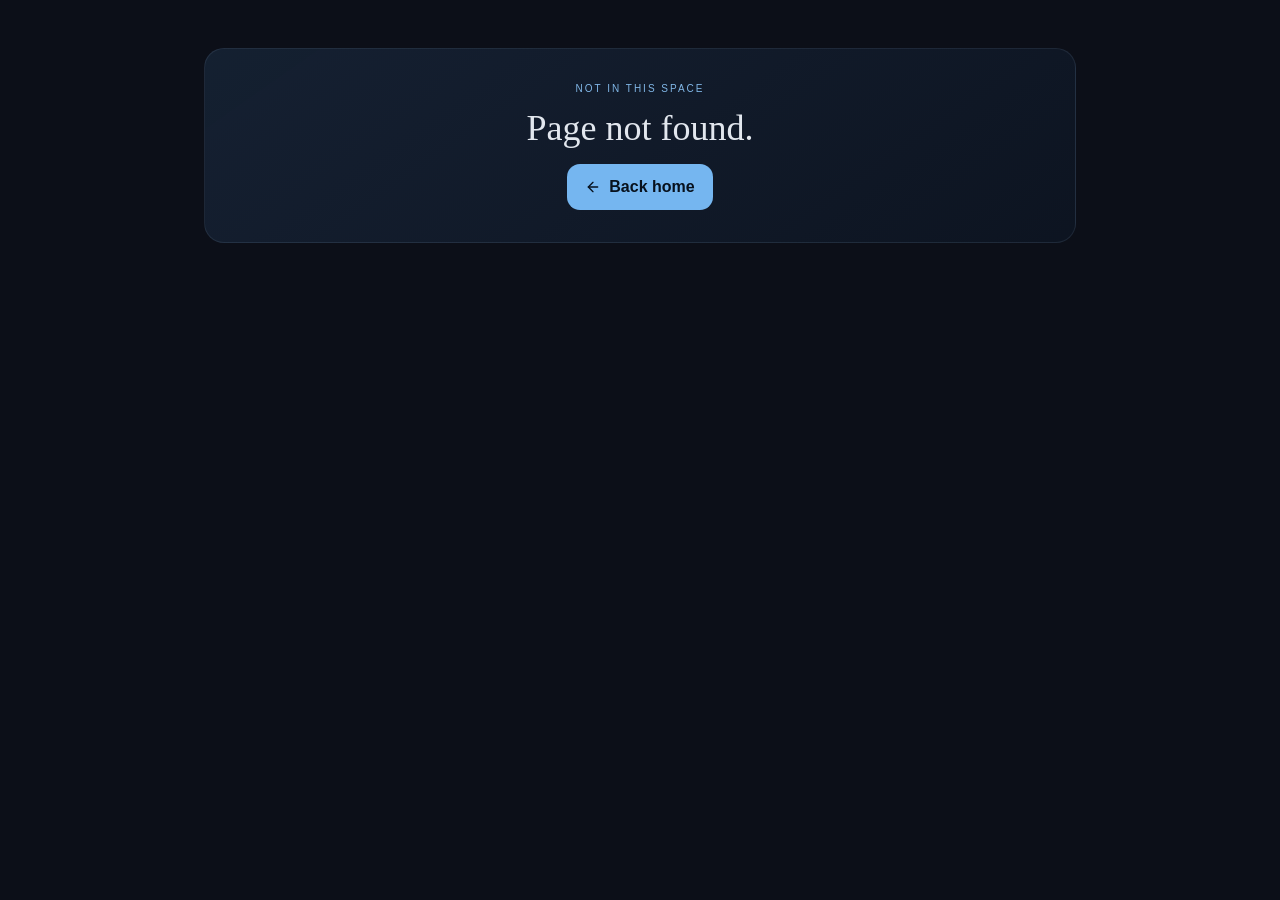
==== commit 2fc51643: "Add Adam El Guermat developer section" ====
--- a/index.html
+++ b/index.html
@@ -1,20 +1,48 @@
-﻿<!doctype html>
-<html lang="en">
-  <head>
-    <meta charset="UTF-8" />
-    <link rel="icon" type="image/svg+xml" href="/vite.svg" />
-    <meta name="viewport" content="width=device-width, initial-scale=1.0" />
-    <title>K4I Street â€” Your Information. Your Space.</title>
-    <meta property="og:image" content="https://bolt.new/static/og_default.png" />
-    <meta name="twitter:card" content="summary_large_image" />
-    <meta name="twitter:image" content="https://bolt.new/static/og_default.png" />
-    <script type="module" crossorigin src="/assets/index-Bp3vy4Fv.js"></script>
-    <link rel="stylesheet" crossorigin href="/assets/index-YwClUOnF.css">
-    <link rel="icon" type="image/svg+xml" href="/favicon.svg?v=2" /></head>
-  <body>
-    <div id="root"></div>-
-  </body>
-</html>
-
-
+<!DOCTYPE html>
+<html lang="en">
+  <head>
+    <meta charset="UTF-8" />
+    <meta
+      name="viewport"
+      content="width=device-width, initial-scale=1.0, maximum-scale=1"
+    />
+
+    <title>K4I Street — Your information. Your space.</title>
+
+    <meta
+      name="description"
+      content="K4I Street — Your information. Your space."
+    />
+    <meta name="robots" content="index, follow" />
+
+    <meta property="og:title" content="K4I Street" />
+    <meta
+      property="og:description"
+      content="K4I Street — Your information. Your space."
+    />
+    <meta property="og:type" content="website" />
+
+    <meta name="twitter:card" content="summary_large_image" />
+    <meta name="twitter:title" content="K4I Street" />
+    <meta
+      name="twitter:description"
+      content="K4I Street — Your information. Your space."
+    />
+
+    <link rel="icon" type="image/svg+xml" href="/k4i-logo.svg" />
+
+    <link rel="preconnect" href="https://fonts.googleapis.com" />
+    <link rel="preconnect" href="https://fonts.gstatic.com" crossorigin />
+    <link
+      href="https://fonts.googleapis.com/css2?family=Inter:wght@400;500;600;700&display=swap"
+      rel="stylesheet"
+    />
+    <script type="module" crossorigin src="/assets/index-BEP1vwP8.js"></script>
+    <link rel="stylesheet" crossorigin href="/assets/index-CSYubHe4.css">
+  </head>
+
+  <body>
+    <div id="root"></div>
+
+  </body>
+</html>
--- a/assets/index-CSYubHe4.css
+++ b/assets/index-CSYubHe4.css
@@ -0,0 +1 @@
+@layer properties{@supports (((-webkit-hyphens:none)) and (not (margin-trim:inline))) or ((-moz-orient:inline) and (not (color:rgb(from red r g b)))){*,:before,:after,::backdrop{--tw-translate-x:0;--tw-translate-y:0;--tw-translate-z:0;--tw-rotate-x:initial;--tw-rotate-y:initial;--tw-rotate-z:initial;--tw-skew-x:initial;--tw-skew-y:initial;--tw-space-y-reverse:0;--tw-space-x-reverse:0;--tw-divide-y-reverse:0;--tw-border-style:solid;--tw-leading:initial;--tw-font-weight:initial;--tw-tracking:initial;--tw-ordinal:initial;--tw-slashed-zero:initial;--tw-numeric-figure:initial;--tw-numeric-spacing:initial;--tw-numeric-fraction:initial;--tw-shadow:0 0 #0000;--tw-shadow-color:initial;--tw-shadow-alpha:100%;--tw-inset-shadow:0 0 #0000;--tw-inset-shadow-color:initial;--tw-inset-shadow-alpha:100%;--tw-ring-color:initial;--tw-ring-shadow:0 0 #0000;--tw-inset-ring-color:initial;--tw-inset-ring-shadow:0 0 #0000;--tw-ring-inset:initial;--tw-ring-offset-width:0px;--tw-ring-offset-color:#fff;--tw-ring-offset-shadow:0 0 #0000;--tw-outline-style:solid;--tw-duration:initial;--tw-ease:initial;--tw-content:"";--tw-animation-delay:0s;--tw-animation-direction:normal;--tw-animation-duration:initial;--tw-animation-fill-mode:none;--tw-animation-iteration-count:1;--tw-enter-blur:0;--tw-enter-opacity:1;--tw-enter-rotate:0;--tw-enter-scale:1;--tw-enter-translate-x:0;--tw-enter-translate-y:0;--tw-exit-blur:0;--tw-exit-opacity:1;--tw-exit-rotate:0;--tw-exit-scale:1;--tw-exit-translate-x:0;--tw-exit-translate-y:0}}}@layer theme{:root,:host{--font-serif:ui-serif, Georgia, Cambria, "Times New Roman", Times, serif;--color-red-50:oklch(97.1% .013 17.38);--color-red-300:oklch(80.8% .114 19.571);--color-red-400:oklch(70.4% .191 22.216);--color-red-500:oklch(63.7% .237 25.331);--color-red-600:oklch(57.7% .245 27.325);--color-amber-200:oklch(92.4% .12 95.746);--color-amber-300:oklch(87.9% .169 91.605);--color-amber-900:oklch(41.4% .112 45.904);--color-amber-950:oklch(27.9% .077 45.635);--color-emerald-300:oklch(84.5% .143 164.978);--color-rose-100:oklch(94.1% .03 12.58);--color-rose-300:oklch(81% .117 11.638);--color-rose-800:oklch(45.5% .188 13.697);--color-rose-900:oklch(41% .159 10.272);--color-rose-950:oklch(27.1% .105 12.094);--color-slate-100:oklch(96.8% .007 247.896);--color-slate-200:oklch(92.9% .013 255.508);--color-slate-300:oklch(86.9% .022 252.894);--color-slate-400:oklch(70.4% .04 256.788);--color-slate-500:oklch(55.4% .046 257.417);--color-slate-600:oklch(44.6% .043 257.281);--color-gray-50:oklch(98.5% .002 247.839);--color-gray-100:oklch(96.7% .003 264.542);--color-gray-600:oklch(44.6% .03 256.802);--color-gray-700:oklch(37.3% .034 259.733);--color-gray-800:oklch(27.8% .033 256.848);--color-gray-900:oklch(21% .034 264.665);--color-black:#000;--color-white:#fff;--spacing:.25rem;--container-xs:20rem;--container-sm:24rem;--container-md:28rem;--container-lg:32rem;--container-xl:36rem;--text-xs:.75rem;--text-xs--line-height:calc(1 / .75);--text-sm:.875rem;--text-sm--line-height:calc(1.25 / .875);--text-base:1rem;--text-base--line-height: 1.5 ;--text-lg:1.125rem;--text-lg--line-height:calc(1.75 / 1.125);--text-xl:1.25rem;--text-xl--line-height:calc(1.75 / 1.25);--text-2xl:1.5rem;--text-2xl--line-height:calc(2 / 1.5);--text-3xl:1.875rem;--text-3xl--line-height: 1.2 ;--text-4xl:2.25rem;--text-4xl--line-height:calc(2.5 / 2.25);--text-5xl:3rem;--text-5xl--line-height:1;--font-weight-normal:400;--font-weight-medium:500;--font-weight-semibold:600;--font-weight-bold:700;--font-weight-extrabold:800;--tracking-tight:-.025em;--tracking-wide:.025em;--tracking-widest:.1em;--leading-tight:1.25;--leading-snug:1.375;--leading-normal:1.5;--leading-relaxed:1.625;--radius-sm:.25rem;--radius-md:.375rem;--radius-xl:.75rem;--radius-2xl:1rem;--ease-in-out:cubic-bezier(.4, 0, .2, 1);--animate-spin:spin 1s linear infinite;--animate-pulse:pulse 2s cubic-bezier(.4, 0, .6, 1) infinite;--aspect-video:16 / 9;--default-transition-duration:.15s;--default-transition-timing-function:cubic-bezier(.4, 0, .2, 1);--default-font-family:var(--app-font-sans);--default-mono-font-family:var(--app-font-mono);--color-border:hsl(var(--border))}}@layer base{*,:after,:before,::backdrop{box-sizing:border-box;border:0 solid;margin:0;padding:0}::file-selector-button{box-sizing:border-box;border:0 solid;margin:0;padding:0}html,:host{-webkit-text-size-adjust:100%;tab-size:4;line-height:1.5;font-family:var(--default-font-family,-apple-system, BlinkMacSystemFont, "Segoe UI", Roboto, "Helvetica Neue", "Noto Sans", Arial, sans-serif, "Apple Color Emoji", "Segoe UI Emoji", "Segoe UI Symbol", "Noto Color Emoji");font-feature-settings:var(--default-font-feature-settings,normal);font-variation-settings:var(--default-font-variation-settings,normal);-webkit-tap-highlight-color:transparent}hr{height:0;color:inherit;border-top-width:1px}abbr:where([title]){-webkit-text-decoration:underline dotted;text-decoration:underline dotted}h1,h2,h3,h4,h5,h6{font-size:inherit;font-weight:inherit}a{color:inherit;-webkit-text-decoration:inherit;text-decoration:inherit}b,strong{font-weight:bolder}code,kbd,samp,pre{font-family:var(--default-mono-font-family,ui-monospace, SFMono-Regular, Menlo, Monaco, Consolas, "Liberation Mono", "Courier New", monospace);font-feature-settings:var(--default-mono-font-feature-settings,normal);font-variation-settings:var(--default-mono-font-variation-settings,normal);font-size:1em}small{font-size:80%}sub,sup{vertical-align:baseline;font-size:75%;line-height:0;position:relative}sub{bottom:-.25em}sup{top:-.5em}table{text-indent:0;border-color:inherit;border-collapse:collapse}:-moz-focusring:where(:not(iframe)){outline:auto}progress{vertical-align:baseline}summary{display:list-item}ol,ul,menu{list-style:none}img,svg,video,canvas,audio,iframe,embed,object{vertical-align:middle;display:block}img,video{max-width:100%;height:auto}button,input,select,optgroup,textarea{font:inherit;font-feature-settings:inherit;font-variation-settings:inherit;letter-spacing:inherit;color:inherit;opacity:1;background-color:#0000;border-radius:0}::file-selector-button{font:inherit;font-feature-settings:inherit;font-variation-settings:inherit;letter-spacing:inherit;color:inherit;opacity:1;background-color:#0000;border-radius:0}:where(select:is([multiple],[size])) optgroup{font-weight:bolder}:where(select:is([multiple],[size])) optgroup option{padding-inline-start:20px}::file-selector-button{margin-inline-end:4px}::placeholder{opacity:1}@supports (not ((-webkit-appearance:-apple-pay-button))) or (contain-intrinsic-size:1px){::placeholder{color:currentColor}@supports (color:color-mix(in lab,red,red)){::placeholder{color:color-mix(in oklab,currentcolor 50%,transparent)}}}textarea{resize:vertical}::-webkit-search-decoration{-webkit-appearance:none}::-webkit-date-and-time-value{min-height:1lh;text-align:inherit}::-webkit-datetime-edit{display:inline-flex}::-webkit-datetime-edit-fields-wrapper{padding:0}::-webkit-datetime-edit{padding-block:0}::-webkit-datetime-edit-year-field{padding-block:0}::-webkit-datetime-edit-month-field{padding-block:0}::-webkit-datetime-edit-day-field{padding-block:0}::-webkit-datetime-edit-hour-field{padding-block:0}::-webkit-datetime-edit-minute-field{padding-block:0}::-webkit-datetime-edit-second-field{padding-block:0}::-webkit-datetime-edit-millisecond-field{padding-block:0}::-webkit-datetime-edit-meridiem-field{padding-block:0}::-webkit-calendar-picker-indicator{line-height:1}:-moz-ui-invalid{box-shadow:none}button,input:where([type=button],[type=reset],[type=submit]){appearance:button}::file-selector-button{appearance:button}::-webkit-inner-spin-button{height:auto}::-webkit-outer-spin-button{height:auto}[hidden]:where(:not([hidden=until-found])){display:none!important}*{border-color:hsl(var(--border))}html{background:hsl(var(--background))}body{background-color:hsl(var(--background));font-family:var(--app-font-sans);color:hsl(var(--foreground));-webkit-font-smoothing:antialiased;-moz-osx-font-smoothing:grayscale;min-width:320px;margin:0}button,input,textarea,select{font:inherit}button{cursor:pointer}}@layer components;@layer utilities{.\@container\/field-group{container:field-group/inline-size}.pointer-events-auto{pointer-events:auto}.pointer-events-none{pointer-events:none}.invisible{visibility:hidden}.sr-only{clip-path:inset(50%);white-space:nowrap;border-width:0;width:1px;height:1px;margin:-1px;padding:0;position:absolute;overflow:hidden}.absolute{position:absolute}.fixed{position:fixed}.relative{position:relative}.static{position:static}.inset-0{inset:0}.inset-x-0{inset-inline:0}.inset-y-0{inset-block:0}.-top-12{top:calc(var(--spacing) * -12)}.top-0{top:0}.top-1\.5{top:calc(var(--spacing) * 1.5)}.top-1\/2{top:50%}.top-2{top:calc(var(--spacing) * 2)}.top-3\.5{top:calc(var(--spacing) * 3.5)}.top-4{top:calc(var(--spacing) * 4)}.top-5{top:calc(var(--spacing) * 5)}.top-\[-70px\]{top:-70px}.top-\[1px\]{top:1px}.top-\[50\%\]{top:50%}.top-\[60\%\]{top:60%}.top-full{top:100%}.-right-12{right:calc(var(--spacing) * -12)}.right-0{right:0}.right-1{right:var(--spacing)}.right-2{right:calc(var(--spacing) * 2)}.right-3{right:calc(var(--spacing) * 3)}.right-4{right:calc(var(--spacing) * 4)}.right-\[-35px\]{right:-35px}.-bottom-12{bottom:calc(var(--spacing) * -12)}.bottom-0{bottom:0}.-left-12{left:calc(var(--spacing) * -12)}.left-0{left:0}.left-1\/2{left:50%}.left-2{left:calc(var(--spacing) * 2)}.left-4{left:calc(var(--spacing) * 4)}.left-\[50\%\]{left:50%}.z-10{z-index:10}.z-20{z-index:20}.z-50{z-index:50}.z-\[1\]{z-index:1}.z-\[80\]{z-index:80}.z-\[100\]{z-index:100}.order-first{order:-9999}.order-last{order:9999}.\!m-0{margin:0!important}.m-0{margin:0}.-mx-1{margin-inline:calc(var(--spacing) * -1)}.mx-2{margin-inline:calc(var(--spacing) * 2)}.mx-3\.5{margin-inline:calc(var(--spacing) * 3.5)}.mx-4{margin-inline:calc(var(--spacing) * 4)}.mx-auto{margin-inline:auto}.-my-2{margin-block:calc(var(--spacing) * -2)}.my-0{margin-block:0}.my-0\.5{margin-block:calc(var(--spacing) * .5)}.my-1{margin-block:var(--spacing)}.-mt-2{margin-top:calc(var(--spacing) * -2)}.-mt-4{margin-top:calc(var(--spacing) * -4)}.mt-0\.5{margin-top:calc(var(--spacing) * .5)}.mt-1{margin-top:var(--spacing)}.mt-1\.5{margin-top:calc(var(--spacing) * 1.5)}.mt-2{margin-top:calc(var(--spacing) * 2)}.mt-3{margin-top:calc(var(--spacing) * 3)}.mt-4{margin-top:calc(var(--spacing) * 4)}.mt-5{margin-top:calc(var(--spacing) * 5)}.mt-6{margin-top:calc(var(--spacing) * 6)}.mt-7{margin-top:calc(var(--spacing) * 7)}.mt-8{margin-top:calc(var(--spacing) * 8)}.mt-9{margin-top:calc(var(--spacing) * 9)}.mt-24{margin-top:calc(var(--spacing) * 24)}.mt-auto{margin-top:auto}.mr-1{margin-right:var(--spacing)}.mr-2{margin-right:calc(var(--spacing) * 2)}.mb-0{margin-bottom:0}.mb-1{margin-bottom:var(--spacing)}.mb-2{margin-bottom:calc(var(--spacing) * 2)}.mb-3{margin-bottom:calc(var(--spacing) * 3)}.mb-4{margin-bottom:calc(var(--spacing) * 4)}.mb-5{margin-bottom:calc(var(--spacing) * 5)}.mb-6{margin-bottom:calc(var(--spacing) * 6)}.mb-7{margin-bottom:calc(var(--spacing) * 7)}.mb-8{margin-bottom:calc(var(--spacing) * 8)}.-ml-4{margin-left:calc(var(--spacing) * -4)}.ml-1{margin-left:var(--spacing)}.ml-4{margin-left:calc(var(--spacing) * 4)}.ml-auto{margin-left:auto}.line-clamp-2{-webkit-line-clamp:2;-webkit-box-orient:vertical;display:-webkit-box;overflow:hidden}.block{display:block}.contents{display:contents}.flex{display:flex}.grid{display:grid}.hidden{display:none}.inline{display:inline}.inline-flex{display:inline-flex}.table{display:table}.aspect-square{aspect-ratio:1}.aspect-video{aspect-ratio:var(--aspect-video)}.size-4{width:calc(var(--spacing) * 4);height:calc(var(--spacing) * 4)}.size-6{width:calc(var(--spacing) * 6);height:calc(var(--spacing) * 6)}.size-8{width:calc(var(--spacing) * 8);height:calc(var(--spacing) * 8)}.size-10{width:calc(var(--spacing) * 10);height:calc(var(--spacing) * 10)}.size-\[--cell-size\]{width:--cell-size;height:--cell-size}.\!h-8{height:calc(var(--spacing) * 8)!important}.\!h-9{height:calc(var(--spacing) * 9)!important}.h-1{height:var(--spacing)}.h-1\.5{height:calc(var(--spacing) * 1.5)}.h-2{height:calc(var(--spacing) * 2)}.h-2\.5{height:calc(var(--spacing) * 2.5)}.h-3{height:calc(var(--spacing) * 3)}.h-3\.5{height:calc(var(--spacing) * 3.5)}.h-4{height:calc(var(--spacing) * 4)}.h-5{height:calc(var(--spacing) * 5)}.h-6{height:calc(var(--spacing) * 6)}.h-7{height:calc(var(--spacing) * 7)}.h-8{height:calc(var(--spacing) * 8)}.h-9{height:calc(var(--spacing) * 9)}.h-10{height:calc(var(--spacing) * 10)}.h-11{height:calc(var(--spacing) * 11)}.h-12{height:calc(var(--spacing) * 12)}.h-44{height:calc(var(--spacing) * 44)}.h-64{height:calc(var(--spacing) * 64)}.h-\[--cell-size\]{height:--cell-size}.h-\[1px\]{height:1px}.h-\[var\(--radix-navigation-menu-viewport-height\)\]{height:var(--radix-navigation-menu-viewport-height)}.h-\[var\(--radix-select-trigger-height\)\]{height:var(--radix-select-trigger-height)}.h-auto{height:auto}.h-full{height:100%}.h-px{height:1px}.h-svh{height:100svh}.max-h-\[--radix-context-menu-content-available-height\]{max-height:--radix-context-menu-content-available-height}.max-h-\[--radix-select-content-available-height\]{max-height:--radix-select-content-available-height}.max-h-\[85vh\]{max-height:85vh}.max-h-\[300px\]{max-height:300px}.max-h-\[var\(--radix-dropdown-menu-content-available-height\)\]{max-height:var(--radix-dropdown-menu-content-available-height)}.max-h-screen{max-height:100vh}.min-h-0{min-height:0}.min-h-8{min-height:calc(var(--spacing) * 8)}.min-h-9{min-height:calc(var(--spacing) * 9)}.min-h-10{min-height:calc(var(--spacing) * 10)}.min-h-24{min-height:calc(var(--spacing) * 24)}.min-h-\[60px\]{min-height:60px}.min-h-\[100dvh\]{min-height:100dvh}.min-h-screen{min-height:100vh}.min-h-svh{min-height:100svh}.\!w-8{width:calc(var(--spacing) * 8)!important}.\!w-9{width:calc(var(--spacing) * 9)!important}.\!w-auto{width:auto!important}.w-0{width:0}.w-1{width:var(--spacing)}.w-2{width:calc(var(--spacing) * 2)}.w-2\.5{width:calc(var(--spacing) * 2.5)}.w-3{width:calc(var(--spacing) * 3)}.w-3\.5{width:calc(var(--spacing) * 3.5)}.w-3\/4{width:75%}.w-4{width:calc(var(--spacing) * 4)}.w-5{width:calc(var(--spacing) * 5)}.w-7{width:calc(var(--spacing) * 7)}.w-8{width:calc(var(--spacing) * 8)}.w-9{width:calc(var(--spacing) * 9)}.w-10{width:calc(var(--spacing) * 10)}.w-11{width:calc(var(--spacing) * 11)}.w-12{width:calc(var(--spacing) * 12)}.w-36{width:calc(var(--spacing) * 36)}.w-44{width:calc(var(--spacing) * 44)}.w-64{width:calc(var(--spacing) * 64)}.w-72{width:calc(var(--spacing) * 72)}.w-\[--cell-size\]{width:--cell-size}.w-\[1px\]{width:1px}.w-\[100px\]{width:100px}.w-\[var\(--sidebar-width\)\]{width:var(--sidebar-width)}.w-auto{width:auto}.w-fit{width:fit-content}.w-full{width:100%}.w-max{width:max-content}.w-px{width:1px}.max-w-\[700px\]{max-width:700px}.max-w-\[920px\]{max-width:920px}.max-w-\[var\(--skeleton-width\)\]{max-width:var(--skeleton-width)}.max-w-lg{max-width:var(--container-lg)}.max-w-max{max-width:max-content}.max-w-md{max-width:var(--container-md)}.max-w-sm{max-width:var(--container-sm)}.max-w-xl{max-width:var(--container-xl)}.max-w-xs{max-width:var(--container-xs)}.min-w-0{min-width:0}.min-w-5{min-width:calc(var(--spacing) * 5)}.min-w-8{min-width:calc(var(--spacing) * 8)}.min-w-9{min-width:calc(var(--spacing) * 9)}.min-w-10{min-width:calc(var(--spacing) * 10)}.min-w-\[--cell-size\]{min-width:--cell-size}.min-w-\[8rem\]{min-width:8rem}.min-w-\[12rem\]{min-width:12rem}.min-w-\[var\(--radix-select-trigger-width\)\]{min-width:var(--radix-select-trigger-width)}.flex-1{flex:1}.shrink-0{flex-shrink:0}.grow{flex-grow:1}.grow-0{flex-grow:0}.basis-full{flex-basis:100%}.caption-bottom{caption-side:bottom}.border-collapse{border-collapse:collapse}.origin-\[--radix-context-menu-content-transform-origin\]{transform-origin:--radix-context-menu-content-transform-origin}.origin-\[--radix-dropdown-menu-content-transform-origin\]{transform-origin:--radix-dropdown-menu-content-transform-origin}.origin-\[--radix-hover-card-content-transform-origin\]{transform-origin:--radix-hover-card-content-transform-origin}.origin-\[--radix-menubar-content-transform-origin\]{transform-origin:--radix-menubar-content-transform-origin}.origin-\[--radix-popover-content-transform-origin\]{transform-origin:--radix-popover-content-transform-origin}.origin-\[--radix-select-content-transform-origin\]{transform-origin:--radix-select-content-transform-origin}.origin-\[--radix-tooltip-content-transform-origin\]{transform-origin:--radix-tooltip-content-transform-origin}.-translate-x-1\/2{--tw-translate-x: -50% ;translate:var(--tw-translate-x) var(--tw-translate-y)}.-translate-x-px{--tw-translate-x:-1px;translate:var(--tw-translate-x) var(--tw-translate-y)}.translate-x-\[-50\%\]{--tw-translate-x:-50%;translate:var(--tw-translate-x) var(--tw-translate-y)}.translate-x-px{--tw-translate-x:1px;translate:var(--tw-translate-x) var(--tw-translate-y)}.-translate-y-1\/2{--tw-translate-y: -50% ;translate:var(--tw-translate-x) var(--tw-translate-y)}.translate-y-\[-50\%\]{--tw-translate-y:-50%;translate:var(--tw-translate-x) var(--tw-translate-y)}.rotate-45{rotate:45deg}.rotate-90{rotate:90deg}.rotate-180{rotate:180deg}.transform{transform:var(--tw-rotate-x,) var(--tw-rotate-y,) var(--tw-rotate-z,) var(--tw-skew-x,) var(--tw-skew-y,)}.animate-caret-blink{animation:1.25s ease-out infinite caret-blink}.animate-in{animation:enter var(--tw-animation-duration,var(--tw-duration,.15s))var(--tw-ease,ease)var(--tw-animation-delay,0s)var(--tw-animation-iteration-count,1)var(--tw-animation-direction,normal)var(--tw-animation-fill-mode,none)}.animate-pulse{animation:var(--animate-pulse)}.animate-spin{animation:var(--animate-spin)}.cursor-default{cursor:default}.cursor-pointer{cursor:pointer}.cursor-text{cursor:text}.touch-none{touch-action:none}.resize-none{resize:none}.resize-y{resize:vertical}.list-disc{list-style-type:disc}.list-none{list-style-type:none}.grid-cols-2{grid-template-columns:repeat(2,minmax(0,1fr))}.grid-cols-3{grid-template-columns:repeat(3,minmax(0,1fr))}.flex-col{flex-direction:column}.flex-col-reverse{flex-direction:column-reverse}.flex-row{flex-direction:row}.flex-wrap{flex-wrap:wrap}.place-content-center{place-content:center}.place-items-center{place-items:center}.items-center{align-items:center}.items-end{align-items:flex-end}.items-start{align-items:flex-start}.items-stretch{align-items:stretch}.justify-between{justify-content:space-between}.justify-center{justify-content:center}.justify-end{justify-content:flex-end}.justify-start{justify-content:flex-start}.gap-1{gap:var(--spacing)}.gap-1\.5{gap:calc(var(--spacing) * 1.5)}.gap-2{gap:calc(var(--spacing) * 2)}.gap-2\.5{gap:calc(var(--spacing) * 2.5)}.gap-3{gap:calc(var(--spacing) * 3)}.gap-4{gap:calc(var(--spacing) * 4)}.gap-6{gap:calc(var(--spacing) * 6)}.gap-7{gap:calc(var(--spacing) * 7)}:where(.space-y-1>:not(:last-child)){--tw-space-y-reverse:0;margin-block-start:calc(var(--spacing) * var(--tw-space-y-reverse));margin-block-end:calc(var(--spacing) * calc(1 - var(--tw-space-y-reverse)))}:where(.space-y-1\.5>:not(:last-child)){--tw-space-y-reverse:0;margin-block-start:calc(calc(var(--spacing) * 1.5) * var(--tw-space-y-reverse));margin-block-end:calc(calc(var(--spacing) * 1.5) * calc(1 - var(--tw-space-y-reverse)))}:where(.space-y-2>:not(:last-child)){--tw-space-y-reverse:0;margin-block-start:calc(calc(var(--spacing) * 2) * var(--tw-space-y-reverse));margin-block-end:calc(calc(var(--spacing) * 2) * calc(1 - var(--tw-space-y-reverse)))}:where(.space-y-3>:not(:last-child)){--tw-space-y-reverse:0;margin-block-start:calc(calc(var(--spacing) * 3) * var(--tw-space-y-reverse));margin-block-end:calc(calc(var(--spacing) * 3) * calc(1 - var(--tw-space-y-reverse)))}:where(.space-x-1>:not(:last-child)){--tw-space-x-reverse:0;margin-inline-start:calc(var(--spacing) * var(--tw-space-x-reverse));margin-inline-end:calc(var(--spacing) * calc(1 - var(--tw-space-x-reverse)))}:where(.space-x-4>:not(:last-child)){--tw-space-x-reverse:0;margin-inline-start:calc(calc(var(--spacing) * 4) * var(--tw-space-x-reverse));margin-inline-end:calc(calc(var(--spacing) * 4) * calc(1 - var(--tw-space-x-reverse)))}:where(.divide-y>:not(:last-child)){--tw-divide-y-reverse:0;border-bottom-style:var(--tw-border-style);border-top-style:var(--tw-border-style);border-top-width:calc(1px * var(--tw-divide-y-reverse));border-bottom-width:calc(1px * calc(1 - var(--tw-divide-y-reverse)))}:where(.divide-\[\#243247\]>:not(:last-child)){border-color:#243247}.self-stretch{align-self:stretch}.truncate{text-overflow:ellipsis;white-space:nowrap;overflow:hidden}.overflow-auto{overflow:auto}.overflow-hidden{overflow:hidden}.overflow-x-auto{overflow-x:auto}.overflow-x-hidden{overflow-x:hidden}.overflow-y-auto{overflow-y:auto}.rounded{border-radius:.25rem}.rounded-2xl{border-radius:var(--radius-2xl)}.rounded-\[2px\]{border-radius:2px}.rounded-\[13px\]{border-radius:13px}.rounded-\[14px\]{border-radius:14px}.rounded-\[calc\(var\(--radius\)-5px\)\]{border-radius:calc(var(--radius) - 5px)}.rounded-\[inherit\]{border-radius:inherit}.rounded-full{border-radius:2147483647px}.rounded-lg{border-radius:var(--radius)}.rounded-md{border-radius:var(--radius-md)}.rounded-none{border-radius:0}.rounded-sm{border-radius:var(--radius-sm)}.rounded-xl{border-radius:var(--radius-xl)}.rounded-t-\[10px\]{border-top-left-radius:10px;border-top-right-radius:10px}.rounded-l-md{border-top-left-radius:var(--radius-md);border-bottom-left-radius:var(--radius-md)}.rounded-tl-sm{border-top-left-radius:var(--radius-sm)}.rounded-r-md{border-top-right-radius:var(--radius-md);border-bottom-right-radius:var(--radius-md)}.border{border-style:var(--tw-border-style);border-width:1px}.border-0{border-style:var(--tw-border-style);border-width:0}.border-2{border-style:var(--tw-border-style);border-width:2px}.border-\[1\.5px\]{border-style:var(--tw-border-style);border-width:1.5px}.border-y{border-block-style:var(--tw-border-style);border-block-width:1px}.border-t{border-top-style:var(--tw-border-style);border-top-width:1px}.border-r{border-right-style:var(--tw-border-style);border-right-width:1px}.border-b{border-bottom-style:var(--tw-border-style);border-bottom-width:1px}.border-l{border-left-style:var(--tw-border-style);border-left-width:1px}.border-dashed{--tw-border-style:dashed;border-style:dashed}.\!border-\[\#476d90\]{border-color:#476d90!important}.\!border-\[\#527fa5\]{border-color:#527fa5!important}.\!border-amber-900{border-color:var(--color-amber-900)!important}.\[border-color\:var\(--badge-outline\)\]{border-color:var(--badge-outline)}.\[border-color\:var\(--button-outline\)\]{border-color:var(--button-outline)}.border-\[\#4f8fbd\]{border-color:#4f8fbd}.border-\[\#5a9bc9\]{border-color:#5a9bc9}.border-\[\#26364a\]{border-color:#26364a}.border-\[\#28394e\]{border-color:#28394e}.border-\[\#35506b\]{border-color:#35506b}.border-\[\#53657a\]{border-color:#53657a}.border-\[\#54677c\]{border-color:#54677c}.border-\[\#315272\]\/30{border-color:#3152724d}.border-\[\#315272\]\/40{border-color:#31527266}.border-\[--color-border\]{border-color:--color-border}.border-amber-900\/60{border-color:#7b330699}@supports (color:color-mix(in lab,red,red)){.border-amber-900\/60{border-color:color-mix(in oklab,var(--color-amber-900) 60%,transparent)}}.border-border,.border-border\/50{border-color:hsl(var(--border))}@supports (color:color-mix(in lab,red,red)){.border-border\/50{border-color:color-mix(in oklab,hsl(var(--border)) 50%,transparent)}}.border-destructive,.border-destructive\/50{border-color:hsl(var(--destructive))}@supports (color:color-mix(in lab,red,red)){.border-destructive\/50{border-color:color-mix(in oklab,hsl(var(--destructive)) 50%,transparent)}}.border-input{border-color:hsl(var(--input))}.border-primary,.border-primary\/50{border-color:hsl(var(--primary))}@supports (color:color-mix(in lab,red,red)){.border-primary\/50{border-color:color-mix(in oklab,hsl(var(--primary)) 50%,transparent)}}.border-rose-800{border-color:var(--color-rose-800)}.border-rose-900\/70{border-color:#8b0836b3}@supports (color:color-mix(in lab,red,red)){.border-rose-900\/70{border-color:color-mix(in oklab,var(--color-rose-900) 70%,transparent)}}.border-transparent{border-color:#0000}.border-t-transparent{border-top-color:#0000}.border-l-transparent{border-left-color:#0000}.\!bg-\[\#172c41\]{background-color:#172c41!important}.\!bg-\[\#15283b\]{background-color:#15283b!important}.\!bg-\[\#24415d\]{background-color:#24415d!important}.bg-\[\#0a1420\]{background-color:#0a1420}.bg-\[\#0b1420\]{background-color:#0b1420}.bg-\[\#4f8fbd\]{background-color:#4f8fbd}.bg-\[\#5a9bc9\]{background-color:#5a9bc9}.bg-\[\#6eaddf\]{background-color:#6eaddf}.bg-\[\#78b6e9\]{background-color:#78b6e9}.bg-\[\#172a3d\]{background-color:#172a3d}.bg-\[\#172b40\]{background-color:#172b40}.bg-\[\#172c41\]{background-color:#172c41}.bg-\[\#182b40\]{background-color:#182b40}.bg-\[\#213a53\]{background-color:#213a53}.bg-\[\#16283c\]{background-color:#16283c}.bg-\[\#18283b\]{background-color:#18283b}.bg-\[\#26384d\]{background-color:#26384d}.bg-\[--color-bg\]{background-color:--color-bg}.bg-accent{background-color:hsl(var(--accent))}.bg-amber-950\/20{background-color:#46190133}@supports (color:color-mix(in lab,red,red)){.bg-amber-950\/20{background-color:color-mix(in oklab,var(--color-amber-950) 20%,transparent)}}.bg-background{background-color:hsl(var(--background))}.bg-black\/80{background-color:#000c}@supports (color:color-mix(in lab,red,red)){.bg-black\/80{background-color:color-mix(in oklab,var(--color-black) 80%,transparent)}}.bg-border{background-color:hsl(var(--border))}.bg-card{background-color:hsl(var(--card))}.bg-destructive{background-color:hsl(var(--destructive))}.bg-foreground{background-color:hsl(var(--foreground))}.bg-gray-50{background-color:var(--color-gray-50)}.bg-gray-100{background-color:var(--color-gray-100)}.bg-gray-900{background-color:var(--color-gray-900)}.bg-input{background-color:hsl(var(--input))}.bg-muted,.bg-muted\/50{background-color:hsl(var(--muted))}@supports (color:color-mix(in lab,red,red)){.bg-muted\/50{background-color:color-mix(in oklab,hsl(var(--muted)) 50%,transparent)}}.bg-popover{background-color:hsl(var(--popover))}.bg-primary,.bg-primary\/10{background-color:hsl(var(--primary))}@supports (color:color-mix(in lab,red,red)){.bg-primary\/10{background-color:color-mix(in oklab,hsl(var(--primary)) 10%,transparent)}}.bg-primary\/20{background-color:hsl(var(--primary))}@supports (color:color-mix(in lab,red,red)){.bg-primary\/20{background-color:color-mix(in oklab,hsl(var(--primary)) 20%,transparent)}}.bg-rose-950\/20{background-color:#4d021833}@supports (color:color-mix(in lab,red,red)){.bg-rose-950\/20{background-color:color-mix(in oklab,var(--color-rose-950) 20%,transparent)}}.bg-rose-950\/60{background-color:#4d021899}@supports (color:color-mix(in lab,red,red)){.bg-rose-950\/60{background-color:color-mix(in oklab,var(--color-rose-950) 60%,transparent)}}.bg-secondary{background-color:hsl(var(--secondary))}.bg-transparent{background-color:#0000}.fill-\[\#79b5e8\]{fill:#79b5e8}.fill-current{fill:currentColor}.fill-primary{fill:hsl(var(--primary))}.p-0{padding:0}.p-1{padding:var(--spacing)}.p-2{padding:calc(var(--spacing) * 2)}.p-3{padding:calc(var(--spacing) * 3)}.p-4{padding:calc(var(--spacing) * 4)}.p-5{padding:calc(var(--spacing) * 5)}.p-6{padding:calc(var(--spacing) * 6)}.p-7{padding:calc(var(--spacing) * 7)}.p-8{padding:calc(var(--spacing) * 8)}.p-\[1px\]{padding:1px}.px-1{padding-inline:var(--spacing)}.px-1\.5{padding-inline:calc(var(--spacing) * 1.5)}.px-2{padding-inline:calc(var(--spacing) * 2)}.px-2\.5{padding-inline:calc(var(--spacing) * 2.5)}.px-3{padding-inline:calc(var(--spacing) * 3)}.px-4{padding-inline:calc(var(--spacing) * 4)}.px-6{padding-inline:calc(var(--spacing) * 6)}.px-8{padding-inline:calc(var(--spacing) * 8)}.px-\[--cell-size\]{padding-inline:--cell-size}.py-0\.5{padding-block:calc(var(--spacing) * .5)}.py-1{padding-block:var(--spacing)}.py-1\.5{padding-block:calc(var(--spacing) * 1.5)}.py-2{padding-block:calc(var(--spacing) * 2)}.py-3{padding-block:calc(var(--spacing) * 3)}.py-4{padding-block:calc(var(--spacing) * 4)}.py-6{padding-block:calc(var(--spacing) * 6)}.py-7{padding-block:calc(var(--spacing) * 7)}.py-8{padding-block:calc(var(--spacing) * 8)}.py-10{padding-block:calc(var(--spacing) * 10)}.pt-0{padding-top:0}.pt-3{padding-top:calc(var(--spacing) * 3)}.pt-4{padding-top:calc(var(--spacing) * 4)}.pt-6{padding-top:calc(var(--spacing) * 6)}.pt-7{padding-top:calc(var(--spacing) * 7)}.pr-0\.5{padding-right:calc(var(--spacing) * .5)}.pr-1{padding-right:var(--spacing)}.pr-2{padding-right:calc(var(--spacing) * 2)}.pr-2\.5{padding-right:calc(var(--spacing) * 2.5)}.pr-3{padding-right:calc(var(--spacing) * 3)}.pr-8{padding-right:calc(var(--spacing) * 8)}.pb-2{padding-bottom:calc(var(--spacing) * 2)}.pb-3{padding-bottom:calc(var(--spacing) * 3)}.pb-4{padding-bottom:calc(var(--spacing) * 4)}.pb-6{padding-bottom:calc(var(--spacing) * 6)}.pl-2{padding-left:calc(var(--spacing) * 2)}.pl-2\.5{padding-left:calc(var(--spacing) * 2.5)}.pl-3{padding-left:calc(var(--spacing) * 3)}.pl-4{padding-left:calc(var(--spacing) * 4)}.pl-8{padding-left:calc(var(--spacing) * 8)}.pl-11{padding-left:calc(var(--spacing) * 11)}.text-center{text-align:center}.text-left{text-align:left}.align-middle{vertical-align:middle}.font-mono{font-family:var(--app-font-mono)}.font-sans{font-family:var(--app-font-sans)}.font-serif{font-family:var(--font-serif)}.text-2xl{font-size:var(--text-2xl);line-height:var(--tw-leading,var(--text-2xl--line-height))}.text-3xl{font-size:var(--text-3xl);line-height:var(--tw-leading,var(--text-3xl--line-height))}.text-4xl{font-size:var(--text-4xl);line-height:var(--tw-leading,var(--text-4xl--line-height))}.text-base{font-size:var(--text-base);line-height:var(--tw-leading,var(--text-base--line-height))}.text-lg{font-size:var(--text-lg);line-height:var(--tw-leading,var(--text-lg--line-height))}.text-sm{font-size:var(--text-sm);line-height:var(--tw-leading,var(--text-sm--line-height))}.text-sm\/relaxed{font-size:var(--text-sm);line-height:var(--leading-relaxed)}.text-xl{font-size:var(--text-xl);line-height:var(--tw-leading,var(--text-xl--line-height))}.text-xs{font-size:var(--text-xs);line-height:var(--tw-leading,var(--text-xs--line-height))}.text-\[0\.8rem\]{font-size:.8rem}.text-\[10px\]{font-size:10px}.text-\[12px\]{font-size:12px}.text-\[34px\]{font-size:34px}.text-\[38px\]{font-size:38px}.leading-7{--tw-leading:calc(var(--spacing) * 7);line-height:calc(var(--spacing) * 7)}.leading-\[1\.06\]{--tw-leading:1.06;line-height:1.06}.leading-none{--tw-leading:1;line-height:1}.leading-normal{--tw-leading:var(--leading-normal);line-height:var(--leading-normal)}.leading-relaxed{--tw-leading:var(--leading-relaxed);line-height:var(--leading-relaxed)}.leading-snug{--tw-leading:var(--leading-snug);line-height:var(--leading-snug)}.leading-tight{--tw-leading:var(--leading-tight);line-height:var(--leading-tight)}.font-bold{--tw-font-weight:var(--font-weight-bold);font-weight:var(--font-weight-bold)}.font-extrabold{--tw-font-weight:var(--font-weight-extrabold);font-weight:var(--font-weight-extrabold)}.font-medium{--tw-font-weight:var(--font-weight-medium);font-weight:var(--font-weight-medium)}.font-normal{--tw-font-weight:var(--font-weight-normal);font-weight:var(--font-weight-normal)}.font-semibold{--tw-font-weight:var(--font-weight-semibold);font-weight:var(--font-weight-semibold)}.tracking-\[-\.1em\]{--tw-tracking:-.1em;letter-spacing:-.1em}.tracking-\[-\.035em\]{--tw-tracking:-.035em;letter-spacing:-.035em}.tracking-\[-\.045em\]{--tw-tracking:-.045em;letter-spacing:-.045em}.tracking-\[\.2em\]{--tw-tracking:.2em;letter-spacing:.2em}.tracking-\[\.13em\]{--tw-tracking:.13em;letter-spacing:.13em}.tracking-\[\.14em\]{--tw-tracking:.14em;letter-spacing:.14em}.tracking-\[\.15em\]{--tw-tracking:.15em;letter-spacing:.15em}.tracking-\[\.16em\]{--tw-tracking:.16em;letter-spacing:.16em}.tracking-\[\.18em\]{--tw-tracking:.18em;letter-spacing:.18em}.tracking-tight{--tw-tracking:var(--tracking-tight);letter-spacing:var(--tracking-tight)}.tracking-wide{--tw-tracking:var(--tracking-wide);letter-spacing:var(--tracking-wide)}.tracking-widest{--tw-tracking:var(--tracking-widest);letter-spacing:var(--tracking-widest)}.text-balance{text-wrap:balance}.break-words{overflow-wrap:break-word}.break-all{word-break:break-all}.whitespace-nowrap{white-space:nowrap}.whitespace-pre-wrap{white-space:pre-wrap}.\!text-\[\#a9d4fa\]{color:#a9d4fa!important}.\!text-amber-300{color:var(--color-amber-300)!important}.text-\[\#7bb8ea\]{color:#7bb8ea}.text-\[\#7db7e8\]{color:#7db7e8}.text-\[\#7eb5e6\]{color:#7eb5e6}.text-\[\#70aee1\]{color:#70aee1}.text-\[\#79b4e8\]{color:#79b4e8}.text-\[\#79b5e8\]{color:#79b5e8}.text-\[\#80b7e7\]{color:#80b7e7}.text-\[\#80b8e8\]{color:#80b8e8}.text-\[\#80b9e8\]{color:#80b9e8}.text-\[\#81b7e7\]{color:#81b7e7}.text-\[\#81b8e9\]{color:#81b8e9}.text-\[\#82b9e8\]{color:#82b9e8}.text-\[\#82baf0\]{color:#82baf0}.text-\[\#83b8e6\]{color:#83b8e6}.text-\[\#83b9e8\]{color:#83b9e8}.text-\[\#83bff0\]{color:#83bff0}.text-\[\#84b9e7\]{color:#84b9e7}.text-\[\#86bae7\]{color:#86bae7}.text-\[\#87bce9\]{color:#87bce9}.text-\[\#aed5f4\]{color:#aed5f4}.text-\[\#e59ba4\]{color:#e59ba4}.text-accent-foreground{color:hsl(var(--accent-foreground))}.text-amber-200{color:var(--color-amber-200)}.text-amber-300{color:var(--color-amber-300)}.text-card-foreground{color:hsl(var(--card-foreground))}.text-current{color:currentColor}.text-destructive{color:hsl(var(--destructive))}.text-destructive-foreground{color:hsl(var(--destructive-foreground))}.text-emerald-300{color:var(--color-emerald-300)}.text-foreground,.text-foreground\/50{color:hsl(var(--foreground))}@supports (color:color-mix(in lab,red,red)){.text-foreground\/50{color:color-mix(in oklab,hsl(var(--foreground)) 50%,transparent)}}.text-gray-600{color:var(--color-gray-600)}.text-gray-800{color:var(--color-gray-800)}.text-gray-900{color:var(--color-gray-900)}.text-inherit{color:inherit}.text-muted-foreground{color:hsl(var(--muted-foreground))}.text-popover-foreground{color:hsl(var(--popover-foreground))}.text-primary{color:hsl(var(--primary))}.text-primary-foreground{color:hsl(var(--primary-foreground))}.text-red-500{color:var(--color-red-500)}.text-rose-100{color:var(--color-rose-100)}.text-rose-300{color:var(--color-rose-300)}.text-secondary-foreground{color:hsl(var(--secondary-foreground))}.text-slate-100{color:var(--color-slate-100)}.text-slate-200{color:var(--color-slate-200)}.text-slate-300{color:var(--color-slate-300)}.text-slate-400{color:var(--color-slate-400)}.text-slate-500{color:var(--color-slate-500)}.text-slate-600{color:var(--color-slate-600)}.text-white{color:var(--color-white)}.capitalize{text-transform:capitalize}.lowercase{text-transform:lowercase}.uppercase{text-transform:uppercase}.tabular-nums{--tw-numeric-spacing:tabular-nums;font-variant-numeric:var(--tw-ordinal,) var(--tw-slashed-zero,) var(--tw-numeric-figure,) var(--tw-numeric-spacing,) var(--tw-numeric-fraction,)}.line-through{text-decoration-line:line-through}.no-underline{text-decoration-line:none}.underline-offset-4{text-underline-offset:4px}.opacity-0{opacity:0}.opacity-50{opacity:.5}.opacity-60{opacity:.6}.opacity-70{opacity:.7}.opacity-90{opacity:.9}.shadow{--tw-shadow:0 1px 3px 0 var(--tw-shadow-color,#0000001a), 0 1px 2px -1px var(--tw-shadow-color,#0000001a);box-shadow:var(--tw-inset-shadow),var(--tw-inset-ring-shadow),var(--tw-ring-offset-shadow),var(--tw-ring-shadow),var(--tw-shadow)}.shadow-2xl{--tw-shadow:0 25px 50px -12px var(--tw-shadow-color,#00000040);box-shadow:var(--tw-inset-shadow),var(--tw-inset-ring-shadow),var(--tw-ring-offset-shadow),var(--tw-ring-shadow),var(--tw-shadow)}.shadow-\[0_0_0_1px_hsl\(var\(--sidebar-border\)\)\]{--tw-shadow:0 0 0 1px var(--tw-shadow-color,hsl(var(--sidebar-border)));box-shadow:var(--tw-inset-shadow),var(--tw-inset-ring-shadow),var(--tw-ring-offset-shadow),var(--tw-ring-shadow),var(--tw-shadow)}.shadow-lg{--tw-shadow:0 10px 15px -3px var(--tw-shadow-color,#0000001a), 0 4px 6px -4px var(--tw-shadow-color,#0000001a);box-shadow:var(--tw-inset-shadow),var(--tw-inset-ring-shadow),var(--tw-ring-offset-shadow),var(--tw-ring-shadow),var(--tw-shadow)}.shadow-md{--tw-shadow:0 4px 6px -1px var(--tw-shadow-color,#0000001a), 0 2px 4px -2px var(--tw-shadow-color,#0000001a);box-shadow:var(--tw-inset-shadow),var(--tw-inset-ring-shadow),var(--tw-ring-offset-shadow),var(--tw-ring-shadow),var(--tw-shadow)}.shadow-none{--tw-shadow:0 0 #0000;box-shadow:var(--tw-inset-shadow),var(--tw-inset-ring-shadow),var(--tw-ring-offset-shadow),var(--tw-ring-shadow),var(--tw-shadow)}.shadow-sm{--tw-shadow:0 1px 3px 0 var(--tw-shadow-color,#0000001a), 0 1px 2px -1px var(--tw-shadow-color,#0000001a);box-shadow:var(--tw-inset-shadow),var(--tw-inset-ring-shadow),var(--tw-ring-offset-shadow),var(--tw-ring-shadow),var(--tw-shadow)}.shadow-xl{--tw-shadow:0 20px 25px -5px var(--tw-shadow-color,#0000001a), 0 8px 10px -6px var(--tw-shadow-color,#0000001a);box-shadow:var(--tw-inset-shadow),var(--tw-inset-ring-shadow),var(--tw-ring-offset-shadow),var(--tw-ring-shadow),var(--tw-shadow)}.shadow-xs{--tw-shadow:0 1px 2px 0 var(--tw-shadow-color,#0000000d);box-shadow:var(--tw-inset-shadow),var(--tw-inset-ring-shadow),var(--tw-ring-offset-shadow),var(--tw-ring-shadow),var(--tw-shadow)}.ring-0{--tw-ring-shadow:var(--tw-ring-inset,) 0 0 0 calc(0px + var(--tw-ring-offset-width)) var(--tw-ring-color,currentcolor);box-shadow:var(--tw-inset-shadow),var(--tw-inset-ring-shadow),var(--tw-ring-offset-shadow),var(--tw-ring-shadow),var(--tw-shadow)}.ring-1{--tw-ring-shadow:var(--tw-ring-inset,) 0 0 0 calc(1px + var(--tw-ring-offset-width)) var(--tw-ring-color,currentcolor);box-shadow:var(--tw-inset-shadow),var(--tw-inset-ring-shadow),var(--tw-ring-offset-shadow),var(--tw-ring-shadow),var(--tw-shadow)}.ring-ring{--tw-ring-color:hsl(var(--ring))}.ring-offset-background{--tw-ring-offset-color:hsl(var(--background))}.outline-hidden{--tw-outline-style:none;outline-style:none}@media(forced-colors:active){.outline-hidden{outline-offset:2px;outline:2px solid #0000}}.outline{outline-style:var(--tw-outline-style);outline-width:1px}.outline-2{outline-style:var(--tw-outline-style);outline-width:2px}.outline-offset-2{outline-offset:2px}.outline-transparent{outline-color:#0000}.transition{transition-property:color,background-color,border-color,outline-color,text-decoration-color,fill,stroke,--tw-gradient-from,--tw-gradient-via,--tw-gradient-to,opacity,box-shadow,transform,translate,scale,rotate,filter,-webkit-backdrop-filter,backdrop-filter,display,content-visibility,overlay,pointer-events;transition-timing-function:var(--tw-ease,var(--default-transition-timing-function));transition-duration:var(--tw-duration,var(--default-transition-duration))}.transition-\[color\,box-shadow\]{transition-property:color,box-shadow;transition-timing-function:var(--tw-ease,var(--default-transition-timing-function));transition-duration:var(--tw-duration,var(--default-transition-duration))}.transition-\[left\,right\,width\]{transition-property:left,right,width;transition-timing-function:var(--tw-ease,var(--default-transition-timing-function));transition-duration:var(--tw-duration,var(--default-transition-duration))}.transition-\[margin\,opacity\]{transition-property:margin,opacity;transition-timing-function:var(--tw-ease,var(--default-transition-timing-function));transition-duration:var(--tw-duration,var(--default-transition-duration))}.transition-\[width\,height\,padding\]{transition-property:width,height,padding;transition-timing-function:var(--tw-ease,var(--default-transition-timing-function));transition-duration:var(--tw-duration,var(--default-transition-duration))}.transition-\[width\]{transition-property:width;transition-timing-function:var(--tw-ease,var(--default-transition-timing-function));transition-duration:var(--tw-duration,var(--default-transition-duration))}.transition-all{transition-property:all;transition-timing-function:var(--tw-ease,var(--default-transition-timing-function));transition-duration:var(--tw-duration,var(--default-transition-duration))}.transition-colors{transition-property:color,background-color,border-color,outline-color,text-decoration-color,fill,stroke,--tw-gradient-from,--tw-gradient-via,--tw-gradient-to;transition-timing-function:var(--tw-ease,var(--default-transition-timing-function));transition-duration:var(--tw-duration,var(--default-transition-duration))}.transition-opacity{transition-property:opacity;transition-timing-function:var(--tw-ease,var(--default-transition-timing-function));transition-duration:var(--tw-duration,var(--default-transition-duration))}.transition-transform{transition-property:transform,translate,scale,rotate;transition-timing-function:var(--tw-ease,var(--default-transition-timing-function));transition-duration:var(--tw-duration,var(--default-transition-duration))}.duration-100{--tw-duration:.1s;transition-duration:.1s}.duration-200{--tw-duration:.2s;transition-duration:.2s}.duration-300{--tw-duration:.3s;transition-duration:.3s}.duration-1000{--tw-duration:1s;transition-duration:1s}.ease-in-out{--tw-ease:var(--ease-in-out);transition-timing-function:var(--ease-in-out)}.ease-linear{--tw-ease:linear;transition-timing-function:linear}.fade-in-0{--tw-enter-opacity:0}.outline-none{--tw-outline-style:none;outline-style:none}.select-none{-webkit-user-select:none;user-select:none}.zoom-in-95{--tw-enter-scale:.95}.\[--cell-size\:2rem\]{--cell-size:2rem}.running{animation-play-state:running}.group-focus-within\/menu-item\:opacity-100:is(:where(.group\/menu-item):focus-within *){opacity:1}@media(hover:hover){.group-hover\:opacity-100:is(:where(.group):hover *),.group-hover\/menu-item\:opacity-100:is(:where(.group\/menu-item):hover *){opacity:1}}.group-has-data-\[sidebar\=menu-action\]\/menu-item\:pr-8:is(:where(.group\/menu-item):has([data-sidebar=menu-action]) *){padding-right:calc(var(--spacing) * 8)}.group-has-\[\[data-orientation\=horizontal\]\]\/field\:text-balance:is(:where(.group\/field):has([data-orientation=horizontal]) *){text-wrap:balance}.group-has-\[\[data-slot\=item-description\]\]\/item\:translate-y-0\.5:is(:where(.group\/item):has([data-slot=item-description]) *){--tw-translate-y:calc(var(--spacing) * .5);translate:var(--tw-translate-x) var(--tw-translate-y)}.group-has-\[\[data-slot\=item-description\]\]\/item\:self-start:is(:where(.group\/item):has([data-slot=item-description]) *){align-self:flex-start}.group-has-\[\>input\]\/input-group\:pt-2\.5:is(:where(.group\/input-group):has(>input) *){padding-top:calc(var(--spacing) * 2.5)}.group-has-\[\>input\]\/input-group\:pb-2\.5:is(:where(.group\/input-group):has(>input) *){padding-bottom:calc(var(--spacing) * 2.5)}.group-data-\[collapsible\=icon\]\:-mt-8:is(:where(.group)[data-collapsible=icon] *){margin-top:calc(var(--spacing) * -8)}.group-data-\[collapsible\=icon\]\:hidden:is(:where(.group)[data-collapsible=icon] *){display:none}.group-data-\[collapsible\=icon\]\:h-8\!:is(:where(.group)[data-collapsible=icon] *){height:calc(var(--spacing) * 8)!important}.group-data-\[collapsible\=icon\]\:w-8\!:is(:where(.group)[data-collapsible=icon] *){width:calc(var(--spacing) * 8)!important}.group-data-\[collapsible\=icon\]\:w-\[calc\(var\(--sidebar-width-icon\)\+var\(--spacing-4\)\)\]:is(:where(.group)[data-collapsible=icon] *){width:calc(var(--sidebar-width-icon) + var(--spacing-4))}.group-data-\[collapsible\=icon\]\:w-\[calc\(var\(--sidebar-width-icon\)\+var\(--spacing-4\)\+2px\)\]:is(:where(.group)[data-collapsible=icon] *){width:calc(var(--sidebar-width-icon) + var(--spacing-4) + 2px)}.group-data-\[collapsible\=icon\]\:w-\[var\(--sidebar-width-icon\)\]:is(:where(.group)[data-collapsible=icon] *){width:var(--sidebar-width-icon)}.group-data-\[collapsible\=icon\]\:overflow-hidden:is(:where(.group)[data-collapsible=icon] *){overflow:hidden}.group-data-\[collapsible\=icon\]\:p-0\!:is(:where(.group)[data-collapsible=icon] *){padding:0!important}.group-data-\[collapsible\=icon\]\:p-2\!:is(:where(.group)[data-collapsible=icon] *){padding:calc(var(--spacing) * 2)!important}.group-data-\[collapsible\=icon\]\:opacity-0:is(:where(.group)[data-collapsible=icon] *){opacity:0}.group-data-\[collapsible\=offcanvas\]\:right-\[calc\(var\(--sidebar-width\)\*-1\)\]:is(:where(.group)[data-collapsible=offcanvas] *){right:calc(var(--sidebar-width) * -1)}.group-data-\[collapsible\=offcanvas\]\:left-\[calc\(var\(--sidebar-width\)\*-1\)\]:is(:where(.group)[data-collapsible=offcanvas] *){left:calc(var(--sidebar-width) * -1)}.group-data-\[collapsible\=offcanvas\]\:w-0:is(:where(.group)[data-collapsible=offcanvas] *){width:0}.group-data-\[collapsible\=offcanvas\]\:translate-x-0:is(:where(.group)[data-collapsible=offcanvas] *){--tw-translate-x:0px;translate:var(--tw-translate-x) var(--tw-translate-y)}.group-data-\[disabled\=true\]\/field\:opacity-50:is(:where(.group\/field)[data-disabled=true] *),.group-data-\[disabled\=true\]\/input-group\:opacity-50:is(:where(.group\/input-group)[data-disabled=true] *){opacity:.5}.group-data-\[focused\=true\]\/day\:relative:is(:where(.group\/day)[data-focused=true] *){position:relative}.group-data-\[focused\=true\]\/day\:z-10:is(:where(.group\/day)[data-focused=true] *){z-index:10}.group-data-\[focused\=true\]\/day\:border-ring:is(:where(.group\/day)[data-focused=true] *){border-color:hsl(var(--ring))}.group-data-\[focused\=true\]\/day\:ring-\[3px\]:is(:where(.group\/day)[data-focused=true] *){--tw-ring-shadow:var(--tw-ring-inset,) 0 0 0 calc(3px + var(--tw-ring-offset-width)) var(--tw-ring-color,currentcolor);box-shadow:var(--tw-inset-shadow),var(--tw-inset-ring-shadow),var(--tw-ring-offset-shadow),var(--tw-ring-shadow),var(--tw-shadow)}.group-data-\[focused\=true\]\/day\:ring-ring\/50:is(:where(.group\/day)[data-focused=true] *){--tw-ring-color:hsl(var(--ring))}@supports (color:color-mix(in lab,red,red)){.group-data-\[focused\=true\]\/day\:ring-ring\/50:is(:where(.group\/day)[data-focused=true] *){--tw-ring-color:color-mix(in oklab, hsl(var(--ring)) 50%, transparent)}}.group-data-\[side\=left\]\:-right-4:is(:where(.group)[data-side=left] *){right:calc(var(--spacing) * -4)}.group-data-\[side\=left\]\:border-r:is(:where(.group)[data-side=left] *){border-right-style:var(--tw-border-style);border-right-width:1px}.group-data-\[side\=right\]\:left-0:is(:where(.group)[data-side=right] *){left:0}.group-data-\[side\=right\]\:rotate-180:is(:where(.group)[data-side=right] *){rotate:180deg}.group-data-\[side\=right\]\:border-l:is(:where(.group)[data-side=right] *){border-left-style:var(--tw-border-style);border-left-width:1px}.group-data-\[state\=open\]\:rotate-180:is(:where(.group)[data-state=open] *){rotate:180deg}.group-data-\[variant\=floating\]\:rounded-lg:is(:where(.group)[data-variant=floating] *){border-radius:var(--radius)}.group-data-\[variant\=floating\]\:border:is(:where(.group)[data-variant=floating] *){border-style:var(--tw-border-style);border-width:1px}.group-data-\[variant\=floating\]\:shadow-sm:is(:where(.group)[data-variant=floating] *){--tw-shadow:0 1px 3px 0 var(--tw-shadow-color,#0000001a), 0 1px 2px -1px var(--tw-shadow-color,#0000001a);box-shadow:var(--tw-inset-shadow),var(--tw-inset-ring-shadow),var(--tw-ring-offset-shadow),var(--tw-ring-shadow),var(--tw-shadow)}.group-data-\[variant\=outline\]\/field-group\:-mb-2:is(:where(.group\/field-group)[data-variant=outline] *){margin-bottom:calc(var(--spacing) * -2)}.group-\[\.destructive\]\:border-muted\/40:is(:where(.group).destructive *){border-color:hsl(var(--muted))}@supports (color:color-mix(in lab,red,red)){.group-\[\.destructive\]\:border-muted\/40:is(:where(.group).destructive *){border-color:color-mix(in oklab,hsl(var(--muted)) 40%,transparent)}}.group-\[\.destructive\]\:text-red-300:is(:where(.group).destructive *){color:var(--color-red-300)}.group-\[\.toast\]\:bg-muted:is(:where(.group).toast *){background-color:hsl(var(--muted))}.group-\[\.toast\]\:bg-primary:is(:where(.group).toast *){background-color:hsl(var(--primary))}.group-\[\.toast\]\:text-muted-foreground:is(:where(.group).toast *){color:hsl(var(--muted-foreground))}.group-\[\.toast\]\:text-primary-foreground:is(:where(.group).toast *){color:hsl(var(--primary-foreground))}.group-\[\.toaster\]\:border-border:is(:where(.group).toaster *){border-color:hsl(var(--border))}.group-\[\.toaster\]\:bg-background:is(:where(.group).toaster *){background-color:hsl(var(--background))}.group-\[\.toaster\]\:text-foreground:is(:where(.group).toaster *){color:hsl(var(--foreground))}.group-\[\.toaster\]\:shadow-lg:is(:where(.group).toaster *){--tw-shadow:0 10px 15px -3px var(--tw-shadow-color,#0000001a), 0 4px 6px -4px var(--tw-shadow-color,#0000001a);box-shadow:var(--tw-inset-shadow),var(--tw-inset-ring-shadow),var(--tw-ring-offset-shadow),var(--tw-ring-shadow),var(--tw-shadow)}.peer-disabled\:cursor-not-allowed:is(:where(.peer):disabled~*){cursor:not-allowed}.peer-disabled\:opacity-70:is(:where(.peer):disabled~*){opacity:.7}.peer-data-\[size\=default\]\/menu-button\:top-1\.5:is(:where(.peer\/menu-button)[data-size=default]~*){top:calc(var(--spacing) * 1.5)}.peer-data-\[size\=lg\]\/menu-button\:top-2\.5:is(:where(.peer\/menu-button)[data-size=lg]~*){top:calc(var(--spacing) * 2.5)}.peer-data-\[size\=sm\]\/menu-button\:top-1:is(:where(.peer\/menu-button)[data-size=sm]~*){top:var(--spacing)}.file\:border-0::file-selector-button{border-style:var(--tw-border-style);border-width:0}.file\:bg-transparent::file-selector-button{background-color:#0000}.file\:text-sm::file-selector-button{font-size:var(--text-sm);line-height:var(--tw-leading,var(--text-sm--line-height))}.file\:font-medium::file-selector-button{--tw-font-weight:var(--font-weight-medium);font-weight:var(--font-weight-medium)}.file\:text-foreground::file-selector-button{color:hsl(var(--foreground))}.placeholder\:text-muted-foreground::placeholder{color:hsl(var(--muted-foreground))}.after\:absolute:after{content:var(--tw-content);position:absolute}.after\:-inset-2:after{content:var(--tw-content);inset:calc(var(--spacing) * -2)}.after\:inset-y-0:after{content:var(--tw-content);inset-block:0}.after\:left-1\/2:after{content:var(--tw-content);left:50%}.after\:w-1:after{content:var(--tw-content);width:var(--spacing)}.after\:w-\[2px\]:after{content:var(--tw-content);width:2px}.after\:-translate-x-1\/2:after{content:var(--tw-content);--tw-translate-x: -50% ;translate:var(--tw-translate-x) var(--tw-translate-y)}.group-data-\[collapsible\=offcanvas\]\:after\:left-full:is(:where(.group)[data-collapsible=offcanvas] *):after{content:var(--tw-content);left:100%}.first\:rounded-l-md:first-child{border-top-left-radius:var(--radius-md);border-bottom-left-radius:var(--radius-md)}.first\:border-l:first-child{border-left-style:var(--tw-border-style);border-left-width:1px}.last\:mt-0:last-child{margin-top:0}.last\:rounded-r-md:last-child{border-top-right-radius:var(--radius-md);border-bottom-right-radius:var(--radius-md)}@media(hover:hover){.hover\:bg-\[\#17263a\]:hover{background-color:#17263a}.hover\:bg-\[\#17273a\]:hover{background-color:#17273a}.hover\:bg-accent:hover{background-color:hsl(var(--accent))}.hover\:bg-gray-700:hover{background-color:var(--color-gray-700)}.hover\:bg-muted:hover,.hover\:bg-muted\/50:hover{background-color:hsl(var(--muted))}@supports (color:color-mix(in lab,red,red)){.hover\:bg-muted\/50:hover{background-color:color-mix(in oklab,hsl(var(--muted)) 50%,transparent)}}.hover\:bg-secondary:hover{background-color:hsl(var(--secondary))}.hover\:text-accent-foreground:hover{color:hsl(var(--accent-foreground))}.hover\:text-foreground:hover{color:hsl(var(--foreground))}.hover\:text-muted-foreground:hover{color:hsl(var(--muted-foreground))}.hover\:underline:hover{text-decoration-line:underline}.hover\:opacity-100:hover{opacity:1}.hover\:shadow-\[0_0_0_1px_hsl\(var\(--sidebar-accent\)\)\]:hover{--tw-shadow:0 0 0 1px var(--tw-shadow-color,hsl(var(--sidebar-accent)));box-shadow:var(--tw-inset-shadow),var(--tw-inset-ring-shadow),var(--tw-ring-offset-shadow),var(--tw-ring-shadow),var(--tw-shadow)}.group-\[\.destructive\]\:hover\:border-destructive\/30:is(:where(.group).destructive *):hover{border-color:hsl(var(--destructive))}@supports (color:color-mix(in lab,red,red)){.group-\[\.destructive\]\:hover\:border-destructive\/30:is(:where(.group).destructive *):hover{border-color:color-mix(in oklab,hsl(var(--destructive)) 30%,transparent)}}.group-\[\.destructive\]\:hover\:bg-destructive:is(:where(.group).destructive *):hover{background-color:hsl(var(--destructive))}.group-\[\.destructive\]\:hover\:text-destructive-foreground:is(:where(.group).destructive *):hover{color:hsl(var(--destructive-foreground))}.group-\[\.destructive\]\:hover\:text-red-50:is(:where(.group).destructive *):hover{color:var(--color-red-50)}}.focus\:bg-accent:focus{background-color:hsl(var(--accent))}.focus\:text-accent-foreground:focus{color:hsl(var(--accent-foreground))}.focus\:opacity-100:focus{opacity:1}.focus\:ring-1:focus{--tw-ring-shadow:var(--tw-ring-inset,) 0 0 0 calc(1px + var(--tw-ring-offset-width)) var(--tw-ring-color,currentcolor);box-shadow:var(--tw-inset-shadow),var(--tw-inset-ring-shadow),var(--tw-ring-offset-shadow),var(--tw-ring-shadow),var(--tw-shadow)}.focus\:ring-2:focus{--tw-ring-shadow:var(--tw-ring-inset,) 0 0 0 calc(2px + var(--tw-ring-offset-width)) var(--tw-ring-color,currentcolor);box-shadow:var(--tw-inset-shadow),var(--tw-inset-ring-shadow),var(--tw-ring-offset-shadow),var(--tw-ring-shadow),var(--tw-shadow)}.focus\:ring-ring:focus{--tw-ring-color:hsl(var(--ring))}.focus\:ring-offset-2:focus{--tw-ring-offset-width:2px;--tw-ring-offset-shadow:var(--tw-ring-inset,) 0 0 0 var(--tw-ring-offset-width) var(--tw-ring-offset-color)}.focus\:outline-none:focus{--tw-outline-style:none;outline-style:none}.group-\[\.destructive\]\:focus\:ring-destructive:is(:where(.group).destructive *):focus{--tw-ring-color:hsl(var(--destructive))}.group-\[\.destructive\]\:focus\:ring-red-400:is(:where(.group).destructive *):focus{--tw-ring-color:var(--color-red-400)}.group-\[\.destructive\]\:focus\:ring-offset-red-600:is(:where(.group).destructive *):focus{--tw-ring-offset-color:var(--color-red-600)}.focus-visible\:border-ring:focus-visible{border-color:hsl(var(--ring))}.focus-visible\:ring-0:focus-visible{--tw-ring-shadow:var(--tw-ring-inset,) 0 0 0 calc(0px + var(--tw-ring-offset-width)) var(--tw-ring-color,currentcolor);box-shadow:var(--tw-inset-shadow),var(--tw-inset-ring-shadow),var(--tw-ring-offset-shadow),var(--tw-ring-shadow),var(--tw-shadow)}.focus-visible\:ring-1:focus-visible{--tw-ring-shadow:var(--tw-ring-inset,) 0 0 0 calc(1px + var(--tw-ring-offset-width)) var(--tw-ring-color,currentcolor);box-shadow:var(--tw-inset-shadow),var(--tw-inset-ring-shadow),var(--tw-ring-offset-shadow),var(--tw-ring-shadow),var(--tw-shadow)}.focus-visible\:ring-2:focus-visible{--tw-ring-shadow:var(--tw-ring-inset,) 0 0 0 calc(2px + var(--tw-ring-offset-width)) var(--tw-ring-color,currentcolor);box-shadow:var(--tw-inset-shadow),var(--tw-inset-ring-shadow),var(--tw-ring-offset-shadow),var(--tw-ring-shadow),var(--tw-shadow)}.focus-visible\:ring-\[3px\]:focus-visible{--tw-ring-shadow:var(--tw-ring-inset,) 0 0 0 calc(3px + var(--tw-ring-offset-width)) var(--tw-ring-color,currentcolor);box-shadow:var(--tw-inset-shadow),var(--tw-inset-ring-shadow),var(--tw-ring-offset-shadow),var(--tw-ring-shadow),var(--tw-shadow)}.focus-visible\:ring-ring:focus-visible,.focus-visible\:ring-ring\/50:focus-visible{--tw-ring-color:hsl(var(--ring))}@supports (color:color-mix(in lab,red,red)){.focus-visible\:ring-ring\/50:focus-visible{--tw-ring-color:color-mix(in oklab, hsl(var(--ring)) 50%, transparent)}}.focus-visible\:ring-offset-1:focus-visible{--tw-ring-offset-width:1px;--tw-ring-offset-shadow:var(--tw-ring-inset,) 0 0 0 var(--tw-ring-offset-width) var(--tw-ring-offset-color)}.focus-visible\:ring-offset-2:focus-visible{--tw-ring-offset-width:2px;--tw-ring-offset-shadow:var(--tw-ring-inset,) 0 0 0 var(--tw-ring-offset-width) var(--tw-ring-offset-color)}.focus-visible\:ring-offset-background:focus-visible{--tw-ring-offset-color:hsl(var(--background))}.focus-visible\:outline-none:focus-visible{--tw-outline-style:none;outline-style:none}.active\:shadow-none:active{--tw-shadow:0 0 #0000;box-shadow:var(--tw-inset-shadow),var(--tw-inset-ring-shadow),var(--tw-ring-offset-shadow),var(--tw-ring-shadow),var(--tw-shadow)}.disabled\:pointer-events-none:disabled{pointer-events:none}.disabled\:cursor-not-allowed:disabled{cursor:not-allowed}.disabled\:opacity-50:disabled{opacity:.5}:where([data-side=left]) .in-data-\[side\=left\]\:cursor-w-resize{cursor:w-resize}:where([data-side=right]) .in-data-\[side\=right\]\:cursor-e-resize{cursor:e-resize}.has-focus\:border-ring:has(:focus){border-color:hsl(var(--ring))}.has-focus\:ring-\[3px\]:has(:focus){--tw-ring-shadow:var(--tw-ring-inset,) 0 0 0 calc(3px + var(--tw-ring-offset-width)) var(--tw-ring-color,currentcolor);box-shadow:var(--tw-inset-shadow),var(--tw-inset-ring-shadow),var(--tw-ring-offset-shadow),var(--tw-ring-shadow),var(--tw-shadow)}.has-focus\:ring-ring\/50:has(:focus){--tw-ring-color:hsl(var(--ring))}@supports (color:color-mix(in lab,red,red)){.has-focus\:ring-ring\/50:has(:focus){--tw-ring-color:color-mix(in oklab, hsl(var(--ring)) 50%, transparent)}}.has-data-\[state\=checked\]\:border-primary:has([data-state=checked]){border-color:hsl(var(--primary))}.has-data-\[state\=checked\]\:bg-primary\/5:has([data-state=checked]){background-color:hsl(var(--primary))}@supports (color:color-mix(in lab,red,red)){.has-data-\[state\=checked\]\:bg-primary\/5:has([data-state=checked]){background-color:color-mix(in oklab,hsl(var(--primary)) 5%,transparent)}}.has-\[\:disabled\]\:opacity-50:has(:disabled){opacity:.5}.has-\[\[data-slot\=input-group-control\]\:focus-visible\]\:ring-1:has([data-slot=input-group-control]:focus-visible){--tw-ring-shadow:var(--tw-ring-inset,) 0 0 0 calc(1px + var(--tw-ring-offset-width)) var(--tw-ring-color,currentcolor);box-shadow:var(--tw-inset-shadow),var(--tw-inset-ring-shadow),var(--tw-ring-offset-shadow),var(--tw-ring-shadow),var(--tw-shadow)}.has-\[\[data-slot\=input-group-control\]\:focus-visible\]\:ring-ring:has([data-slot=input-group-control]:focus-visible){--tw-ring-color:hsl(var(--ring))}.has-\[\[data-slot\]\[aria-invalid\=true\]\]\:border-destructive:has([data-slot][aria-invalid=true]){border-color:hsl(var(--destructive))}.has-\[\[data-slot\]\[aria-invalid\=true\]\]\:ring-destructive\/20:has([data-slot][aria-invalid=true]){--tw-ring-color:hsl(var(--destructive))}@supports (color:color-mix(in lab,red,red)){.has-\[\[data-slot\]\[aria-invalid\=true\]\]\:ring-destructive\/20:has([data-slot][aria-invalid=true]){--tw-ring-color:color-mix(in oklab, hsl(var(--destructive)) 20%, transparent)}}.has-\[\>\[data-align\=block-end\]\]\:h-auto:has(>[data-align=block-end]){height:auto}.has-\[\>\[data-align\=block-end\]\]\:flex-col:has(>[data-align=block-end]){flex-direction:column}.has-\[\>\[data-align\=block-start\]\]\:h-auto:has(>[data-align=block-start]){height:auto}.has-\[\>\[data-align\=block-start\]\]\:flex-col:has(>[data-align=block-start]){flex-direction:column}.has-\[\>\[data-slot\=button-group\]\]\:gap-2:has(>[data-slot=button-group]){gap:calc(var(--spacing) * 2)}.has-\[\>\[data-slot\=checkbox-group\]\]\:gap-3:has(>[data-slot=checkbox-group]){gap:calc(var(--spacing) * 3)}.has-\[\>\[data-slot\=field-content\]\]\:items-start:has(>[data-slot=field-content]){align-items:flex-start}.has-\[\>\[data-slot\=field\]\]\:w-full:has(>[data-slot=field]){width:100%}.has-\[\>\[data-slot\=field\]\]\:flex-col:has(>[data-slot=field]){flex-direction:column}.has-\[\>\[data-slot\=field\]\]\:rounded-md:has(>[data-slot=field]){border-radius:var(--radius-md)}.has-\[\>\[data-slot\=field\]\]\:border:has(>[data-slot=field]){border-style:var(--tw-border-style);border-width:1px}.has-\[\>\[data-slot\=radio-group\]\]\:gap-3:has(>[data-slot=radio-group]){gap:calc(var(--spacing) * 3)}.has-\[\>button\]\:mr-\[-0\.4rem\]:has(>button){margin-right:-.4rem}.has-\[\>button\]\:ml-\[-0\.45rem\]:has(>button){margin-left:-.45rem}.has-\[\>kbd\]\:mr-\[-0\.35rem\]:has(>kbd){margin-right:-.35rem}.has-\[\>kbd\]\:ml-\[-0\.35rem\]:has(>kbd){margin-left:-.35rem}.has-\[\>svg\]\:p-0:has(>svg){padding:0}.has-\[\>svg\]\:px-2:has(>svg){padding-inline:calc(var(--spacing) * 2)}.has-\[\>svg\]\:px-2\.5:has(>svg){padding-inline:calc(var(--spacing) * 2.5)}.has-\[\>textarea\]\:h-auto:has(>textarea){height:auto}.aria-disabled\:pointer-events-none[aria-disabled=true]{pointer-events:none}.aria-disabled\:opacity-50[aria-disabled=true]{opacity:.5}.aria-selected\:text-muted-foreground[aria-selected=true]{color:hsl(var(--muted-foreground))}.data-\[active\=true\]\:font-medium[data-active=true]{--tw-font-weight:var(--font-weight-medium);font-weight:var(--font-weight-medium)}.data-\[disabled\]\:pointer-events-none[data-disabled]{pointer-events:none}.data-\[disabled\]\:opacity-50[data-disabled]{opacity:.5}.data-\[disabled\=true\]\:pointer-events-none[data-disabled=true]{pointer-events:none}.data-\[disabled\=true\]\:opacity-50[data-disabled=true]{opacity:.5}.data-\[invalid\=true\]\:text-destructive[data-invalid=true]{color:hsl(var(--destructive))}.data-\[motion\=from-end\]\:slide-in-from-right-52[data-motion=from-end]{--tw-enter-translate-x:calc(52*var(--spacing))}.data-\[motion\=from-start\]\:slide-in-from-left-52[data-motion=from-start]{--tw-enter-translate-x:calc(52*var(--spacing)*-1)}.data-\[motion\=to-end\]\:slide-out-to-right-52[data-motion=to-end]{--tw-exit-translate-x:calc(52*var(--spacing))}.data-\[motion\=to-start\]\:slide-out-to-left-52[data-motion=to-start]{--tw-exit-translate-x:calc(52*var(--spacing)*-1)}.data-\[motion\^\=from-\]\:animate-in[data-motion^=from-]{animation:enter var(--tw-animation-duration,var(--tw-duration,.15s))var(--tw-ease,ease)var(--tw-animation-delay,0s)var(--tw-animation-iteration-count,1)var(--tw-animation-direction,normal)var(--tw-animation-fill-mode,none)}.data-\[motion\^\=from-\]\:fade-in[data-motion^=from-]{--tw-enter-opacity:0}.data-\[motion\^\=to-\]\:animate-out[data-motion^=to-]{animation:exit var(--tw-animation-duration,var(--tw-duration,.15s))var(--tw-ease,ease)var(--tw-animation-delay,0s)var(--tw-animation-iteration-count,1)var(--tw-animation-direction,normal)var(--tw-animation-fill-mode,none)}.data-\[motion\^\=to-\]\:fade-out[data-motion^=to-]{--tw-exit-opacity:0}.data-\[orientation\=vertical\]\:h-auto[data-orientation=vertical]{height:auto}.data-\[panel-group-direction\=vertical\]\:h-px[data-panel-group-direction=vertical]{height:1px}.data-\[panel-group-direction\=vertical\]\:w-full[data-panel-group-direction=vertical]{width:100%}.data-\[panel-group-direction\=vertical\]\:flex-col[data-panel-group-direction=vertical]{flex-direction:column}.data-\[panel-group-direction\=vertical\]\:after\:left-0[data-panel-group-direction=vertical]:after{content:var(--tw-content);left:0}.data-\[panel-group-direction\=vertical\]\:after\:h-1[data-panel-group-direction=vertical]:after{content:var(--tw-content);height:var(--spacing)}.data-\[panel-group-direction\=vertical\]\:after\:w-full[data-panel-group-direction=vertical]:after{content:var(--tw-content);width:100%}.data-\[panel-group-direction\=vertical\]\:after\:translate-x-0[data-panel-group-direction=vertical]:after{content:var(--tw-content);--tw-translate-x:0px;translate:var(--tw-translate-x) var(--tw-translate-y)}.data-\[panel-group-direction\=vertical\]\:after\:-translate-y-1\/2[data-panel-group-direction=vertical]:after{content:var(--tw-content);--tw-translate-y: -50% ;translate:var(--tw-translate-x) var(--tw-translate-y)}.data-\[placeholder\]\:text-muted-foreground[data-placeholder]{color:hsl(var(--muted-foreground))}.data-\[range-end\=true\]\:rounded-md[data-range-end=true]{border-radius:var(--radius-md)}.data-\[range-end\=true\]\:bg-primary[data-range-end=true]{background-color:hsl(var(--primary))}.data-\[range-end\=true\]\:text-primary-foreground[data-range-end=true]{color:hsl(var(--primary-foreground))}.data-\[range-middle\=true\]\:rounded-none[data-range-middle=true]{border-radius:0}.data-\[range-middle\=true\]\:bg-accent[data-range-middle=true]{background-color:hsl(var(--accent))}.data-\[range-middle\=true\]\:text-accent-foreground[data-range-middle=true]{color:hsl(var(--accent-foreground))}.data-\[range-start\=true\]\:rounded-md[data-range-start=true]{border-radius:var(--radius-md)}.data-\[range-start\=true\]\:bg-primary[data-range-start=true]{background-color:hsl(var(--primary))}.data-\[range-start\=true\]\:text-primary-foreground[data-range-start=true]{color:hsl(var(--primary-foreground))}.data-\[selected-single\=true\]\:bg-primary[data-selected-single=true]{background-color:hsl(var(--primary))}.data-\[selected-single\=true\]\:text-primary-foreground[data-selected-single=true]{color:hsl(var(--primary-foreground))}.data-\[selected\=true\]\:rounded-none[data-selected=true]{border-radius:0}.data-\[selected\=true\]\:bg-accent[data-selected=true]{background-color:hsl(var(--accent))}.data-\[selected\=true\]\:text-accent-foreground[data-selected=true]{color:hsl(var(--accent-foreground))}.data-\[side\=bottom\]\:translate-y-1[data-side=bottom]{--tw-translate-y:var(--spacing);translate:var(--tw-translate-x) var(--tw-translate-y)}.data-\[side\=bottom\]\:slide-in-from-top-2[data-side=bottom]{--tw-enter-translate-y:calc(2*var(--spacing)*-1)}.data-\[side\=left\]\:-translate-x-1[data-side=left]{--tw-translate-x:calc(var(--spacing) * -1);translate:var(--tw-translate-x) var(--tw-translate-y)}.data-\[side\=left\]\:slide-in-from-right-2[data-side=left]{--tw-enter-translate-x:calc(2*var(--spacing))}.data-\[side\=right\]\:translate-x-1[data-side=right]{--tw-translate-x:var(--spacing);translate:var(--tw-translate-x) var(--tw-translate-y)}.data-\[side\=right\]\:slide-in-from-left-2[data-side=right]{--tw-enter-translate-x:calc(2*var(--spacing)*-1)}.data-\[side\=top\]\:-translate-y-1[data-side=top]{--tw-translate-y:calc(var(--spacing) * -1);translate:var(--tw-translate-x) var(--tw-translate-y)}.data-\[side\=top\]\:slide-in-from-bottom-2[data-side=top]{--tw-enter-translate-y:calc(2*var(--spacing))}.data-\[slot\=checkbox-group\]\:gap-3[data-slot=checkbox-group]{gap:calc(var(--spacing) * 3)}.data-\[state\=active\]\:bg-background[data-state=active]{background-color:hsl(var(--background))}.data-\[state\=active\]\:text-foreground[data-state=active]{color:hsl(var(--foreground))}.data-\[state\=active\]\:shadow[data-state=active]{--tw-shadow:0 1px 3px 0 var(--tw-shadow-color,#0000001a), 0 1px 2px -1px var(--tw-shadow-color,#0000001a);box-shadow:var(--tw-inset-shadow),var(--tw-inset-ring-shadow),var(--tw-ring-offset-shadow),var(--tw-ring-shadow),var(--tw-shadow)}.data-\[state\=checked\]\:translate-x-4[data-state=checked]{--tw-translate-x:calc(var(--spacing) * 4);translate:var(--tw-translate-x) var(--tw-translate-y)}.data-\[state\=checked\]\:bg-primary[data-state=checked]{background-color:hsl(var(--primary))}.data-\[state\=checked\]\:text-primary-foreground[data-state=checked]{color:hsl(var(--primary-foreground))}.data-\[state\=closed\]\:animate-accordion-up[data-state=closed]{animation:accordion-up var(--tw-animation-duration,var(--tw-duration,.2s))var(--tw-ease,ease-out)var(--tw-animation-delay,0s)var(--tw-animation-iteration-count,1)var(--tw-animation-direction,normal)var(--tw-animation-fill-mode,none)}.data-\[state\=closed\]\:animate-out[data-state=closed]{animation:exit var(--tw-animation-duration,var(--tw-duration,.15s))var(--tw-ease,ease)var(--tw-animation-delay,0s)var(--tw-animation-iteration-count,1)var(--tw-animation-direction,normal)var(--tw-animation-fill-mode,none)}.data-\[state\=closed\]\:duration-300[data-state=closed]{--tw-duration:.3s;transition-duration:.3s}.data-\[state\=closed\]\:fade-out-0[data-state=closed]{--tw-exit-opacity:0}.data-\[state\=closed\]\:fade-out-80[data-state=closed]{--tw-exit-opacity:.8}.data-\[state\=closed\]\:zoom-out-95[data-state=closed]{--tw-exit-scale:.95}.data-\[state\=closed\]\:slide-out-to-bottom[data-state=closed]{--tw-exit-translate-y:100%}.data-\[state\=closed\]\:slide-out-to-left[data-state=closed]{--tw-exit-translate-x:-100%}.data-\[state\=closed\]\:slide-out-to-left-1\/2[data-state=closed]{--tw-exit-translate-x: -50% }.data-\[state\=closed\]\:slide-out-to-right[data-state=closed]{--tw-exit-translate-x:100%}.data-\[state\=closed\]\:slide-out-to-right-full[data-state=closed]{--tw-exit-translate-x: 100% }.data-\[state\=closed\]\:slide-out-to-top[data-state=closed]{--tw-exit-translate-y:-100%}.data-\[state\=closed\]\:slide-out-to-top-\[48\%\][data-state=closed]{--tw-exit-translate-y: -48% }.data-\[state\=hidden\]\:animate-out[data-state=hidden]{animation:exit var(--tw-animation-duration,var(--tw-duration,.15s))var(--tw-ease,ease)var(--tw-animation-delay,0s)var(--tw-animation-iteration-count,1)var(--tw-animation-direction,normal)var(--tw-animation-fill-mode,none)}.data-\[state\=hidden\]\:fade-out[data-state=hidden]{--tw-exit-opacity:0}.data-\[state\=on\]\:bg-accent[data-state=on]{background-color:hsl(var(--accent))}.data-\[state\=on\]\:text-accent-foreground[data-state=on]{color:hsl(var(--accent-foreground))}.data-\[state\=open\]\:animate-accordion-down[data-state=open]{animation:accordion-down var(--tw-animation-duration,var(--tw-duration,.2s))var(--tw-ease,ease-out)var(--tw-animation-delay,0s)var(--tw-animation-iteration-count,1)var(--tw-animation-direction,normal)var(--tw-animation-fill-mode,none)}.data-\[state\=open\]\:animate-in[data-state=open]{animation:enter var(--tw-animation-duration,var(--tw-duration,.15s))var(--tw-ease,ease)var(--tw-animation-delay,0s)var(--tw-animation-iteration-count,1)var(--tw-animation-direction,normal)var(--tw-animation-fill-mode,none)}.data-\[state\=open\]\:bg-accent[data-state=open],.data-\[state\=open\]\:bg-accent\/50[data-state=open]{background-color:hsl(var(--accent))}@supports (color:color-mix(in lab,red,red)){.data-\[state\=open\]\:bg-accent\/50[data-state=open]{background-color:color-mix(in oklab,hsl(var(--accent)) 50%,transparent)}}.data-\[state\=open\]\:bg-secondary[data-state=open]{background-color:hsl(var(--secondary))}.data-\[state\=open\]\:text-accent-foreground[data-state=open]{color:hsl(var(--accent-foreground))}.data-\[state\=open\]\:text-muted-foreground[data-state=open]{color:hsl(var(--muted-foreground))}.data-\[state\=open\]\:opacity-100[data-state=open]{opacity:1}.data-\[state\=open\]\:duration-500[data-state=open]{--tw-duration:.5s;transition-duration:.5s}.data-\[state\=open\]\:fade-in-0[data-state=open]{--tw-enter-opacity:0}.data-\[state\=open\]\:zoom-in-90[data-state=open]{--tw-enter-scale:.9}.data-\[state\=open\]\:zoom-in-95[data-state=open]{--tw-enter-scale:.95}.data-\[state\=open\]\:slide-in-from-bottom[data-state=open]{--tw-enter-translate-y:100%}.data-\[state\=open\]\:slide-in-from-left[data-state=open]{--tw-enter-translate-x:-100%}.data-\[state\=open\]\:slide-in-from-left-1\/2[data-state=open]{--tw-enter-translate-x: -50% }.data-\[state\=open\]\:slide-in-from-right[data-state=open]{--tw-enter-translate-x:100%}.data-\[state\=open\]\:slide-in-from-top[data-state=open]{--tw-enter-translate-y:-100%}.data-\[state\=open\]\:slide-in-from-top-\[48\%\][data-state=open]{--tw-enter-translate-y: -48% }.data-\[state\=open\]\:slide-in-from-top-full[data-state=open]{--tw-enter-translate-y: -100% }@media(hover:hover){.data-\[state\=open\]\:hover\:bg-accent[data-state=open]:hover{background-color:hsl(var(--accent))}}.data-\[state\=open\]\:focus\:bg-accent[data-state=open]:focus{background-color:hsl(var(--accent))}.data-\[state\=selected\]\:bg-muted[data-state=selected]{background-color:hsl(var(--muted))}.data-\[state\=unchecked\]\:translate-x-0[data-state=unchecked]{--tw-translate-x:0px;translate:var(--tw-translate-x) var(--tw-translate-y)}.data-\[state\=unchecked\]\:bg-input[data-state=unchecked]{background-color:hsl(var(--input))}.data-\[state\=visible\]\:animate-in[data-state=visible]{animation:enter var(--tw-animation-duration,var(--tw-duration,.15s))var(--tw-ease,ease)var(--tw-animation-delay,0s)var(--tw-animation-iteration-count,1)var(--tw-animation-direction,normal)var(--tw-animation-fill-mode,none)}.data-\[state\=visible\]\:fade-in[data-state=visible]{--tw-enter-opacity:0}.data-\[swipe\=cancel\]\:translate-x-0[data-swipe=cancel]{--tw-translate-x:0px;translate:var(--tw-translate-x) var(--tw-translate-y)}.data-\[swipe\=end\]\:translate-x-\[var\(--radix-toast-swipe-end-x\)\][data-swipe=end]{--tw-translate-x:var(--radix-toast-swipe-end-x);translate:var(--tw-translate-x) var(--tw-translate-y)}.data-\[swipe\=end\]\:animate-out[data-swipe=end]{animation:exit var(--tw-animation-duration,var(--tw-duration,.15s))var(--tw-ease,ease)var(--tw-animation-delay,0s)var(--tw-animation-iteration-count,1)var(--tw-animation-direction,normal)var(--tw-animation-fill-mode,none)}.data-\[swipe\=move\]\:translate-x-\[var\(--radix-toast-swipe-move-x\)\][data-swipe=move]{--tw-translate-x:var(--radix-toast-swipe-move-x);translate:var(--tw-translate-x) var(--tw-translate-y)}.data-\[swipe\=move\]\:transition-none[data-swipe=move]{transition-property:none}.data-\[variant\=label\]\:text-sm[data-variant=label]{font-size:var(--text-sm);line-height:var(--tw-leading,var(--text-sm--line-height))}.data-\[variant\=legend\]\:text-base[data-variant=legend]{font-size:var(--text-base);line-height:var(--tw-leading,var(--text-base--line-height))}.nth-last-2\:-mt-1:nth-last-child(2){margin-top:calc(var(--spacing) * -1)}@media(min-width:40rem){.sm\:top-auto{top:auto}.sm\:right-0{right:0}.sm\:bottom-0{bottom:0}.sm\:mt-0{margin-top:0}.sm\:flex{display:flex}.sm\:hidden{display:none}.sm\:max-w-sm{max-width:var(--container-sm)}.sm\:flex-col{flex-direction:column}.sm\:flex-row{flex-direction:row}.sm\:justify-end{justify-content:flex-end}.sm\:gap-2\.5{gap:calc(var(--spacing) * 2.5)}:where(.sm\:space-x-2>:not(:last-child)){--tw-space-x-reverse:0;margin-inline-start:calc(calc(var(--spacing) * 2) * var(--tw-space-x-reverse));margin-inline-end:calc(calc(var(--spacing) * 2) * calc(1 - var(--tw-space-x-reverse)))}.sm\:rounded-lg{border-radius:var(--radius)}.sm\:text-left{text-align:left}.data-\[state\=open\]\:sm\:slide-in-from-bottom-full[data-state=open]{--tw-enter-translate-y: 100% }}@media(min-width:48rem){.md\:absolute{position:absolute}.md\:block{display:block}.md\:flex{display:flex}.md\:w-\[var\(--radix-navigation-menu-viewport-width\)\]{width:var(--radix-navigation-menu-viewport-width)}.md\:w-auto{width:auto}.md\:max-w-\[420px\]{max-width:420px}.md\:flex-row{flex-direction:row}.md\:p-5{padding:calc(var(--spacing) * 5)}.md\:p-8{padding:calc(var(--spacing) * 8)}.md\:p-9{padding:calc(var(--spacing) * 9)}.md\:p-10{padding:calc(var(--spacing) * 10)}.md\:p-12{padding:calc(var(--spacing) * 12)}.md\:text-4xl{font-size:var(--text-4xl);line-height:var(--tw-leading,var(--text-4xl--line-height))}.md\:text-5xl{font-size:var(--text-5xl);line-height:var(--tw-leading,var(--text-5xl--line-height))}.md\:text-sm{font-size:var(--text-sm);line-height:var(--tw-leading,var(--text-sm--line-height))}.md\:text-\[40px\]{font-size:40px}.md\:opacity-0{opacity:0}.md\:peer-data-\[variant\=inset\]\:m-2:is(:where(.peer)[data-variant=inset]~*){margin:calc(var(--spacing) * 2)}.md\:peer-data-\[variant\=inset\]\:ml-0:is(:where(.peer)[data-variant=inset]~*){margin-left:0}.md\:peer-data-\[variant\=inset\]\:rounded-xl:is(:where(.peer)[data-variant=inset]~*){border-radius:var(--radius-xl)}.md\:peer-data-\[variant\=inset\]\:shadow-sm:is(:where(.peer)[data-variant=inset]~*){--tw-shadow:0 1px 3px 0 var(--tw-shadow-color,#0000001a), 0 1px 2px -1px var(--tw-shadow-color,#0000001a);box-shadow:var(--tw-inset-shadow),var(--tw-inset-ring-shadow),var(--tw-ring-offset-shadow),var(--tw-ring-shadow),var(--tw-shadow)}.md\:peer-data-\[variant\=inset\]\:peer-data-\[state\=collapsed\]\:ml-2:is(:where(.peer)[data-variant=inset]~*):is(:where(.peer)[data-state=collapsed]~*){margin-left:calc(var(--spacing) * 2)}.md\:after\:hidden:after{content:var(--tw-content);display:none}}@container field-group (min-width:28rem){.\@md\/field-group\:flex-row{flex-direction:row}.\@md\/field-group\:items-center{align-items:center}.\@md\/field-group\:has-\[\>\[data-slot\=field-content\]\]\:items-start:has(>[data-slot=field-content]){align-items:flex-start}}.dark\:border-destructive:is(.dark *){border-color:hsl(var(--destructive))}.dark\:bg-input\/30:is(.dark *){background-color:hsl(var(--input))}@supports (color:color-mix(in lab,red,red)){.dark\:bg-input\/30:is(.dark *){background-color:color-mix(in oklab,hsl(var(--input)) 30%,transparent)}}.dark\:bg-transparent:is(.dark *){background-color:#0000}.dark\:has-data-\[state\=checked\]\:bg-primary\/10:is(.dark *):has([data-state=checked]){background-color:hsl(var(--primary))}@supports (color:color-mix(in lab,red,red)){.dark\:has-data-\[state\=checked\]\:bg-primary\/10:is(.dark *):has([data-state=checked]){background-color:color-mix(in oklab,hsl(var(--primary)) 10%,transparent)}}.dark\:has-\[\[data-slot\]\[aria-invalid\=true\]\]\:ring-destructive\/40:is(.dark *):has([data-slot][aria-invalid=true]){--tw-ring-color:hsl(var(--destructive))}@supports (color:color-mix(in lab,red,red)){.dark\:has-\[\[data-slot\]\[aria-invalid\=true\]\]\:ring-destructive\/40:is(.dark *):has([data-slot][aria-invalid=true]){--tw-ring-color:color-mix(in oklab, hsl(var(--destructive)) 40%, transparent)}}.\[\&_\.recharts-cartesian-axis-tick_text\]\:fill-muted-foreground .recharts-cartesian-axis-tick text{fill:hsl(var(--muted-foreground))}.\[\&_\.recharts-cartesian-grid_line\[stroke\=\'\#ccc\'\]\]\:stroke-border\/50 .recharts-cartesian-grid line[stroke="#ccc"]{stroke:hsl(var(--border))}@supports (color:color-mix(in lab,red,red)){.\[\&_\.recharts-cartesian-grid_line\[stroke\=\'\#ccc\'\]\]\:stroke-border\/50 .recharts-cartesian-grid line[stroke="#ccc"]{stroke:color-mix(in oklab,hsl(var(--border)) 50%,transparent)}}.\[\&_\.recharts-curve\.recharts-tooltip-cursor\]\:stroke-border .recharts-curve.recharts-tooltip-cursor{stroke:hsl(var(--border))}.\[\&_\.recharts-dot\[stroke\=\'\#fff\'\]\]\:stroke-transparent .recharts-dot[stroke="#fff"]{stroke:#0000}.\[\&_\.recharts-layer\]\:outline-none .recharts-layer{--tw-outline-style:none;outline-style:none}.\[\&_\.recharts-polar-grid_\[stroke\=\'\#ccc\'\]\]\:stroke-border .recharts-polar-grid [stroke="#ccc"]{stroke:hsl(var(--border))}.\[\&_\.recharts-radial-bar-background-sector\]\:fill-muted .recharts-radial-bar-background-sector,.\[\&_\.recharts-rectangle\.recharts-tooltip-cursor\]\:fill-muted .recharts-rectangle.recharts-tooltip-cursor{fill:hsl(var(--muted))}.\[\&_\.recharts-reference-line_\[stroke\=\'\#ccc\'\]\]\:stroke-border .recharts-reference-line [stroke="#ccc"]{stroke:hsl(var(--border))}.\[\&_\.recharts-sector\]\:outline-none .recharts-sector{--tw-outline-style:none;outline-style:none}.\[\&_\.recharts-sector\[stroke\=\'\#fff\'\]\]\:stroke-transparent .recharts-sector[stroke="#fff"]{stroke:#0000}.\[\&_\.recharts-surface\]\:outline-none .recharts-surface{--tw-outline-style:none;outline-style:none}.\[\&_\[cmdk-group-heading\]\]\:px-2 [cmdk-group-heading]{padding-inline:calc(var(--spacing) * 2)}.\[\&_\[cmdk-group-heading\]\]\:py-1\.5 [cmdk-group-heading]{padding-block:calc(var(--spacing) * 1.5)}.\[\&_\[cmdk-group-heading\]\]\:text-xs [cmdk-group-heading]{font-size:var(--text-xs);line-height:var(--tw-leading,var(--text-xs--line-height))}.\[\&_\[cmdk-group-heading\]\]\:font-medium [cmdk-group-heading]{--tw-font-weight:var(--font-weight-medium);font-weight:var(--font-weight-medium)}.\[\&_\[cmdk-group-heading\]\]\:text-muted-foreground [cmdk-group-heading]{color:hsl(var(--muted-foreground))}.\[\&_\[cmdk-group\]\]\:px-2 [cmdk-group]{padding-inline:calc(var(--spacing) * 2)}.\[\&_\[cmdk-group\]\:not\(\[hidden\]\)_\~\[cmdk-group\]\]\:pt-0 [cmdk-group]:not([hidden])~[cmdk-group]{padding-top:0}.\[\&_\[cmdk-input-wrapper\]_svg\]\:h-5 [cmdk-input-wrapper] svg{height:calc(var(--spacing) * 5)}.\[\&_\[cmdk-input-wrapper\]_svg\]\:w-5 [cmdk-input-wrapper] svg{width:calc(var(--spacing) * 5)}.\[\&_\[cmdk-input\]\]\:h-12 [cmdk-input]{height:calc(var(--spacing) * 12)}.\[\&_\[cmdk-item\]\]\:px-2 [cmdk-item]{padding-inline:calc(var(--spacing) * 2)}.\[\&_\[cmdk-item\]\]\:py-3 [cmdk-item]{padding-block:calc(var(--spacing) * 3)}.\[\&_\[cmdk-item\]_svg\]\:h-5 [cmdk-item] svg{height:calc(var(--spacing) * 5)}.\[\&_\[cmdk-item\]_svg\]\:w-5 [cmdk-item] svg{width:calc(var(--spacing) * 5)}.\[\&_img\]\:size-full img{width:100%;height:100%}.\[\&_img\]\:object-cover img{object-fit:cover}.\[\&_p\]\:leading-relaxed p{--tw-leading:var(--leading-relaxed);line-height:var(--leading-relaxed)}.\[\&_svg\]\:pointer-events-none svg{pointer-events:none}.\[\&_svg\]\:size-4 svg{width:calc(var(--spacing) * 4);height:calc(var(--spacing) * 4)}.\[\&_svg\]\:shrink-0 svg{flex-shrink:0}.\[\&_svg\:not\(\[class\*\=\'size-\'\]\)\]\:size-3 svg:not([class*=size-]){width:calc(var(--spacing) * 3);height:calc(var(--spacing) * 3)}.\[\&_svg\:not\(\[class\*\=\'size-\'\]\)\]\:size-4 svg:not([class*=size-]){width:calc(var(--spacing) * 4);height:calc(var(--spacing) * 4)}.\[\&_svg\:not\(\[class\*\=\'size-\'\]\)\]\:size-6 svg:not([class*=size-]){width:calc(var(--spacing) * 6);height:calc(var(--spacing) * 6)}.\[\&_tr\]\:border-b tr{border-bottom-style:var(--tw-border-style);border-bottom-width:1px}.\[\&_tr\:last-child\]\:border-0 tr:last-child{border-style:var(--tw-border-style);border-width:0}.\[\&\+\[data-slot\=item-content\]\]\:flex-none+[data-slot=item-content]{flex:none}.\[\&\:first-child\[data-selected\=true\]_button\]\:rounded-l-md:first-child[data-selected=true] button{border-top-left-radius:var(--radius-md);border-bottom-left-radius:var(--radius-md)}.\[\&\:has\(\[role\=checkbox\]\)\]\:pr-0:has([role=checkbox]){padding-right:0}.\[\.border-b\]\:pb-3.border-b{padding-bottom:calc(var(--spacing) * 3)}.\[\.border-t\]\:pt-3.border-t{padding-top:calc(var(--spacing) * 3)}:is(.rtl\:\*\*\:\[\.rdp-button\\_next\>svg\]\:rotate-180:where(:dir(rtl),[dir=rtl],[dir=rtl] *) *):is(.rdp-button_next>svg),:is(.rtl\:\*\*\:\[\.rdp-button\\_previous\>svg\]\:rotate-180:where(:dir(rtl),[dir=rtl],[dir=rtl] *) *):is(.rdp-button_previous>svg){rotate:180deg}.\[a\]\:transition-colors:is(a){transition-property:color,background-color,border-color,outline-color,text-decoration-color,fill,stroke,--tw-gradient-from,--tw-gradient-via,--tw-gradient-to;transition-timing-function:var(--tw-ease,var(--default-transition-timing-function));transition-duration:var(--tw-duration,var(--default-transition-duration))}@media(hover:hover){.\[a\]\:hover\:bg-accent\/50:is(a):hover{background-color:hsl(var(--accent))}@supports (color:color-mix(in lab,red,red)){.\[a\]\:hover\:bg-accent\/50:is(a):hover{background-color:color-mix(in oklab,hsl(var(--accent)) 50%,transparent)}}}.\[\&\:last-child\[data-selected\=true\]_button\]\:rounded-r-md:last-child[data-selected=true] button{border-top-right-radius:var(--radius-md);border-bottom-right-radius:var(--radius-md)}.\[\&\>\*\]\:w-full>*{width:100%}.\[\&\>\*\]\:focus-visible\:relative>:focus-visible{position:relative}.\[\&\>\*\]\:focus-visible\:z-10>:focus-visible{z-index:10}@container field-group (min-width:28rem){.\@md\/field-group\:\[\&\>\*\]\:w-auto>*{width:auto}}.\[\&\>\*\:not\(\:first-child\)\]\:rounded-t-none>:not(:first-child){border-top-left-radius:0;border-top-right-radius:0}.\[\&\>\*\:not\(\:first-child\)\]\:rounded-l-none>:not(:first-child){border-top-left-radius:0;border-bottom-left-radius:0}.\[\&\>\*\:not\(\:first-child\)\]\:border-t-0>:not(:first-child){border-top-style:var(--tw-border-style);border-top-width:0}.\[\&\>\*\:not\(\:first-child\)\]\:border-l-0>:not(:first-child){border-left-style:var(--tw-border-style);border-left-width:0}.\[\&\>\*\:not\(\:last-child\)\]\:rounded-r-none>:not(:last-child){border-top-right-radius:0;border-bottom-right-radius:0}.\[\&\>\*\:not\(\:last-child\)\]\:rounded-b-none>:not(:last-child){border-bottom-right-radius:0;border-bottom-left-radius:0}.\[\&\>\.sr-only\]\:w-auto>.sr-only{width:auto}.\[\&\>\[data-slot\=field-group\]\]\:gap-4>[data-slot=field-group]{gap:calc(var(--spacing) * 4)}.\[\&\>\[data-slot\=field-label\]\]\:flex-auto>[data-slot=field-label]{flex:auto}@container field-group (min-width:28rem){.\@md\/field-group\:\[\&\>\[data-slot\=field-label\]\]\:flex-auto>[data-slot=field-label]{flex:auto}}.\[\&\>\[data-slot\=field\]\]\:p-4>[data-slot=field]{padding:calc(var(--spacing) * 4)}.has-\[select\[aria-hidden\=true\]\:last-child\]\:\[\&\>\[data-slot\=select-trigger\]\:last-of-type\]\:rounded-r-md:has(:is(select[aria-hidden=true]:last-child))>[data-slot=select-trigger]:last-of-type{border-top-right-radius:var(--radius-md);border-bottom-right-radius:var(--radius-md)}.\[\&\>\[data-slot\=select-trigger\]\:not\(\[class\*\=\'w-\'\]\)\]\:w-fit>[data-slot=select-trigger]:not([class*=w-]){width:fit-content}.\[\&\>\[role\=checkbox\]\]\:translate-y-\[2px\]>[role=checkbox]{--tw-translate-y:2px;translate:var(--tw-translate-x) var(--tw-translate-y)}.has-\[\>\[data-slot\=field-content\]\]\:\[\&\>\[role\=checkbox\]\,\[role\=radio\]\]\:mt-px:has(>[data-slot=field-content])>[role=checkbox],.has-\[\>\[data-slot\=field-content\]\]\:\[\&\>\[role\=checkbox\]\,\[role\=radio\]\]\:mt-px:has(>[data-slot=field-content]) [role=radio]{margin-top:1px}@container field-group (min-width:28rem){.\@md\/field-group\:has-\[\>\[data-slot\=field-content\]\]\:\[\&\>\[role\=checkbox\]\,\[role\=radio\]\]\:mt-px:has(>[data-slot=field-content])>[role=checkbox],.\@md\/field-group\:has-\[\>\[data-slot\=field-content\]\]\:\[\&\>\[role\=checkbox\]\,\[role\=radio\]\]\:mt-px:has(>[data-slot=field-content]) [role=radio]{margin-top:1px}}.\[\&\>a\]\:underline>a{text-decoration-line:underline}.\[\&\>a\]\:underline-offset-4>a{text-underline-offset:4px}.\[\&\>a\:hover\]\:text-primary>a:hover{color:hsl(var(--primary))}.\[\&\>button\]\:hidden>button{display:none}.\[\&\>input\]\:flex-1>input{flex:1}.has-\[\>\[data-align\=block-end\]\]\:\[\&\>input\]\:pt-3:has(>[data-align=block-end])>input{padding-top:calc(var(--spacing) * 3)}.has-\[\>\[data-align\=block-start\]\]\:\[\&\>input\]\:pb-3:has(>[data-align=block-start])>input{padding-bottom:calc(var(--spacing) * 3)}.has-\[\>\[data-align\=inline-end\]\]\:\[\&\>input\]\:pr-2:has(>[data-align=inline-end])>input{padding-right:calc(var(--spacing) * 2)}.has-\[\>\[data-align\=inline-start\]\]\:\[\&\>input\]\:pl-2:has(>[data-align=inline-start])>input{padding-left:calc(var(--spacing) * 2)}.\[\&\>kbd\]\:rounded-\[calc\(var\(--radius\)-5px\)\]>kbd{border-radius:calc(var(--radius) - 5px)}.\[\&\>span\]\:line-clamp-1>span{-webkit-line-clamp:1;-webkit-box-orient:vertical;display:-webkit-box;overflow:hidden}.\[\&\>span\]\:text-xs>span{font-size:var(--text-xs);line-height:var(--tw-leading,var(--text-xs--line-height))}.\[\&\>span\]\:opacity-70>span{opacity:.7}.\[\&\>span\:last-child\]\:truncate>span:last-child{text-overflow:ellipsis;white-space:nowrap;overflow:hidden}.\[\&\>svg\]\:absolute>svg{position:absolute}.\[\&\>svg\]\:top-4>svg{top:calc(var(--spacing) * 4)}.\[\&\>svg\]\:left-4>svg{left:calc(var(--spacing) * 4)}.\[\&\>svg\]\:size-3\.5>svg{width:calc(var(--spacing) * 3.5);height:calc(var(--spacing) * 3.5)}.\[\&\>svg\]\:size-4>svg{width:calc(var(--spacing) * 4);height:calc(var(--spacing) * 4)}.\[\&\>svg\]\:h-2\.5>svg{height:calc(var(--spacing) * 2.5)}.\[\&\>svg\]\:h-3>svg{height:calc(var(--spacing) * 3)}.\[\&\>svg\]\:h-3\.5>svg{height:calc(var(--spacing) * 3.5)}.\[\&\>svg\]\:h-4>svg{height:calc(var(--spacing) * 4)}.\[\&\>svg\]\:w-2\.5>svg{width:calc(var(--spacing) * 2.5)}.\[\&\>svg\]\:w-3>svg{width:calc(var(--spacing) * 3)}.\[\&\>svg\]\:w-3\.5>svg{width:calc(var(--spacing) * 3.5)}.\[\&\>svg\]\:w-4>svg{width:calc(var(--spacing) * 4)}.\[\&\>svg\]\:shrink-0>svg{flex-shrink:0}.\[\&\>svg\]\:text-destructive>svg{color:hsl(var(--destructive))}.\[\&\>svg\]\:text-foreground>svg{color:hsl(var(--foreground))}.\[\&\>svg\]\:text-muted-foreground>svg{color:hsl(var(--muted-foreground))}.\[\&\>svg\+div\]\:translate-y-\[-3px\]>svg+div{--tw-translate-y:-3px;translate:var(--tw-translate-x) var(--tw-translate-y)}.\[\&\>svg\:not\(\[class\*\=\'size-\'\]\)\]\:size-3\.5>svg:not([class*=size-]){width:calc(var(--spacing) * 3.5);height:calc(var(--spacing) * 3.5)}.\[\&\>svg\:not\(\[class\*\=\'size-\'\]\)\]\:size-4>svg:not([class*=size-]){width:calc(var(--spacing) * 4);height:calc(var(--spacing) * 4)}.\[\&\>svg\~\*\]\:pl-7>svg~*{padding-left:calc(var(--spacing) * 7)}.\[\&\>tr\]\:last\:border-b-0>tr:last-child{border-bottom-style:var(--tw-border-style);border-bottom-width:0}.\[\&\[data-panel-group-direction\=vertical\]\>div\]\:rotate-90[data-panel-group-direction=vertical]>div{rotate:90deg}.\[\&\[data-state\=open\]\>svg\]\:rotate-180[data-state=open]>svg{rotate:180deg}[data-side=left][data-collapsible=offcanvas] .\[\[data-side\=left\]\[data-collapsible\=offcanvas\]_\&\]\:-right-2{right:calc(var(--spacing) * -2)}[data-side=left][data-state=collapsed] .\[\[data-side\=left\]\[data-state\=collapsed\]_\&\]\:cursor-e-resize{cursor:e-resize}[data-side=right][data-collapsible=offcanvas] .\[\[data-side\=right\]\[data-collapsible\=offcanvas\]_\&\]\:-left-2{left:calc(var(--spacing) * -2)}[data-side=right][data-state=collapsed] .\[\[data-side\=right\]\[data-state\=collapsed\]_\&\]\:cursor-w-resize{cursor:w-resize}[data-slot=card-content] .\[\[data-slot\=card-content\]_\&\]\:bg-transparent,[data-slot=popover-content] .\[\[data-slot\=popover-content\]_\&\]\:bg-transparent{background-color:#0000}[data-slot=tooltip-content] .\[\[data-slot\=tooltip-content\]_\&\]\:bg-background\/20{background-color:hsl(var(--background))}@supports (color:color-mix(in lab,red,red)){[data-slot=tooltip-content] .\[\[data-slot\=tooltip-content\]_\&\]\:bg-background\/20{background-color:color-mix(in oklab,hsl(var(--background)) 20%,transparent)}}[data-slot=tooltip-content] .\[\[data-slot\=tooltip-content\]_\&\]\:text-background{color:hsl(var(--background))}[data-slot=tooltip-content] .dark\:\[\[data-slot\=tooltip-content\]_\&\]\:bg-background\/10:is(.dark *){background-color:hsl(var(--background))}@supports (color:color-mix(in lab,red,red)){[data-slot=tooltip-content] .dark\:\[\[data-slot\=tooltip-content\]_\&\]\:bg-background\/10:is(.dark *){background-color:color-mix(in oklab,hsl(var(--background)) 10%,transparent)}}[data-variant=legend]+.\[\[data-variant\=legend\]\+\&\]\:-mt-1\.5{margin-top:calc(var(--spacing) * -1.5)}}@property --tw-animation-delay{syntax:"*";inherits:false;initial-value:0s}@property --tw-animation-direction{syntax:"*";inherits:false;initial-value:normal}@property --tw-animation-duration{syntax:"*";inherits:false}@property --tw-animation-fill-mode{syntax:"*";inherits:false;initial-value:none}@property --tw-animation-iteration-count{syntax:"*";inherits:false;initial-value:1}@property --tw-enter-blur{syntax:"*";inherits:false;initial-value:0}@property --tw-enter-opacity{syntax:"*";inherits:false;initial-value:1}@property --tw-enter-rotate{syntax:"*";inherits:false;initial-value:0}@property --tw-enter-scale{syntax:"*";inherits:false;initial-value:1}@property --tw-enter-translate-x{syntax:"*";inherits:false;initial-value:0}@property --tw-enter-translate-y{syntax:"*";inherits:false;initial-value:0}@property --tw-exit-blur{syntax:"*";inherits:false;initial-value:0}@property --tw-exit-opacity{syntax:"*";inherits:false;initial-value:1}@property --tw-exit-rotate{syntax:"*";inherits:false;initial-value:0}@property --tw-exit-scale{syntax:"*";inherits:false;initial-value:1}@property --tw-exit-translate-x{syntax:"*";inherits:false;initial-value:0}@property --tw-exit-translate-y{syntax:"*";inherits:false;initial-value:0}:root{color-scheme:dark;--background:222 35% 7%;--foreground:213 28% 91%;--border:218 25% 18%;--card:222 31% 10%;--card-foreground:213 28% 91%;--card-border:218 25% 18%;--popover:222 31% 10%;--popover-foreground:213 28% 91%;--primary:211 88% 63%;--primary-foreground:222 35% 7%;--secondary:218 26% 15%;--secondary-foreground:212 25% 88%;--muted:218 25% 14%;--muted-foreground:218 13% 58%;--accent:211 38% 20%;--accent-foreground:211 88% 79%;--destructive:0 58% 56%;--destructive-foreground:0 0% 98%;--input:218 25% 20%;--ring:211 88% 63%;--sidebar:222 35% 7%;--sidebar-foreground:213 28% 91%;--sidebar-border:218 25% 18%;--sidebar-primary:211 88% 63%;--sidebar-primary-foreground:222 35% 7%;--sidebar-accent:218 26% 15%;--sidebar-accent-foreground:212 25% 88%;--sidebar-ring:211 88% 63%;--chart-1:211 88% 63%;--chart-2:167 42% 57%;--chart-3:38 70% 64%;--chart-4:274 42% 65%;--chart-5:350 54% 66%;--app-font-sans:"Avenir Next", "Segoe UI", sans-serif;--app-font-serif:"Iowan Old Style", "Palatino Linotype", Georgia, serif;--app-font-mono:"SFMono-Regular", Consolas, monospace;--radius:1rem;--button-outline:#ffffff1a;--badge-outline:#ffffff0f;--elevate-1:#ffffff09;--elevate-2:#ffffff12}.dark{color-scheme:dark}.deep-blue{--background:218 42% 8%;--card:218 38% 11%;--card-foreground:213 28% 91%;--border:216 28% 22%;--muted:217 30% 17%;--secondary:217 32% 19%;--accent:211 42% 25%}.app-shell{background:radial-gradient(ellipse at 72% -18%,#2563a029,transparent 42%),hsl(var(--background));min-height:100dvh}.grain:after{content:"";pointer-events:none;opacity:.025;z-index:50;background-image:url("data:image/svg+xml,%3Csvg viewBox='0 0 180 180' xmlns='http://www.w3.org/2000/svg'%3E%3Cfilter id='n'%3E%3CfeTurbulence type='fractalNoise' baseFrequency='.92' numOctaves='3' stitchTiles='stitch'/%3E%3C/filter%3E%3Crect width='100%25' height='100%25' filter='url(%23n)' opacity='.5'/%3E%3C/svg%3E");position:fixed;inset:0}.page-wrap{width:min(100%,920px);margin:0 auto;padding:32px 24px 110px;animation:.32s both arrive}.panel{background:linear-gradient(145deg,#162234eb,#0d1522e6);border:1px solid #8ba5c221;border-radius:20px}.soft-button{border:1px solid hsl(var(--border));min-height:44px;color:hsl(var(--foreground));background:#ffffff09;border-radius:13px;padding:0 15px;transition:transform .18s,background .18s,opacity .18s}.soft-button:hover{background:#5b9bd81f;transform:translateY(-1px)}.primary-button{color:#07111d;background:#75b6f0;border:0;border-radius:13px;min-height:46px;padding:0 18px;font-weight:800;transition:transform .18s,opacity .18s}.primary-button:hover{opacity:.93;transform:translateY(-1px)}.field{color:#e6edf5;background:#0b1420;border:1px solid #293749;border-radius:12px;outline:none;width:100%;padding:12px 13px}.field:focus{border-color:#68a9e3;box-shadow:0 0 0 3px #68a9e31f}.nav-dock{z-index:40;bottom:max(12px,env(safe-area-inset-bottom));-webkit-backdrop-filter:blur(18px);backdrop-filter:blur(18px);background:#0b121ceb;border:1px solid #8da8c329;border-radius:20px;grid-template-columns:repeat(5,1fr);width:min(100% - 24px,620px);padding:7px;display:grid;position:fixed;left:50%;transform:translate(-50%);box-shadow:0 16px 60px #0000005c}.nav-item{color:#8493a5;border-radius:13px;flex-direction:column;align-items:center;gap:4px;padding:8px 4px;font-size:10px;font-weight:700;text-decoration:none;transition:color .18s,background .18s;display:flex}.nav-item.active{color:#a9d4fa;background:#5d9fda21}.icon-button{color:#aab9ca;background:#ffffff09;border:1px solid #8ea5bf26;border-radius:13px;place-items:center;width:42px;height:42px;display:grid}.badge{color:#a6d1f4;background:#62a3de1f;border-radius:999px;align-items:center;padding:5px 9px;font-size:11px;font-weight:700;display:inline-flex}.empty-state{text-align:center;color:#8f9daf;border:1px dashed #87a1bf38;border-radius:18px;padding:42px 20px}.modal-backdrop{z-index:60;-webkit-backdrop-filter:blur(7px);backdrop-filter:blur(7px);background:#02060cb8;place-items:end center;padding:14px;display:grid;position:fixed;inset:0}.modal-card{background:#111c2b;border:1px solid #2b3b50;border-radius:23px;width:min(100%,560px);max-height:90dvh;padding:22px;animation:.2s both arrive;overflow:auto;box-shadow:0 24px 90px #0000008c}@media(min-width:700px){.modal-backdrop{place-items:center}.page-wrap{padding-top:48px}.nav-dock{bottom:20px}}@keyframes arrive{0%{opacity:0;transform:translateY(8px)}to{opacity:1;transform:translateY(0)}}@property --tw-translate-x{syntax:"*";inherits:false;initial-value:0}@property --tw-translate-y{syntax:"*";inherits:false;initial-value:0}@property --tw-translate-z{syntax:"*";inherits:false;initial-value:0}@property --tw-rotate-x{syntax:"*";inherits:false}@property --tw-rotate-y{syntax:"*";inherits:false}@property --tw-rotate-z{syntax:"*";inherits:false}@property --tw-skew-x{syntax:"*";inherits:false}@property --tw-skew-y{syntax:"*";inherits:false}@property --tw-space-y-reverse{syntax:"*";inherits:false;initial-value:0}@property --tw-space-x-reverse{syntax:"*";inherits:false;initial-value:0}@property --tw-divide-y-reverse{syntax:"*";inherits:false;initial-value:0}@property --tw-border-style{syntax:"*";inherits:false;initial-value:solid}@property --tw-leading{syntax:"*";inherits:false}@property --tw-font-weight{syntax:"*";inherits:false}@property --tw-tracking{syntax:"*";inherits:false}@property --tw-ordinal{syntax:"*";inherits:false}@property --tw-slashed-zero{syntax:"*";inherits:false}@property --tw-numeric-figure{syntax:"*";inherits:false}@property --tw-numeric-spacing{syntax:"*";inherits:false}@property --tw-numeric-fraction{syntax:"*";inherits:false}@property --tw-shadow{syntax:"*";inherits:false;initial-value:0 0 #0000}@property --tw-shadow-color{syntax:"*";inherits:false}@property --tw-shadow-alpha{syntax:"<percentage>";inherits:false;initial-value:100%}@property --tw-inset-shadow{syntax:"*";inherits:false;initial-value:0 0 #0000}@property --tw-inset-shadow-color{syntax:"*";inherits:false}@property --tw-inset-shadow-alpha{syntax:"<percentage>";inherits:false;initial-value:100%}@property --tw-ring-color{syntax:"*";inherits:false}@property --tw-ring-shadow{syntax:"*";inherits:false;initial-value:0 0 #0000}@property --tw-inset-ring-color{syntax:"*";inherits:false}@property --tw-inset-ring-shadow{syntax:"*";inherits:false;initial-value:0 0 #0000}@property --tw-ring-inset{syntax:"*";inherits:false}@property --tw-ring-offset-width{syntax:"<length>";inherits:false;initial-value:0}@property --tw-ring-offset-color{syntax:"*";inherits:false;initial-value:#fff}@property --tw-ring-offset-shadow{syntax:"*";inherits:false;initial-value:0 0 #0000}@property --tw-outline-style{syntax:"*";inherits:false;initial-value:solid}@property --tw-duration{syntax:"*";inherits:false}@property --tw-ease{syntax:"*";inherits:false}@property --tw-content{syntax:"*";inherits:false;initial-value:""}@keyframes spin{to{transform:rotate(360deg)}}@keyframes pulse{50%{opacity:.5}}@keyframes enter{0%{opacity:var(--tw-enter-opacity,1);transform:translate3d(var(--tw-enter-translate-x,0),var(--tw-enter-translate-y,0),0)scale3d(var(--tw-enter-scale,1),var(--tw-enter-scale,1),var(--tw-enter-scale,1))rotate(var(--tw-enter-rotate,0));filter:blur(var(--tw-enter-blur,0))}}@keyframes exit{to{opacity:var(--tw-exit-opacity,1);transform:translate3d(var(--tw-exit-translate-x,0),var(--tw-exit-translate-y,0),0)scale3d(var(--tw-exit-scale,1),var(--tw-exit-scale,1),var(--tw-exit-scale,1))rotate(var(--tw-exit-rotate,0));filter:blur(var(--tw-exit-blur,0))}}@keyframes accordion-down{0%{height:0}to{height:var(--radix-accordion-content-height,var(--bits-accordion-content-height,var(--reka-accordion-content-height,var(--kb-accordion-content-height,var(--ngp-accordion-content-height,auto)))))}}@keyframes accordion-up{0%{height:var(--radix-accordion-content-height,var(--bits-accordion-content-height,var(--reka-accordion-content-height,var(--kb-accordion-content-height,var(--ngp-accordion-content-height,auto)))))}to{height:0}}@keyframes caret-blink{0%,70%,to{opacity:1}20%,50%{opacity:0}}
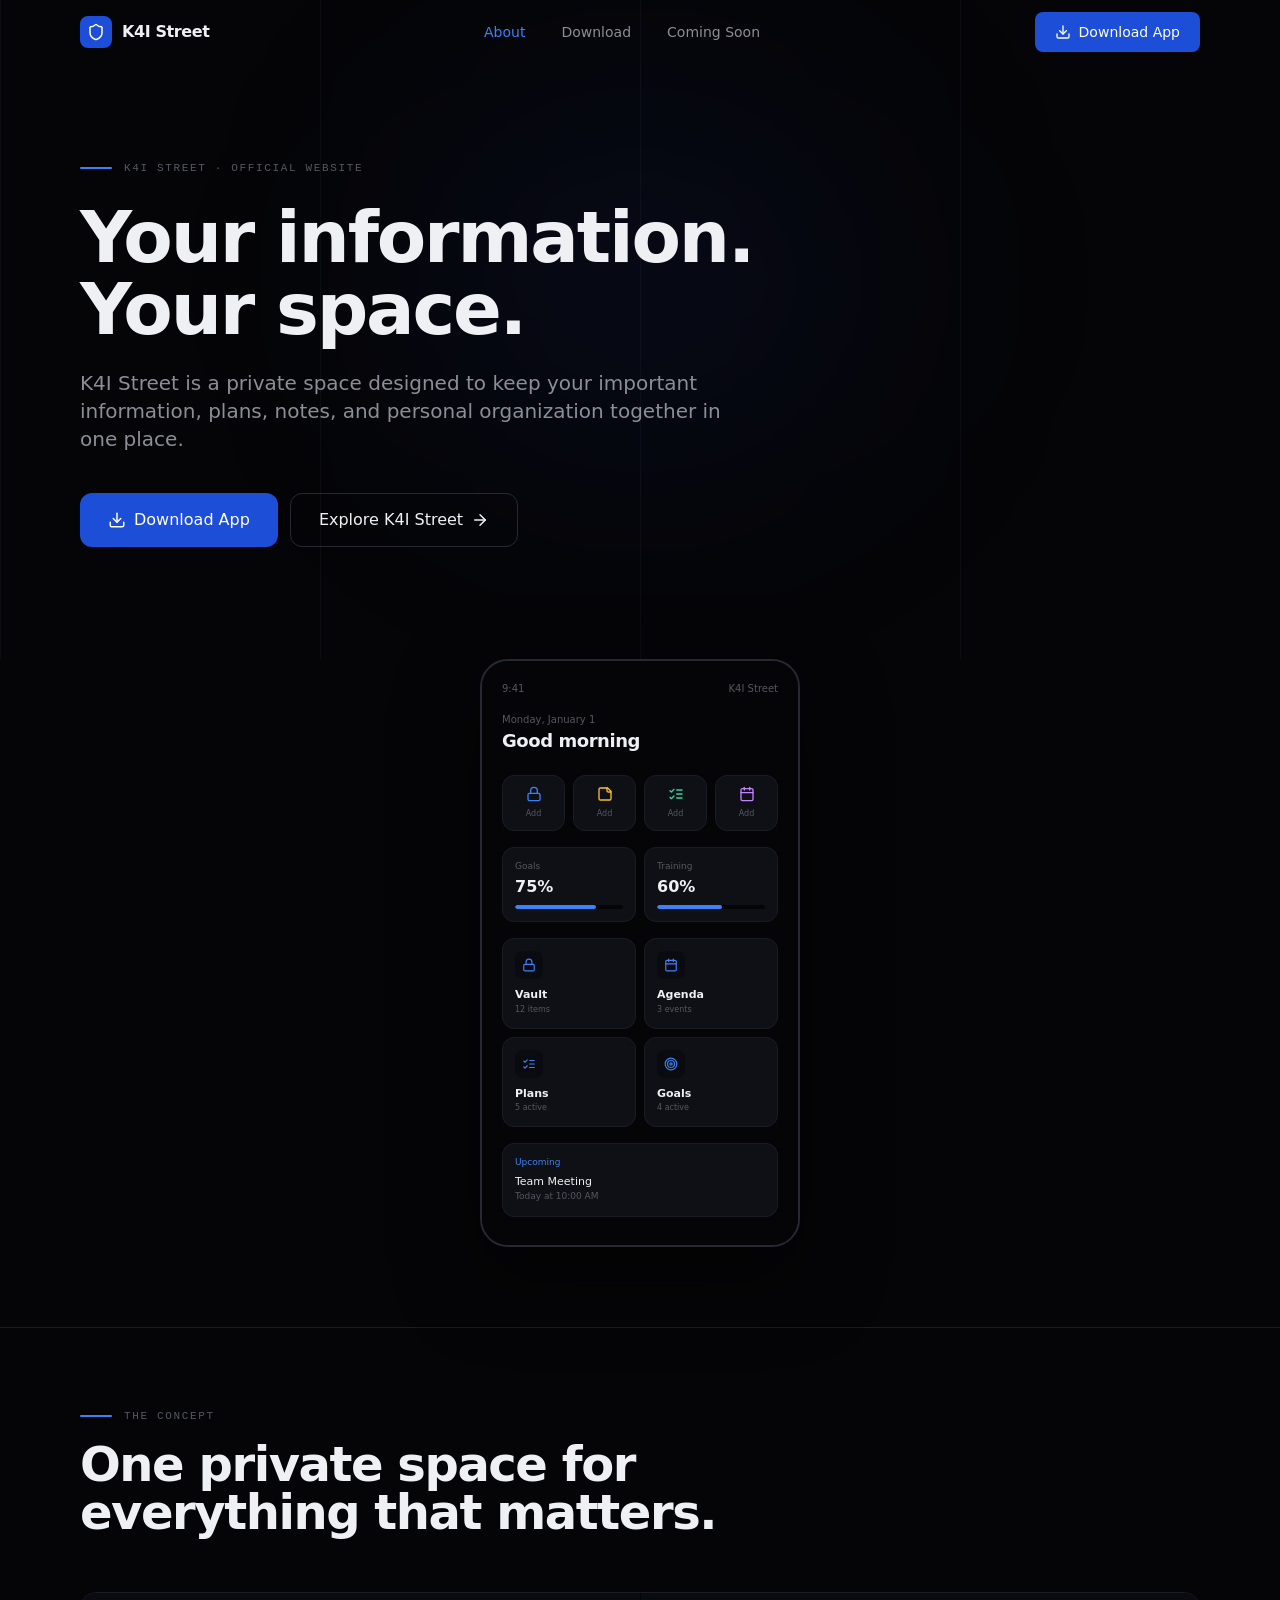
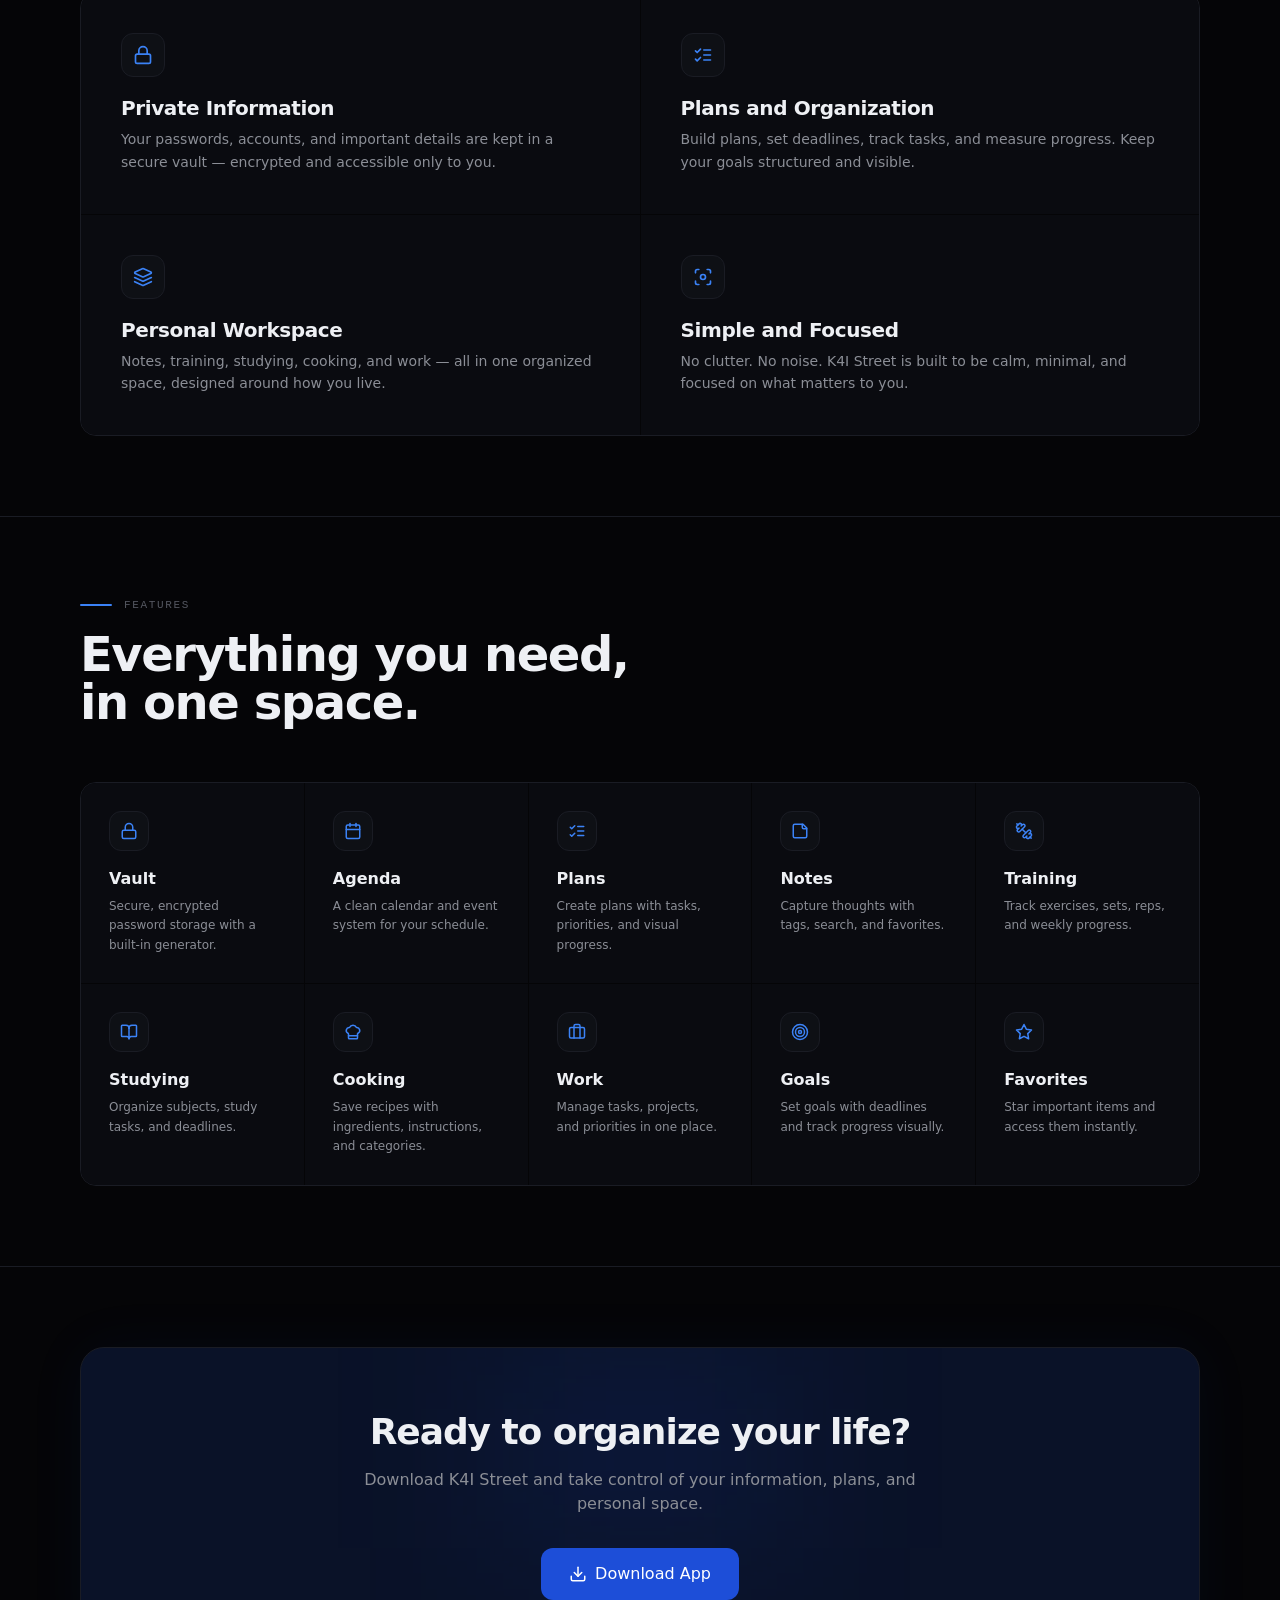
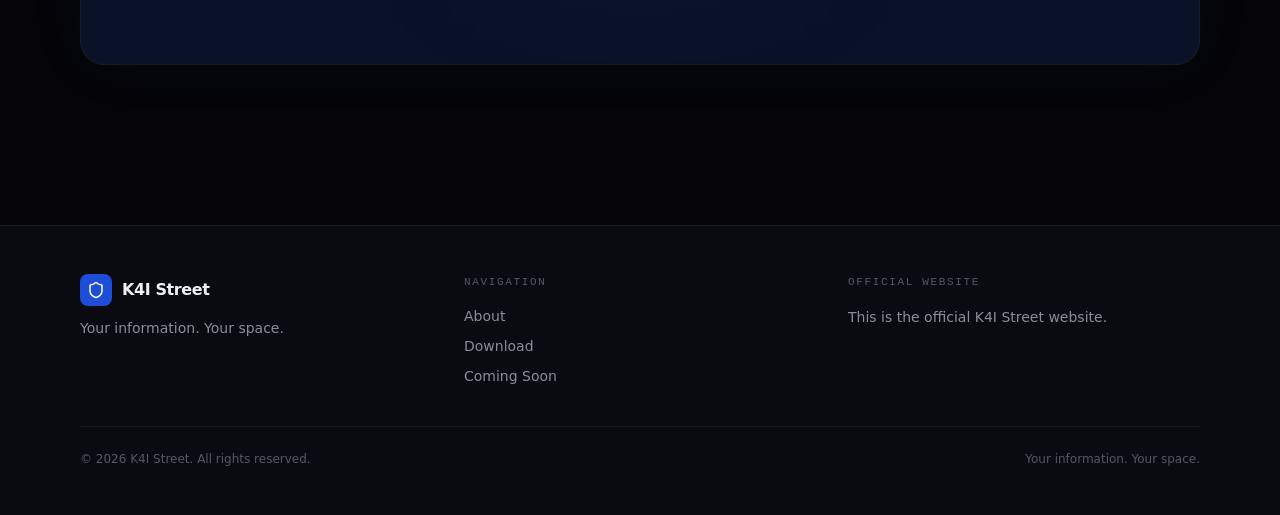
==== commit 0c88401c: "Revert "Add Adam El Guermat developer section" This reverts commit 2fc51643c5dd556a70bce40c275e1e797" ====
--- a/index.html
+++ b/index.html
@@ -1,48 +1,20 @@
-<!DOCTYPE html>
-<html lang="en">
-  <head>
-    <meta charset="UTF-8" />
-    <meta
-      name="viewport"
-      content="width=device-width, initial-scale=1.0, maximum-scale=1"
-    />
-
-    <title>K4I Street — Your information. Your space.</title>
-
-    <meta
-      name="description"
-      content="K4I Street — Your information. Your space."
-    />
-    <meta name="robots" content="index, follow" />
-
-    <meta property="og:title" content="K4I Street" />
-    <meta
-      property="og:description"
-      content="K4I Street — Your information. Your space."
-    />
-    <meta property="og:type" content="website" />
-
-    <meta name="twitter:card" content="summary_large_image" />
-    <meta name="twitter:title" content="K4I Street" />
-    <meta
-      name="twitter:description"
-      content="K4I Street — Your information. Your space."
-    />
-
-    <link rel="icon" type="image/svg+xml" href="/k4i-logo.svg" />
-
-    <link rel="preconnect" href="https://fonts.googleapis.com" />
-    <link rel="preconnect" href="https://fonts.gstatic.com" crossorigin />
-    <link
-      href="https://fonts.googleapis.com/css2?family=Inter:wght@400;500;600;700&display=swap"
-      rel="stylesheet"
-    />
-    <script type="module" crossorigin src="/assets/index-BEP1vwP8.js"></script>
-    <link rel="stylesheet" crossorigin href="/assets/index-CSYubHe4.css">
-  </head>
-
-  <body>
-    <div id="root"></div>
-
-  </body>
-</html>+﻿<!doctype html>
+<html lang="en">
+  <head>
+    <meta charset="UTF-8" />
+    <link rel="icon" type="image/svg+xml" href="/vite.svg" />
+    <meta name="viewport" content="width=device-width, initial-scale=1.0" />
+    <title>K4I Street â€” Your Information. Your Space.</title>
+    <meta property="og:image" content="https://bolt.new/static/og_default.png" />
+    <meta name="twitter:card" content="summary_large_image" />
+    <meta name="twitter:image" content="https://bolt.new/static/og_default.png" />
+    <script type="module" crossorigin src="/assets/index-Bp3vy4Fv.js"></script>
+    <link rel="stylesheet" crossorigin href="/assets/index-YwClUOnF.css">
+    <link rel="icon" type="image/svg+xml" href="/favicon.svg?v=2" /></head>
+  <body>
+    <div id="root"></div>+
+  </body>
+</html>
+
+
--- a/assets/index-YwClUOnF.css
+++ b/assets/index-YwClUOnF.css
@@ -0,0 +1 @@
+*,:before,:after{--tw-border-spacing-x: 0;--tw-border-spacing-y: 0;--tw-translate-x: 0;--tw-translate-y: 0;--tw-rotate: 0;--tw-skew-x: 0;--tw-skew-y: 0;--tw-scale-x: 1;--tw-scale-y: 1;--tw-pan-x: ;--tw-pan-y: ;--tw-pinch-zoom: ;--tw-scroll-snap-strictness: proximity;--tw-gradient-from-position: ;--tw-gradient-via-position: ;--tw-gradient-to-position: ;--tw-ordinal: ;--tw-slashed-zero: ;--tw-numeric-figure: ;--tw-numeric-spacing: ;--tw-numeric-fraction: ;--tw-ring-inset: ;--tw-ring-offset-width: 0px;--tw-ring-offset-color: #fff;--tw-ring-color: rgb(59 130 246 / .5);--tw-ring-offset-shadow: 0 0 #0000;--tw-ring-shadow: 0 0 #0000;--tw-shadow: 0 0 #0000;--tw-shadow-colored: 0 0 #0000;--tw-blur: ;--tw-brightness: ;--tw-contrast: ;--tw-grayscale: ;--tw-hue-rotate: ;--tw-invert: ;--tw-saturate: ;--tw-sepia: ;--tw-drop-shadow: ;--tw-backdrop-blur: ;--tw-backdrop-brightness: ;--tw-backdrop-contrast: ;--tw-backdrop-grayscale: ;--tw-backdrop-hue-rotate: ;--tw-backdrop-invert: ;--tw-backdrop-opacity: ;--tw-backdrop-saturate: ;--tw-backdrop-sepia: ;--tw-contain-size: ;--tw-contain-layout: ;--tw-contain-paint: ;--tw-contain-style: }::backdrop{--tw-border-spacing-x: 0;--tw-border-spacing-y: 0;--tw-translate-x: 0;--tw-translate-y: 0;--tw-rotate: 0;--tw-skew-x: 0;--tw-skew-y: 0;--tw-scale-x: 1;--tw-scale-y: 1;--tw-pan-x: ;--tw-pan-y: ;--tw-pinch-zoom: ;--tw-scroll-snap-strictness: proximity;--tw-gradient-from-position: ;--tw-gradient-via-position: ;--tw-gradient-to-position: ;--tw-ordinal: ;--tw-slashed-zero: ;--tw-numeric-figure: ;--tw-numeric-spacing: ;--tw-numeric-fraction: ;--tw-ring-inset: ;--tw-ring-offset-width: 0px;--tw-ring-offset-color: #fff;--tw-ring-color: rgb(59 130 246 / .5);--tw-ring-offset-shadow: 0 0 #0000;--tw-ring-shadow: 0 0 #0000;--tw-shadow: 0 0 #0000;--tw-shadow-colored: 0 0 #0000;--tw-blur: ;--tw-brightness: ;--tw-contrast: ;--tw-grayscale: ;--tw-hue-rotate: ;--tw-invert: ;--tw-saturate: ;--tw-sepia: ;--tw-drop-shadow: ;--tw-backdrop-blur: ;--tw-backdrop-brightness: ;--tw-backdrop-contrast: ;--tw-backdrop-grayscale: ;--tw-backdrop-hue-rotate: ;--tw-backdrop-invert: ;--tw-backdrop-opacity: ;--tw-backdrop-saturate: ;--tw-backdrop-sepia: ;--tw-contain-size: ;--tw-contain-layout: ;--tw-contain-paint: ;--tw-contain-style: }*,:before,:after{box-sizing:border-box;border-width:0;border-style:solid;border-color:#e5e7eb}:before,:after{--tw-content: ""}html,:host{line-height:1.5;-webkit-text-size-adjust:100%;-moz-tab-size:4;-o-tab-size:4;tab-size:4;font-family:ui-sans-serif,system-ui,sans-serif,"Apple Color Emoji","Segoe UI Emoji",Segoe UI Symbol,"Noto Color Emoji";font-feature-settings:normal;font-variation-settings:normal;-webkit-tap-highlight-color:transparent}body{margin:0;line-height:inherit}hr{height:0;color:inherit;border-top-width:1px}abbr:where([title]){-webkit-text-decoration:underline dotted;text-decoration:underline dotted}h1,h2,h3,h4,h5,h6{font-size:inherit;font-weight:inherit}a{color:inherit;text-decoration:inherit}b,strong{font-weight:bolder}code,kbd,samp,pre{font-family:ui-monospace,SFMono-Regular,Menlo,Monaco,Consolas,Liberation Mono,Courier New,monospace;font-feature-settings:normal;font-variation-settings:normal;font-size:1em}small{font-size:80%}sub,sup{font-size:75%;line-height:0;position:relative;vertical-align:baseline}sub{bottom:-.25em}sup{top:-.5em}table{text-indent:0;border-color:inherit;border-collapse:collapse}button,input,optgroup,select,textarea{font-family:inherit;font-feature-settings:inherit;font-variation-settings:inherit;font-size:100%;font-weight:inherit;line-height:inherit;letter-spacing:inherit;color:inherit;margin:0;padding:0}button,select{text-transform:none}button,input:where([type=button]),input:where([type=reset]),input:where([type=submit]){-webkit-appearance:button;background-color:transparent;background-image:none}:-moz-focusring{outline:auto}:-moz-ui-invalid{box-shadow:none}progress{vertical-align:baseline}::-webkit-inner-spin-button,::-webkit-outer-spin-button{height:auto}[type=search]{-webkit-appearance:textfield;outline-offset:-2px}::-webkit-search-decoration{-webkit-appearance:none}::-webkit-file-upload-button{-webkit-appearance:button;font:inherit}summary{display:list-item}blockquote,dl,dd,h1,h2,h3,h4,h5,h6,hr,figure,p,pre{margin:0}fieldset{margin:0;padding:0}legend{padding:0}ol,ul,menu{list-style:none;margin:0;padding:0}dialog{padding:0}textarea{resize:vertical}input::-moz-placeholder,textarea::-moz-placeholder{opacity:1;color:#9ca3af}input::placeholder,textarea::placeholder{opacity:1;color:#9ca3af}button,[role=button]{cursor:pointer}:disabled{cursor:default}img,svg,video,canvas,audio,iframe,embed,object{display:block;vertical-align:middle}img,video{max-width:100%;height:auto}[hidden]:where(:not([hidden=until-found])){display:none}:root{--bg: #050507;--bg-surface: #0a0b10;--bg-card: #0e1015;--bg-elevated: #131520;--navy: #0a1228;--navy-light: #101a38;--blue: #1d4ed8;--blue-light: #3b82f6;--blue-accent: #60a5fa;--text: #eef0f4;--text-secondary: #8b8e96;--text-tertiary: #555861;--border: #1a1c24;--border-light: #262834}*{-webkit-tap-highlight-color:transparent;margin:0;padding:0;box-sizing:border-box}html{scroll-behavior:smooth;background:var(--bg)}body{background:var(--bg);color:var(--text);font-family:Inter,-apple-system,BlinkMacSystemFont,SF Pro Display,system-ui,sans-serif;-webkit-font-smoothing:antialiased;-moz-osx-font-smoothing:grayscale;overflow-x:hidden}::-webkit-scrollbar{width:5px}::-webkit-scrollbar-track{background:transparent}::-webkit-scrollbar-thumb{background:var(--border-light);border-radius:3px}.visible{visibility:visible}.static{position:static}.fixed{position:fixed}.absolute{position:absolute}.relative{position:relative}.inset-0{top:0;right:0;bottom:0;left:0}.inset-x-0{left:0;right:0}.left-1\/2{left:50%}.top-0{top:0}.top-16{top:4rem}.top-20{top:5rem}.z-40{z-index:40}.z-50{z-index:50}.mx-auto{margin-left:auto;margin-right:auto}.mb-0\.5{margin-bottom:.125rem}.mb-1{margin-bottom:.25rem}.mb-1\.5{margin-bottom:.375rem}.mb-10{margin-bottom:2.5rem}.mb-12{margin-bottom:3rem}.mb-14{margin-bottom:3.5rem}.mb-2{margin-bottom:.5rem}.mb-3{margin-bottom:.75rem}.mb-4{margin-bottom:1rem}.mb-5{margin-bottom:1.25rem}.mb-6{margin-bottom:1.5rem}.mb-8{margin-bottom:2rem}.mt-1{margin-top:.25rem}.mt-1\.5{margin-top:.375rem}.mt-10{margin-top:2.5rem}.mt-2{margin-top:.5rem}.mt-20{margin-top:5rem}.block{display:block}.flex{display:flex}.inline-flex{display:inline-flex}.grid{display:grid}.hidden{display:none}.h-1{height:.25rem}.h-10{height:2.5rem}.h-11{height:2.75rem}.h-16{height:4rem}.h-7{height:1.75rem}.h-8{height:2rem}.h-\[200px\]{height:200px}.h-\[400px\]{height:400px}.h-full{height:100%}.min-h-screen{min-height:100vh}.w-10{width:2.5rem}.w-11{width:2.75rem}.w-16{width:4rem}.w-7{width:1.75rem}.w-8{width:2rem}.w-\[280px\]{width:280px}.w-\[300px\]{width:300px}.w-\[500px\]{width:500px}.w-full{width:100%}.max-w-2xl{max-width:42rem}.max-w-3xl{max-width:48rem}.max-w-\[1200px\]{max-width:1200px}.max-w-lg{max-width:32rem}.max-w-md{max-width:28rem}.max-w-xl{max-width:36rem}.flex-1{flex:1 1 0%}.flex-shrink-0{flex-shrink:0}.grow{flex-grow:1}.-translate-x-1\/2{--tw-translate-x: -50%;transform:translate(var(--tw-translate-x),var(--tw-translate-y)) rotate(var(--tw-rotate)) skew(var(--tw-skew-x)) skewY(var(--tw-skew-y)) scaleX(var(--tw-scale-x)) scaleY(var(--tw-scale-y))}.grid-cols-1{grid-template-columns:repeat(1,minmax(0,1fr))}.grid-cols-2{grid-template-columns:repeat(2,minmax(0,1fr))}.grid-cols-4{grid-template-columns:repeat(4,minmax(0,1fr))}.flex-col{flex-direction:column}.items-start{align-items:flex-start}.items-center{align-items:center}.justify-center{justify-content:center}.justify-between{justify-content:space-between}.gap-1{gap:.25rem}.gap-1\.5{gap:.375rem}.gap-2{gap:.5rem}.gap-2\.5{gap:.625rem}.gap-3{gap:.75rem}.gap-4{gap:1rem}.gap-6{gap:1.5rem}.gap-8{gap:2rem}.gap-px{gap:1px}.space-y-1>:not([hidden])~:not([hidden]){--tw-space-y-reverse: 0;margin-top:calc(.25rem * calc(1 - var(--tw-space-y-reverse)));margin-bottom:calc(.25rem * var(--tw-space-y-reverse))}.space-y-2\.5>:not([hidden])~:not([hidden]){--tw-space-y-reverse: 0;margin-top:calc(.625rem * calc(1 - var(--tw-space-y-reverse)));margin-bottom:calc(.625rem * var(--tw-space-y-reverse))}.space-y-px>:not([hidden])~:not([hidden]){--tw-space-y-reverse: 0;margin-top:calc(1px * calc(1 - var(--tw-space-y-reverse)));margin-bottom:calc(1px * var(--tw-space-y-reverse))}.overflow-hidden{overflow:hidden}.rounded-2xl{border-radius:1rem}.rounded-3xl{border-radius:1.5rem}.rounded-full{border-radius:9999px}.rounded-lg{border-radius:.5rem}.rounded-xl{border-radius:.75rem}.border{border-width:1px}.border-b{border-bottom-width:1px}.border-r{border-right-width:1px}.border-t{border-top-width:1px}.border-amber-400\/30{border-color:#fbbf244d}.border-red-500\/20{border-color:#ef444433}.bg-\[\#050505\]{--tw-bg-opacity: 1;background-color:rgb(5 5 5 / var(--tw-bg-opacity, 1))}.bg-amber-400\/10{background-color:#fbbf241a}.bg-black\/60{background-color:#0009}.bg-blue-600{--tw-bg-opacity: 1;background-color:rgb(37 99 235 / var(--tw-bg-opacity, 1))}.bg-red-500\/10{background-color:#ef44441a}.bg-transparent{background-color:transparent}.p-10{padding:2.5rem}.p-2{padding:.5rem}.p-2\.5{padding:.625rem}.p-3{padding:.75rem}.p-4{padding:1rem}.p-5{padding:1.25rem}.p-6{padding:1.5rem}.p-8{padding:2rem}.px-2\.5{padding-left:.625rem;padding-right:.625rem}.px-4{padding-left:1rem;padding-right:1rem}.px-5{padding-left:1.25rem;padding-right:1.25rem}.px-6{padding-left:1.5rem;padding-right:1.5rem}.px-7{padding-left:1.75rem;padding-right:1.75rem}.px-8{padding-left:2rem;padding-right:2rem}.py-1{padding-top:.25rem;padding-bottom:.25rem}.py-12{padding-top:3rem;padding-bottom:3rem}.py-16{padding-top:4rem;padding-bottom:4rem}.py-2{padding-top:.5rem;padding-bottom:.5rem}.py-2\.5{padding-top:.625rem;padding-bottom:.625rem}.py-20{padding-top:5rem;padding-bottom:5rem}.py-3{padding-top:.75rem;padding-bottom:.75rem}.py-3\.5{padding-top:.875rem;padding-bottom:.875rem}.py-4{padding-top:1rem;padding-bottom:1rem}.pb-16{padding-bottom:4rem}.pb-20{padding-bottom:5rem}.pt-32{padding-top:8rem}.pt-6{padding-top:1.5rem}.text-left{text-align:left}.text-center{text-align:center}.text-2xl{font-size:1.5rem;line-height:2rem}.text-3xl{font-size:1.875rem;line-height:2.25rem}.text-\[10px\]{font-size:10px}.text-\[11px\]{font-size:11px}.text-\[2\.5rem\]{font-size:2.5rem}.text-\[8px\]{font-size:8px}.text-\[9px\]{font-size:9px}.text-base{font-size:1rem;line-height:1.5rem}.text-lg{font-size:1.125rem;line-height:1.75rem}.text-sm{font-size:.875rem;line-height:1.25rem}.text-xl{font-size:1.25rem;line-height:1.75rem}.text-xs{font-size:.75rem;line-height:1rem}.font-bold{font-weight:700}.font-medium{font-weight:500}.font-semibold{font-weight:600}.leading-relaxed{line-height:1.625}.tracking-tight{letter-spacing:-.025em}.text-amber-400{--tw-text-opacity: 1;color:rgb(251 191 36 / var(--tw-text-opacity, 1))}.text-emerald-400{--tw-text-opacity: 1;color:rgb(52 211 153 / var(--tw-text-opacity, 1))}.text-gray-400{--tw-text-opacity: 1;color:rgb(156 163 175 / var(--tw-text-opacity, 1))}.text-purple-400{--tw-text-opacity: 1;color:rgb(192 132 252 / var(--tw-text-opacity, 1))}.text-white{--tw-text-opacity: 1;color:rgb(255 255 255 / var(--tw-text-opacity, 1))}.opacity-40{opacity:.4}.blur-\[120px\]{--tw-blur: blur(120px);filter:var(--tw-blur) var(--tw-brightness) var(--tw-contrast) var(--tw-grayscale) var(--tw-hue-rotate) var(--tw-invert) var(--tw-saturate) var(--tw-sepia) var(--tw-drop-shadow)}.blur-\[80px\]{--tw-blur: blur(80px);filter:var(--tw-blur) var(--tw-brightness) var(--tw-contrast) var(--tw-grayscale) var(--tw-hue-rotate) var(--tw-invert) var(--tw-saturate) var(--tw-sepia) var(--tw-drop-shadow)}.backdrop-blur-lg{--tw-backdrop-blur: blur(16px);-webkit-backdrop-filter:var(--tw-backdrop-blur) var(--tw-backdrop-brightness) var(--tw-backdrop-contrast) var(--tw-backdrop-grayscale) var(--tw-backdrop-hue-rotate) var(--tw-backdrop-invert) var(--tw-backdrop-opacity) var(--tw-backdrop-saturate) var(--tw-backdrop-sepia);backdrop-filter:var(--tw-backdrop-blur) var(--tw-backdrop-brightness) var(--tw-backdrop-contrast) var(--tw-backdrop-grayscale) var(--tw-backdrop-hue-rotate) var(--tw-backdrop-invert) var(--tw-backdrop-opacity) var(--tw-backdrop-saturate) var(--tw-backdrop-sepia)}.transition-all{transition-property:all;transition-timing-function:cubic-bezier(.4,0,.2,1);transition-duration:.15s}.transition-colors{transition-property:color,background-color,border-color,text-decoration-color,fill,stroke;transition-timing-function:cubic-bezier(.4,0,.2,1);transition-duration:.15s}.transition-transform{transition-property:transform;transition-timing-function:cubic-bezier(.4,0,.2,1);transition-duration:.15s}.duration-300{transition-duration:.3s}.bg-site{background:var(--bg)}.bg-surface{background:var(--bg-surface)}.bg-card{background:var(--bg-card)}.bg-navy{background:var(--navy)}.text-site{color:var(--text)}.text-sec{color:var(--text-secondary)}.text-tri{color:var(--text-tertiary)}.text-blue{color:var(--blue-light)}.border-site{border-color:var(--border)}.bg-blue{background:var(--blue)}.bg-blue-light{background:var(--blue-light)}.display{font-family:Inter,-apple-system,system-ui,sans-serif;font-weight:700;letter-spacing:-.03em;line-height:1.05}.editorial{font-weight:600;letter-spacing:-.02em;line-height:1.15}.mono-label{font-family:SF Mono,Fira Code,monospace;font-size:11px;letter-spacing:.15em;text-transform:uppercase;color:var(--text-tertiary)}.grid-lines{background-image:linear-gradient(to right,var(--border) 1px,transparent 1px);background-size:25% 100%}.card-hover{transition:transform .35s cubic-bezier(.16,1,.3,1),border-color .35s ease,box-shadow .35s ease}.card-hover:hover{transform:translateY(-4px);border-color:var(--border-light);box-shadow:0 12px 40px #1d4ed814}.btn-primary{background:var(--blue);color:#fff;transition:background .25s ease,transform .15s ease}.btn-primary:hover{background:var(--blue-light)}.btn-primary:active{transform:scale(.97)}.btn-secondary{background:transparent;border:1px solid var(--border-light);color:var(--text);transition:border-color .25s ease,background .25s ease}.btn-secondary:hover{border-color:var(--blue-light);background:#3b82f60d}.reveal{opacity:0;transform:translateY(24px);transition:opacity .7s cubic-bezier(.16,1,.3,1),transform .7s cubic-bezier(.16,1,.3,1)}.reveal.in{opacity:1;transform:translateY(0)}.page-enter{animation:pageEnter .4s cubic-bezier(.16,1,.3,1) forwards}@keyframes pageEnter{0%{opacity:0;transform:translateY(12px)}to{opacity:1;transform:translateY(0)}}.phone-frame{border:2px solid var(--border-light);border-radius:28px;overflow:hidden;background:var(--bg-surface);box-shadow:0 30px 80px #00000080,0 0 0 1px #ffffff08 inset}.accent-line{width:32px;height:2px;background:var(--blue-light);border-radius:1px}.glow-subtle{box-shadow:0 0 60px #1d4ed80f}.last\:border-0:last-child{border-width:0px}.hover\:bg-blue-500:hover{--tw-bg-opacity: 1;background-color:rgb(59 130 246 / var(--tw-bg-opacity, 1))}.hover\:text-site:hover{color:var(--text)}.hover\:text-blue:hover{color:var(--blue-light)}.group:hover .group-hover\:scale-105{--tw-scale-x: 1.05;--tw-scale-y: 1.05;transform:translate(var(--tw-translate-x),var(--tw-translate-y)) rotate(var(--tw-rotate)) skew(var(--tw-skew-x)) skewY(var(--tw-skew-y)) scaleX(var(--tw-scale-x)) scaleY(var(--tw-scale-y))}@media (min-width: 640px){.sm\:w-\[320px\]{width:320px}.sm\:grid-cols-3{grid-template-columns:repeat(3,minmax(0,1fr))}.sm\:flex-row{flex-direction:row}.sm\:text-3xl{font-size:1.875rem;line-height:2.25rem}.sm\:text-4xl{font-size:2.25rem;line-height:2.5rem}.sm\:text-5xl{font-size:3rem;line-height:1}.sm\:text-6xl{font-size:3.75rem;line-height:1}}@media (min-width: 768px){.md\:flex{display:flex}.md\:inline-flex{display:inline-flex}.md\:hidden{display:none}.md\:grid-cols-2{grid-template-columns:repeat(2,minmax(0,1fr))}.md\:grid-cols-3{grid-template-columns:repeat(3,minmax(0,1fr))}}@media (min-width: 1024px){.lg\:grid-cols-3{grid-template-columns:repeat(3,minmax(0,1fr))}.lg\:grid-cols-5{grid-template-columns:repeat(5,minmax(0,1fr))}.lg\:p-10{padding:2.5rem}.lg\:p-16{padding:4rem}.lg\:p-7{padding:1.75rem}.lg\:p-8{padding:2rem}.lg\:px-10{padding-left:2.5rem;padding-right:2.5rem}.lg\:pb-20{padding-bottom:5rem}.lg\:pb-28{padding-bottom:7rem}.lg\:pt-40{padding-top:10rem}.lg\:text-6xl{font-size:3.75rem;line-height:1}.lg\:text-7xl{font-size:4.5rem;line-height:1}.lg\:text-xl{font-size:1.25rem;line-height:1.75rem}}
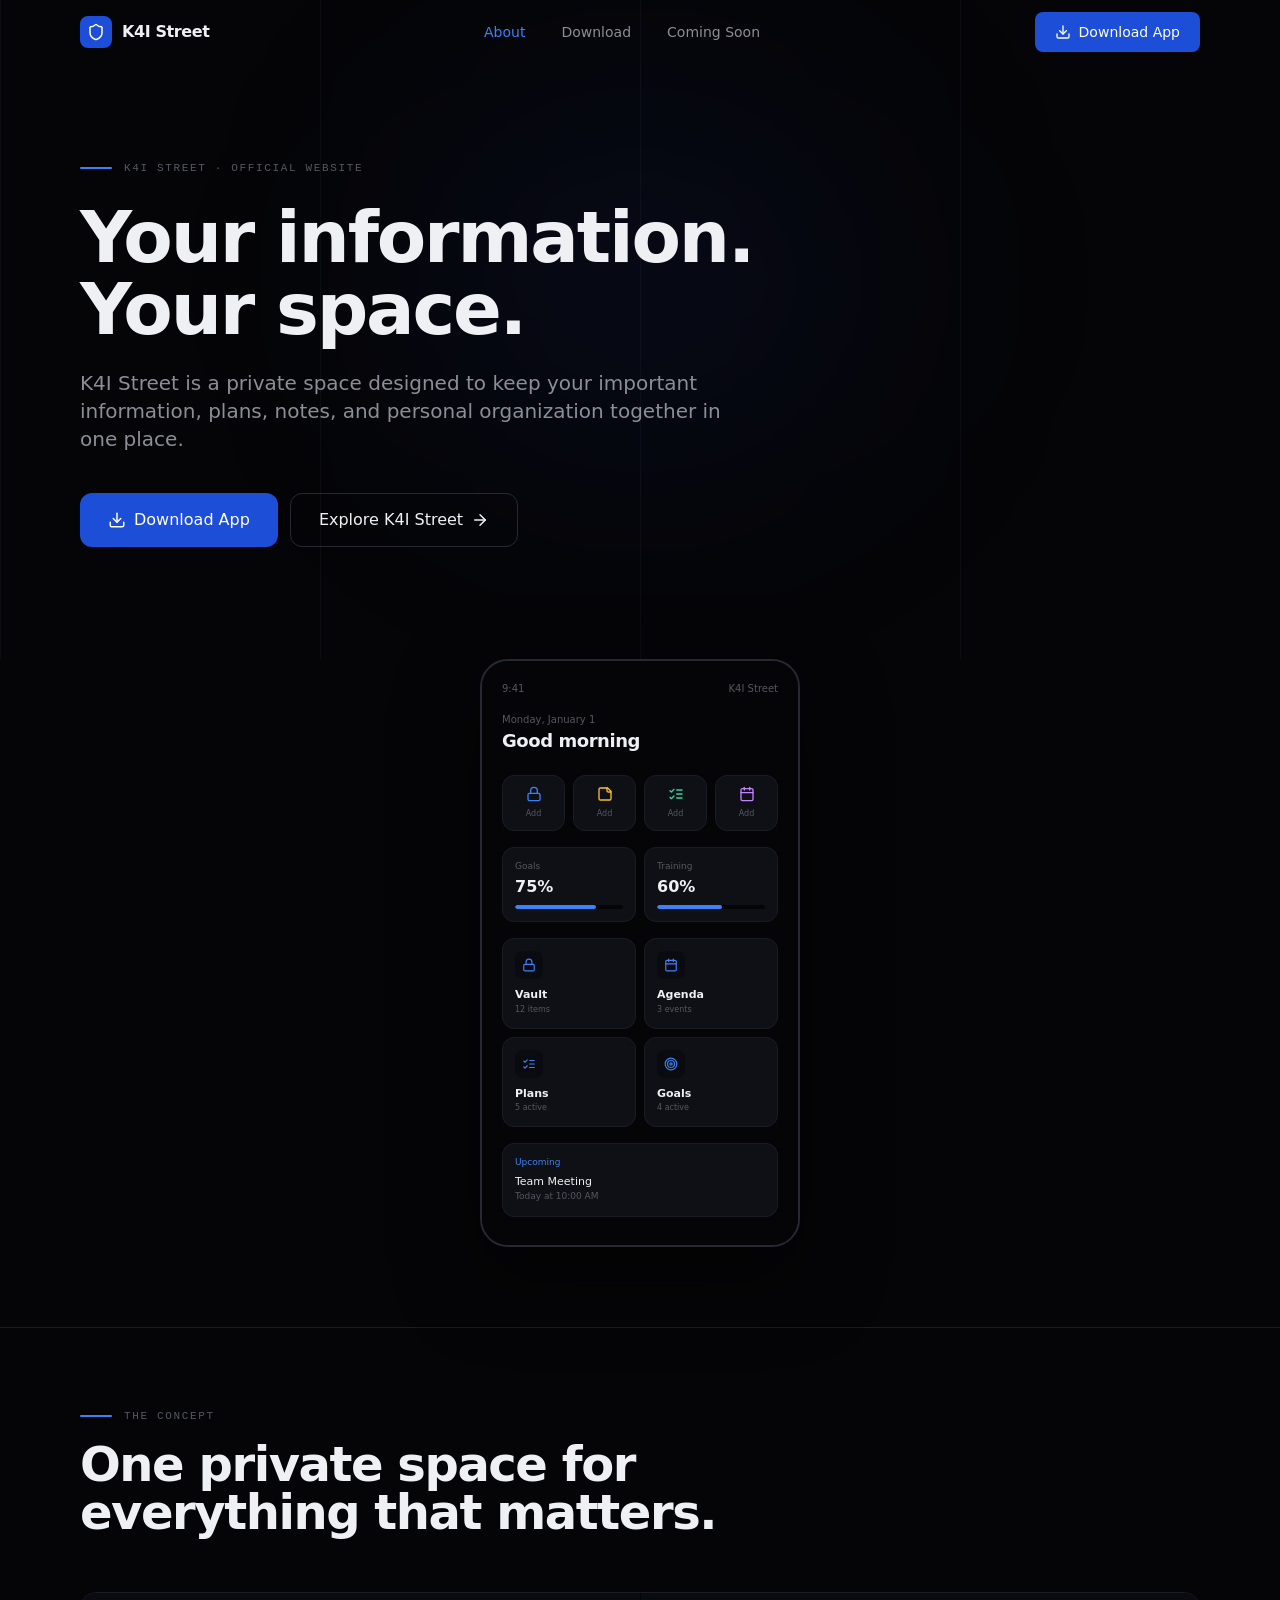
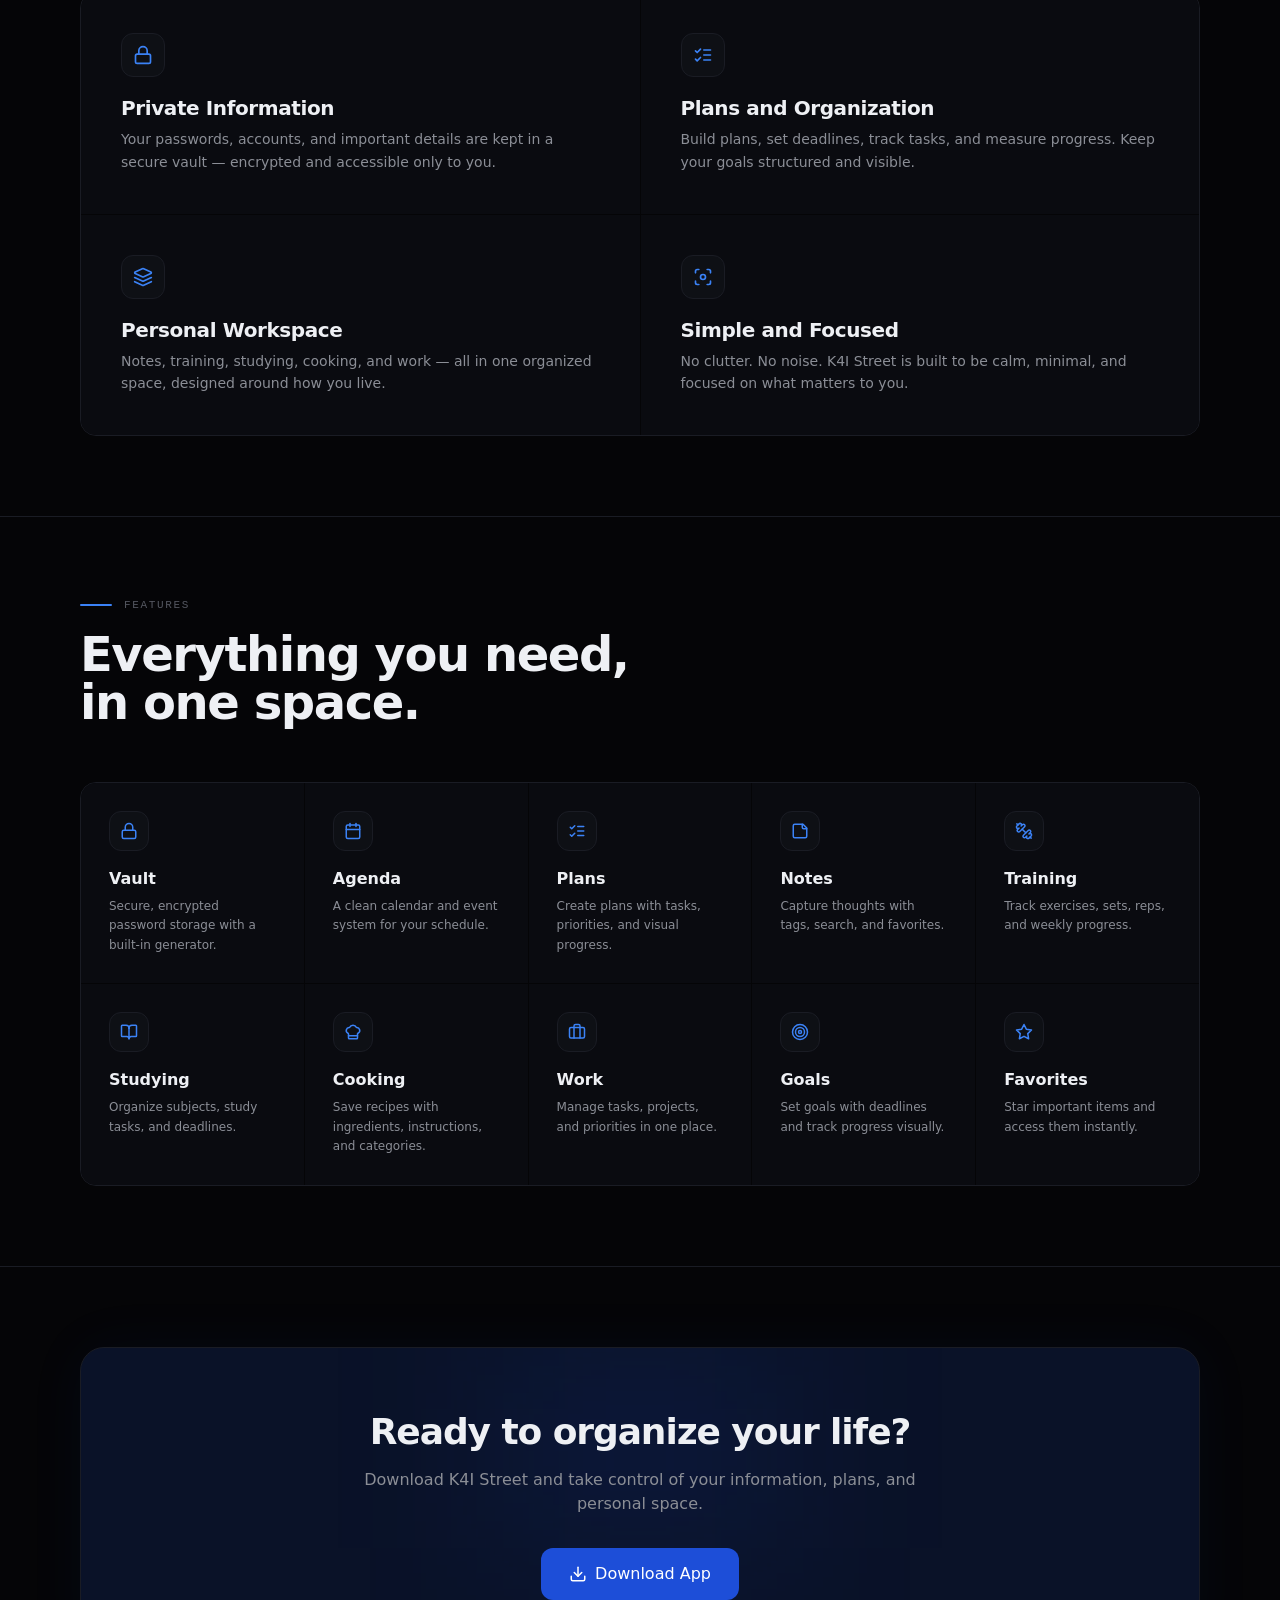
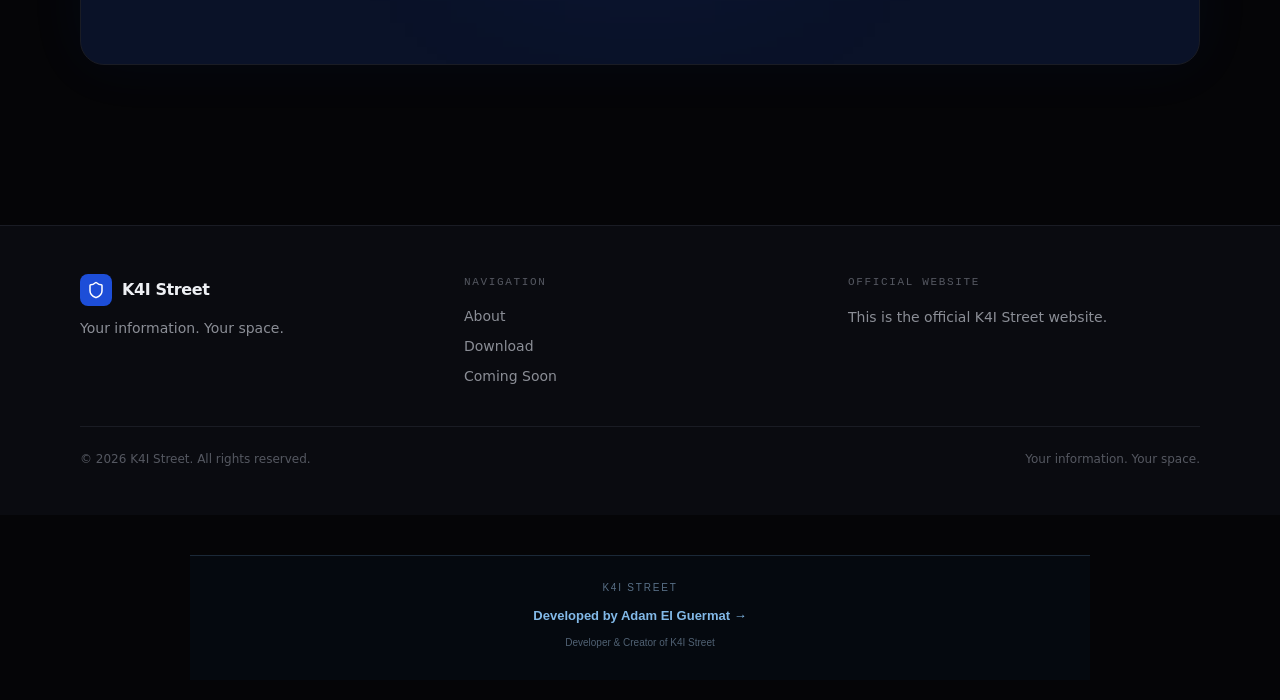
==== commit 073491ab: "Add Adam El Guermat developer link to website" ====
--- a/index.html
+++ b/index.html
@@ -1,4 +1,4 @@
-﻿<!doctype html>
+<!doctype html>
 <html lang="en">
   <head>
     <meta charset="UTF-8" />
@@ -12,7 +12,18 @@
     <link rel="stylesheet" crossorigin href="/assets/index-YwClUOnF.css">
     <link rel="icon" type="image/svg+xml" href="/favicon.svg?v=2" /></head>
   <body>
-    <div id="root"></div>+    <div id="root"></div>
+<footer style="margin:40px auto 20px;padding:24px 20px 30px;max-width:900px;text-align:center;border-top:1px solid rgba(53,80,107,.45);background:rgba(5,10,16,.88);color:#6f8093;font-family:Inter,Arial,sans-serif;">
+  <div style="font-size:10px;letter-spacing:.18em;text-transform:uppercase;color:#597087;margin-bottom:8px;">
+    K4I Street
+  </div>
+  <a href="/adam-el-guermat.html" style="color:#82b9e8;text-decoration:none;font-size:13px;font-weight:700;">
+    Developed by Adam El Guermat &rarr;
+  </a>
+  <div style="font-size:10px;margin-top:8px;color:#506173;">
+    Developer &amp; Creator of K4I Street
+  </div>
+</footer> 
   </body>
 </html>
